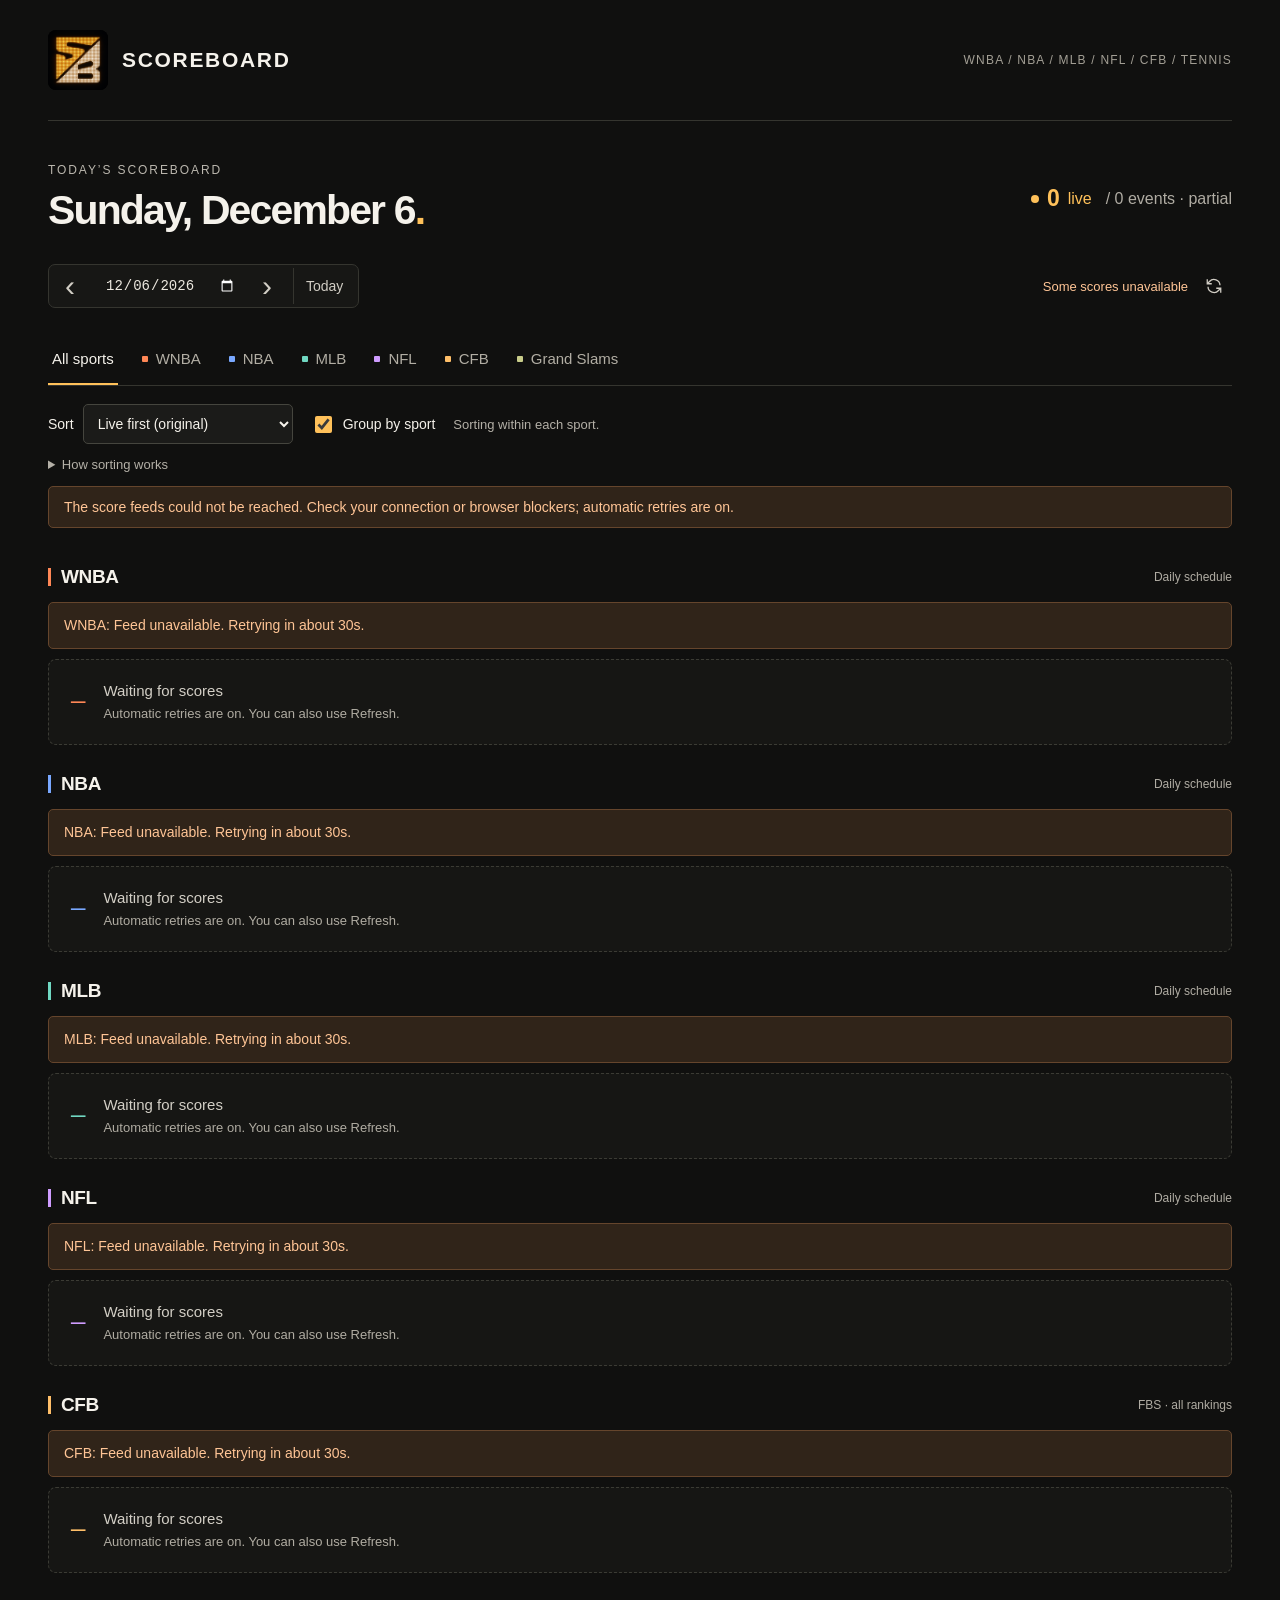
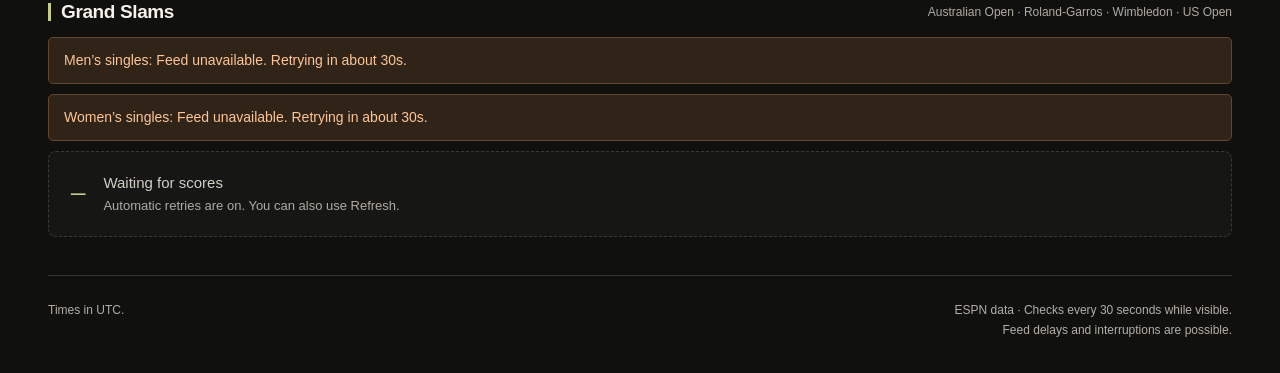
==== index.html @ 030ae585 "Add files via upload" ====
<!doctype html>
<html lang="en">
<head>
<meta charset="utf-8">
<meta name="viewport" content="width=device-width, initial-scale=1">
<meta name="description" content="Live WNBA, NBA, MLB, NFL, college football and Grand Slam tennis scores. A portable scoreboard powered by ESPN data.">
<meta name="application-name" content="Scoreboard">
<meta name="app-version" content="scoreboard0_2">
<meta name="theme-color" content="#10100f">
<title>Scoreboard | Live sports</title>
<link rel="icon" type="image/png" sizes="32x32" href="[data-uri]">
<link rel="icon" type="image/png" sizes="48x48" href="[data-uri]">
<link rel="apple-touch-icon" sizes="180x180" href="[data-uri]">
<style>
:root { --background:#10100f; --foreground:#f5f2eb; --card:#1b1b19; --card-foreground:#f5f2eb; --popover:#1b1b19; --popover-foreground:#f5f2eb; --primary:#ffc15a; --primary-foreground:#10100f; --secondary:#262622; --secondary-foreground:#f5f2eb; --muted:#1b1b19; --muted-foreground:#b4b0a7; --accent:#30302b; --accent-foreground:#f5f2eb; --destructive:#ff9888; --border:#35352f; --input:#35352f; --ring:#ffc15a; --radius:.5rem; color-scheme:dark; }

*{box-sizing:border-box}body{margin:0;background:var(--background);color:var(--foreground);font-family:Arial,Helvetica,sans-serif;font-size:16px}button,a,input{-webkit-tap-highlight-color:transparent}button,a,input{outline-offset:4px}button{cursor:pointer}button:disabled{cursor:wait;opacity:.55}a{color:inherit;text-decoration:none}main{max-width:1460px;margin:auto;padding:0 48px} .masthead{display:flex;align-items:center;justify-content:space-between;padding:30px 0;border-bottom:1px solid var(--border)}.brand{display:flex;gap:14px;align-items:center;font-size:21px;font-weight:850;letter-spacing:.08em}.brand-mark{display:block;width:60px;height:60px;flex:0 0 60px;object-fit:contain;border-radius:8px;background:#030303}.brand-sub{display:block;font-size:12px;letter-spacing:.16em;color:#aaa69c;margin-top:5px}.edition{font-size:12px;letter-spacing:.1em;color:#a39f95}.day-heading{display:flex;align-items:center;justify-content:space-between;gap:16px;padding:42px 0 30px}.eyebrow{font-size:12px;letter-spacing:.16em;color:#bbb7ae;margin:0 0 10px}h1{font-size:clamp(28px,3.2vw,46px);line-height:1.15;margin:0;letter-spacing:-.045em;font-weight:750}.heading-period{color:var(--primary)}.live-count{display:flex;align-items:center;gap:8px;color:var(--primary);font-size:16px;white-space:nowrap}.live-count b{font-size:23px}.total-count{color:#b0aca3;margin-left:6px}.toolbar{display:flex;justify-content:space-between;gap:12px;align-items:center;margin-bottom:20px}.date-controls,.refresh-controls{display:flex;align-items:center;gap:8px}.date-controls{border:1px solid var(--border);border-radius:7px;padding:3px;background:#171715}.toolbar button{min-width:36px;height:36px;display:flex;align-items:center;justify-content:center;border:0;background:transparent;color:#d2cec5;border-radius:4px}.toolbar button:hover{background:#30302b;color:#fff}.date-picker{display:flex;align-items:center;gap:9px;padding-left:8px;color:#b4b0a7}.date-picker input{background:transparent;border:0;color:#ece8df;font-size:14px;width:132px;min-width:0}.toolbar .today-button{padding:0 12px;border-left:1px solid var(--border);border-radius:0;font-size:14px}.refresh-controls{font-size:13px;color:#b4b0a7}.sport-tabs[data-slot]{width:100%;height:auto;min-height:54px;justify-content:flex-start;gap:20px;padding:0;border-bottom:1px solid var(--border);border-radius:0;flex-wrap:wrap}.sport-tabs [data-slot=tabs-trigger]{flex:0 0 auto;font-size:15px;height:53px;border-radius:0;padding:0 4px;gap:8px;color:#b2aea4}.sport-tabs [data-slot=tabs-trigger][data-state=active]{color:#f5f2eb}.sport-tabs [data-slot=tabs-trigger]:after{bottom:-1px;background:var(--primary)}.sport-color{width:6px;height:6px;border-radius:1px}.league-section{padding-top:28px}.league-heading{display:flex;justify-content:space-between;align-items:center;gap:16px;margin-bottom:14px}.league-heading h2{display:flex;gap:10px;align-items:center;font-size:19px;margin:0;letter-spacing:-.02em}.league-bar{display:block;width:3px;height:18px;background:var(--league-color)}.league-heading>span{font-size:12px;color:#b0aca3;text-align:right}.games-grid,.loading-grid{display:grid;grid-template-columns:repeat(3,minmax(0,1fr));gap:14px}.score-card{background:#1b1b19;border:1px solid #35352f;border-radius:8px;overflow:hidden}.live-card{border-top:2px solid var(--primary)}.card-top{display:flex;align-items:center;justify-content:space-between;gap:10px;padding:15px 17px 10px;font-size:12px;min-height:38px}.game-status{font-weight:650;color:#c5c1b7}.live-label{display:flex;align-items:center;gap:6px;color:var(--primary);font-size:14px;white-space:nowrap}.live-dot{width:6px;height:6px;background:var(--primary);border-radius:50%}.card-detail{color:#b1ada4;text-align:right}.match-title{color:var(--league-color);font-weight:600}.tennis-label{font-size:12px;color:#b1ada4;padding:0 17px 8px}.sides{padding:3px 17px 13px;display:grid;gap:13px}.side{display:flex;align-items:center;justify-content:space-between;gap:10px;min-height:37px}.team-name{display:flex;align-items:center;gap:10px;min-width:0;flex:1}.team-name img{width:32px;height:32px;object-fit:contain;flex-shrink:0}.name{font-size:15px;line-height:1.3;display:block;color:#e3dfd5}.winner .name{color:#fff;font-weight:650}.record{display:block;color:#aaa69c;font-size:12px;margin-top:3px}.score{font-family:ui-monospace,monospace;font-variant-numeric:tabular-nums;font-size:30px;line-height:1;letter-spacing:-.05em;color:#ddd8ce}.winner .score{color:#fff;font-weight:700}.initials{display:grid;place-items:center;flex-shrink:0;background:#2d2d28;border:1px solid #41413a;border-radius:50%;font-size:12px;font-weight:700;width:30px;height:30px;color:#dcd7cd}.sets{display:flex;gap:9px;align-items:center;font-family:ui-monospace,monospace;font-size:19px;font-variant-numeric:tabular-nums;color:#aaa69c}.sets>span{min-width:10px;position:relative}.won-set{color:#f5f2eb}.sets sup{font-size:12px;position:absolute;top:-5px;right:-5px}.point{color:var(--primary);border-left:1px solid #45453e;padding-left:6px}.serve{color:var(--primary);font-size:8px;margin-left:6px}.card-bottom{border-top:1px solid #31312b;background:#171715;padding:10px 17px;color:#b2aea4;font-size:12px;display:flex;align-items:center;justify-content:space-between;gap:10px}.card-bottom>span{overflow:hidden;text-overflow:ellipsis;white-space:nowrap}.card-bottom a{display:flex;align-items:center;gap:5px;white-space:nowrap}.card-bottom a:hover{color:#fff}.empty-state{display:flex;align-items:center;gap:18px;border:1px dashed #3b3b34;border-radius:8px;padding:22px;background:#161614}.empty-dash{font-family:monospace;color:var(--league-color);font-size:24px}.empty-state p{margin:0 0 5px;font-size:15px;color:#d3cfc6}.empty-state div>span{font-size:13px;color:#b0aca2}.feed-warning,.error-banner{color:#ffc596;background:#302419;border:1px solid #65452c;border-radius:5px;padding:12px 15px;display:flex;align-items:center;gap:10px;margin:10px 0;font-size:14px}.feed-warning svg,.error-banner svg{flex-shrink:0}.warning-text{color:#ffc596}.loading-grid{padding-top:28px}.loading-card{height:180px;background:#24241f}footer{display:flex;justify-content:space-between;gap:20px;border-top:1px solid var(--border);padding:24px 0 32px;margin-top:38px;font-size:12px;line-height:1.7;color:#b3afa5}footer span:last-child{text-align:right}.spin{animation:spin 1.5s linear infinite}@keyframes spin{to{transform:rotate(360deg)}}
@media(min-width:1600px){main{max-width:1550px}.games-grid{grid-template-columns:repeat(4,minmax(0,1fr))}}@media(max-width:1100px){.games-grid,.loading-grid{grid-template-columns:repeat(2,minmax(0,1fr))}.edition{display:none}main{padding:0 28px}.sport-tabs[data-slot]{gap:13px}}@media(max-width:650px){main{padding:0 18px}.masthead{padding:22px 0}.brand{font-size:18px}.day-heading{padding:28px 0 22px;display:block}.live-count{margin-top:17px}.toolbar{align-items:flex-start;flex-wrap:wrap}.refresh-controls{width:100%;justify-content:space-between;padding-left:4px}.sport-tabs[data-slot]{gap:2px 15px}.sport-tabs [data-slot=tabs-trigger]{height:43px;font-size:14px}.games-grid,.loading-grid{grid-template-columns:1fr}.league-heading{align-items:flex-start}.league-heading>span{max-width:165px;line-height:1.5}.league-heading h2{font-size:18px}.league-section{padding-top:24px}.score-card .name{font-size:16px}.score{font-size:31px}.sets{font-size:20px}footer{flex-direction:column;gap:5px}footer span:last-child{text-align:left}.date-controls{gap:0}.date-picker{gap:5px}.toolbar .today-button{padding:0 9px}}
@media(prefers-reduced-motion:reduce){*{animation:none!important;transition:none!important}}

/* Plain HTML layout: no framework or stylesheets required. */
[hidden]{display:none!important}.sport-tabs{display:flex;align-items:center;flex-wrap:wrap}.sport-tabs button{position:relative;display:inline-flex;align-items:center;background:transparent;border:0;cursor:pointer;font-family:inherit;white-space:nowrap}.sport-tabs button[data-state=active]{box-shadow:inset 0 -2px var(--primary)}.team-badge{position:relative;display:block;flex:0 0 32px;width:32px;height:32px}.team-badge img{position:absolute;inset:0;background:#1b1b19}.team-badge .initials{width:32px;height:32px}.toolbar #previous,.toolbar #next{font-size:30px;line-height:1}.sr-only{position:absolute;width:1px;height:1px;padding:0;margin:-1px;overflow:hidden;clip:rect(0,0,0,0);white-space:nowrap;border:0}button:focus-visible,a:focus-visible,input:focus-visible,[role=tabpanel]:focus-visible{outline:2px solid var(--primary);outline-offset:4px}.name{overflow-wrap:anywhere}.sets{flex-shrink:0}.card-top{flex-wrap:wrap}.date-picker{padding-right:5px}.loading-state{min-height:120px}.sport-tabs[data-slot]{padding-top:4px}.sport-tabs button[data-state=active]{color:#fff}.live-count>.live-dot{width:8px;height:8px}.feed-warning{line-height:1.5}.score{min-width:2ch;text-align:right}.game-status{line-height:1.4}@media(max-width:360px){main{padding:0 12px}.sets{gap:6px;font-size:18px}.team-name{gap:6px}.score-card .name{font-size:14px}.sides{padding-left:12px;padding-right:12px}.date-picker input{width:124px}}


.sort-toolbar{display:flex;gap:18px;flex-wrap:wrap;align-items:center;padding:18px 0 8px}.sort-choice{display:flex;align-items:center;gap:9px;font-size:14px}.sort-choice select{font:inherit;color:var(--foreground);background:#1b1b19;border:1px solid #45453e;border-radius:5px;min-height:40px;padding:8px 30px 8px 10px;max-width:100%}.group-choice{display:flex;align-items:center;gap:8px;font-size:14px;cursor:pointer}.group-choice input{accent-color:#ffc15a;width:17px;height:17px}#sort-scope{color:#b4b0a7;font-size:13px}.sort-help{font-size:13px;line-height:1.6;color:#b4b0a7;margin:3px 0 0;max-width:850px}.sort-help summary{cursor:pointer;width:fit-content}.sort-help p{margin:8px 0}.game-meta{padding:12px 17px 0;display:flex;align-items:center;justify-content:space-between;gap:10px;font-size:12px;color:#b3afa5}.league-tag{color:var(--league-color);font-weight:700;letter-spacing:.04em}.game-metrics{padding:0 17px 12px;color:#c3beb3;font-size:12px;line-height:1.5;font-variant-numeric:tabular-nums}.loading-summary{color:#b4b0a7;font-size:14px}.sort-choice select:focus-visible{outline:2px solid var(--primary);outline-offset:3px}@media(max-width:650px){.sort-toolbar{gap:12px}.sort-choice{max-width:100%}#sort-scope{flex-basis:100%}.sort-help{margin-top:4px}.sport-tabs[data-slot]{gap:2px 12px}}
@media(max-width:650px){.brand-mark{width:52px;height:52px;flex-basis:52px}}
</style>
</head>
<body>
<main>
<header class="masthead"><a class="brand" href="./index.html" aria-label="Scoreboard home"><img class="brand-mark" src="[data-uri]" width="60" height="60" alt="" aria-hidden="true" decoding="async"><span>SCOREBOARD</span></a><span class="edition">WNBA / NBA / MLB / NFL / CFB / TENNIS</span></header>
<section class="day-heading"><div><p class="eyebrow" id="eyebrow">TODAY’S SCOREBOARD</p><h1><span id="day-heading">Today</span><span class="heading-period">.</span></h1></div><div class="live-count"><span class="live-dot" aria-hidden="true"></span><b id="live-count">0</b> live <span class="total-count" id="event-count">/ loading</span></div></section>
<div class="toolbar"><div class="date-controls"><button id="previous" type="button" aria-label="Previous day">‹</button><label class="date-picker"><input id="date" type="date" min="1900-01-02" max="2100-12-30" aria-label="Scoreboard date"></label><button id="next" type="button" aria-label="Next day">›</button><button id="today" class="today-button" type="button">Today</button></div><div class="refresh-controls"><span id="refresh-status">Connecting…</span><button id="refresh" type="button" aria-label="Refresh scores"><svg id="refresh-icon" width="18" height="18" viewBox="0 0 24 24" fill="none" stroke="currentColor" stroke-width="1.7" aria-hidden="true"><path d="M20 11a8 8 0 0 0-14-5L3 9m0-6v6h6M4 13a8 8 0 0 0 14 5l3-3m0 6v-6h-6"/></svg></button></div></div>
<nav class="sport-tabs" data-slot="tabs-list" role="tablist" aria-label="Sports" id="sport-tabs"></nav>
<div class="sort-toolbar"><label class="sort-choice" for="sort">Sort <select id="sort" aria-describedby="sort-scope sort-description"></select></label><label class="group-choice"><input type="checkbox" id="group-sports" checked> Group by sport</label><span id="sort-scope"></span></div>
<details class="sort-help"><summary>How sorting works</summary><p id="sort-description"></p><p>Score and clock sorts prioritize live games. Clock-based sorts place MLB, tennis, untimed CFB overtime, and missing clocks after games with usable clocks. Future overtime is unknown; ratios use a one-second minimum. For metric sorts, stale scores sort last. Start-time sorting uses ESPN’s listed start time.</p></details>
<div id="connection-warning" class="error-banner" role="status" hidden></div>
<div id="scores-panel" role="tabpanel" aria-labelledby="tab-all" tabindex="0"></div>
<div class="sr-only" id="announcer" role="status" aria-live="polite"></div>
<noscript><div class="error-banner">Enable JavaScript to load live scores.</div></noscript>
<footer><span id="timezone"></span><span>ESPN data · Checks every 30 seconds while visible.<br>Feed delays and interruptions are possible.</span></footer>
</main>
<script>
'use strict';
const SPORTS = [
    { id: 'wnba', name: 'WNBA', path: 'basketball/wnba', color: '#ff8756' },
    { id: 'nba', name: 'NBA', path: 'basketball/nba', color: '#79a8ff' },
    { id: 'mlb', name: 'MLB', path: 'baseball/mlb', color: '#70d8c2' },
    { id: 'nfl', name: 'NFL', path: 'football/nfl', color: '#cf9cff' },
    { id: 'cfb', name: 'CFB', path: 'football/college-football', color: '#ffbf69' },
    { id: 'tennis', name: 'Grand Slams', path: 'tennis/atp', color: '#c8cc8a' },
];
function dateInZone(date, zone) { const parts = new Intl.DateTimeFormat('en-CA', { timeZone: zone, year: 'numeric', month: '2-digit', day: '2-digit' }).formatToParts(new Date(date)); return ['year', 'month', 'day'].map(k => parts.find(p => p.type === k)?.value).join('-'); }
function val(s) { return s == null ? '—' : typeof s === 'object' ? String(s.displayValue ?? s.value ?? '—') : String(s); }
function safeLink(url) { try {
    const u = new URL(url);
    return u.protocol === 'https:' && (u.hostname === 'www.espn.com' || u.hostname === 'espn.com') ? u.href : undefined;
}
catch {
    return undefined;
} }
function normalize(data, league, day, zone, tour) {
    if (!Array.isArray(data.events))
        throw new Error('Invalid scoreboard response');
    const games = [];
    for (const e of data.events) {
        const tennis = league === 'tennis';
        if (tennis && !/australian open|french open|roland.garros|wimbledon|\bu\.?s\.? open\b/i.test(e.name ?? ''))
            continue;
        const groups = tennis ? (e.groupings ?? []) : [{ grouping: {}, competitions: e.competitions ?? [] }];
        for (const g of groups) {
            if (tennis && g.grouping?.slug !== (tour === 'wta' ? 'womens-singles' : 'mens-singles'))
                continue;
            for (const c of g.competitions ?? []) {
                const date = c.date ?? e.date;
                if (!date || dateInZone(date, zone) !== day)
                    continue;
                const status = c.status ?? e.status ?? {};
                const type = status.type ?? {};
                const state = type.state ?? 'pre';
                const sides = (c.competitors ?? []).slice().sort((a, b) => tennis ? (a.order ?? 0) - (b.order ?? 0) : (a.homeAway === 'away' ? -1 : 1)).map((p) => ({
                    name: p.team?.displayName ?? p.athlete?.displayName ?? 'To be determined',
                    short: p.team?.abbreviation ?? p.athlete?.shortName ?? 'TBD',
                    score: state === 'pre' ? '—' : val(p.score), winner: !!p.winner,
                    logo: p.team?.logo, record: p.records?.find((r) => r.type === 'total')?.summary,
                    sets: (p.linescores ?? []).map((s) => ({ value: val(s.value), tiebreak: s.tiebreak == null ? undefined : val(s.tiebreak), winner: !!s.winner })),
                    serving: !!p.serving, point: p.point == null ? undefined : val(p.point),
                }));
                const sit = c.situation;
                const detail = tennis ? [g.grouping?.displayName, c.round?.displayName].filter(Boolean).join(' · ') : league === 'mlb' && state === 'in' && sit ? `${sit.outs ?? 0} out${sit.outs === 1 ? '' : 's'}${sit.balls != null ? ' · ' + sit.balls + '–' + (sit.strikes ?? 0) + ' count' : ''}` : (league === 'nfl' || league === 'cfb') && state === 'in' ? (sit?.downDistanceText ?? '') : (e.season?.slug === 'post-season' ? 'Postseason' : (c.broadcasts ?? []).flatMap((b) => b.names ?? []).join(' · '));
                games.push({ id: tennis ? `${tour}-${c.id}` : `${league}-${c.id}`, league, date, state, ...remainingTime(league,status), status: type.shortDetail ?? type.description ?? 'Scheduled', title: tennis ? e.name : e.name ?? '', detail, venue: c.venue?.court ?? c.venue?.fullName ?? '', url: safeLink((e.links ?? []).find((l) => l.rel?.includes('summary'))?.href ?? e.links?.[0]?.href), sides, tennis });
            }
        }
    }
    return games;
}

// Clock values are reported game-clock seconds, never elapsed wall time.
function parseClock(status) {
  const text=String(status.displayClock??'').trim();
  const match=/^(\d{1,2}):(\d{2}(?:\.\d+)?)$/.exec(text);
  if(match&&Number(match[2])<60)return Number(match[1])*60+Number(match[2]);
  if(/^\d+(?:\.\d+)?$/.test(text))return Number(text);
  return typeof status.clock==='number'&&Number.isFinite(status.clock)&&status.clock>=0?status.clock:null;
}
function remainingTime(league,status) {
  const quarter={wnba:600,nba:720,nfl:900,cfb:900}[league];
  const period=Number(status.period),clock=parseClock(status);
  if(!quarter||status.type?.state!=='in'||!Number.isInteger(period)||period<1)return {remainingSeconds:null,timeBasis:''};
  if(/HALFTIME/i.test(status.type?.name??''))return {remainingSeconds:quarter*2,timeBasis:'regulation'};
  if(period>4&&league==='cfb')return {remainingSeconds:null,timeBasis:'untimed OT'};
  if(clock===null||clock<0||clock>(period<=4?quarter:league==='nba'||league==='wnba'?300:900))return {remainingSeconds:null,timeBasis:''};
  return {remainingSeconds:period<=4?(4-period)*quarter+clock:clock,timeBasis:period<=4?'regulation':'current OT'};
}
function gapOf(game) {
  if(game.state==='pre'||game.sides.length!==2)return null;
  if(game.tennis) {
    const [a,b]=game.sides;
    if(!a.sets.length||!b.sets.length)return null;
    const av=a.sets.filter(s=>s.winner).length,bv=b.sets.filter(s=>s.winner).length;
    const last=Math.min(a.sets.length,b.sets.length)-1;
    const ga=Number(a.sets[last].value),gb=Number(b.sets[last].value);
    return {primary:Math.abs(av-bv),secondary:Number.isFinite(ga)&&Number.isFinite(gb)?Math.abs(ga-gb):0,unit:'sets'};
  }
  const values=game.sides.map(s=>/^\d+(?:\.\d+)?$/.test(s.score)?Number(s.score):NaN);
  return values.every(Number.isFinite)?{primary:Math.abs(values[0]-values[1]),secondary:0,unit:game.league==='mlb'?'runs':'pts'}:null;
}
function gamePhase(item) {
  const g=item.game;
  if(item.stale)return 4;
  if(/postpon|cancel|delay|suspend/i.test(g.status))return 4;
  return {in:0,pre:2,post:3}[g.state]??4;
}
function compareGames(a,b,mode) {
  const start=()=>Date.parse(a.game.date)-Date.parse(b.game.date)||a.game.id.localeCompare(b.game.id);
  if(mode==='start')return start();
  if(mode==='original')return ({in:0,pre:1,post:2}[a.game.state]??3)-({in:0,pre:1,post:2}[b.game.state]??3)||start();
  const gapA=gapOf(a.game),gapB=gapOf(b.game);
  const clockA=a.game.remainingSeconds,clockB=b.game.remainingSeconds;
  const timed=['more','less','close-late','gap-time'].includes(mode);
  const eligible=(item,gap,clock)=>gamePhase(item)===0&&(timed?Number.isFinite(clock)&&(mode==='more'||mode==='less'||!!gap):!!gap);
  const ea=eligible(a,gapA,clockA),eb=eligible(b,gapB,clockB);
  const bucket=(item,yes)=>yes?0:gamePhase(item)===0?1:gamePhase(item);
  const bucketDelta=bucket(a,ea)-bucket(b,eb);
  if(bucketDelta)return bucketDelta;
  if(!ea||!eb)return start();
  if(mode==='closest')return gapA.primary-gapB.primary||gapA.secondary-gapB.secondary||start();
  if(mode==='more')return clockB-clockA||start();
  if(mode==='less')return clockA-clockB||start();
  const minutesA=Math.max(clockA/60,1/60),minutesB=Math.max(clockB/60,1/60);
  if(mode==='gap-time')return gapA.primary/minutesA-gapB.primary/minutesB||clockA-clockB||start();
  if(mode==='close-late')return 1/((gapB.primary+1)*minutesB)-1/((gapA.primary+1)*minutesA)||gapA.primary-gapB.primary||clockA-clockB||start();
  return start();
}
function clockLabel(seconds) {
  const n=Math.ceil(seconds);return Math.floor(n/60)+':'+String(n%60).padStart(2,'0');
}
const SORT_MODES={
  original:{label:'Live first (original)',help:'Live games, then upcoming games, then finished games; listed start time breaks ties.'},
  start:{label:'Start time · earliest first',help:'ESPN’s listed start time, earliest first, regardless of game status. This is not a separately measured actual kickoff or tipoff.'},
  closest:{label:'Closest score',help:'Live games first, smallest raw score margin first. Points and runs are compared directly; tennis uses set margin, then the latest-set game margin. These units are not equivalent across sports.'},
  more:{label:'More time left',help:'Live games with clocks first, most game-clock time remaining first. Includes all remaining regulation quarters; in overtime, uses only the current OT clock.'},
  less:{label:'Less time left',help:'Live games with clocks first, least game-clock time remaining first. This is playing time, not an estimate of real-world minutes until the game ends.'},
  'close-late':{label:'Close + late',help:'Highest 1 / ((score margin + 1) × minutes left) first. Smaller margins and less time both raise priority; +1 keeps ties finite. This is a viewing-priority score, not a win probability.'},
  'gap-time':{label:'Score margin ÷ time left',help:'Lowest score margin / minutes left first. This literal ratio can favor an early close game over a late close game; Close + late is the option that rewards both closeness and lateness.'},
};

// Everything runs in the browser. No server, framework, secret, or build is needed.
(() => {
  const REFRESH_MS = 30000;
  const TIMEOUT_MS = 15000;
  const STALE_MS = 90000;
  const MIN_DAY = '1900-01-02', MAX_DAY = '2100-12-30';
  const zone = Intl.DateTimeFormat().resolvedOptions().timeZone || 'America/Denver';
  const defs = [
    ...SPORTS.filter(s=>s.id!=='tennis').map(s=>({...s,key:s.id,label:s.name})),
    {id:'tennis',key:'atp',path:'tennis/atp',tour:'atp',label:'Men’s singles'},
    {id:'tennis',key:'wta',path:'tennis/wta',tour:'wta',label:'Women’s singles'},
  ];
  const $ = id=>document.getElementById(id);
  const escapeHTML = value=>String(value??'').replace(/[&<>"']/g,c=>({'&':'&amp;','<':'&lt;','>':'&gt;','"':'&quot;',"'":'&#39;'}[c]));
  const esc=escapeHTML;
  const time = value=>new Date(value).toLocaleTimeString([],{hour:'numeric',minute:'2-digit',second:'2-digit'});
  function imageURL(value) { try {const u=new URL(value);return u.protocol==='https:'&&u.hostname==='a.espncdn.com'?u.href:'';}catch{return '';}}
  function dayShift(day,n) {return new Date(Date.parse(day+'T12:00:00Z')+n*86400000).toISOString().slice(0,10);}
  function validDay(day) {return /^\d{4}-\d{2}-\d{2}$/.test(day)&&day>=MIN_DAY&&day<=MAX_DAY&&Number.isFinite(Date.parse(day))&&new Date(day).toISOString().slice(0,10)===day;}
  let day=dateInZone(new Date(),zone),selected='all',followToday=true,revision=0,busy=false,lastCheck=0;
  let sortMode='original',grouped=true;
  try {const pref=JSON.parse(localStorage.getItem('scoreboard-sort-v1')||'{}');if(SORT_MODES[pref.sort])sortMode=pref.sort;if(typeof pref.grouped==='boolean')grouped=pref.grouped;}catch{}
  function saveView(){try{localStorage.setItem('scoreboard-sort-v1',JSON.stringify({sort:sortMode,grouped}));}catch{}}
  let controller=new AbortController();
  let feeds=new Map();
  const cache=new Map();
  let queue=[],activeRequests=0;
  // Limit simultaneous connections. Queued jobs are cancelled when the date changes.
  function limited(task,signal) {
    return new Promise((resolve,reject)=>{queue.push({task,signal,resolve,reject});drain();});
  }
  function drain() {
    while(activeRequests<6&&queue.length){
      const job=queue.shift();
      if(job.signal.aborted){job.reject(new DOMException('Cancelled','AbortError'));continue;}
      activeRequests++;
      Promise.resolve().then(job.task).then(job.resolve,job.reject).finally(()=>{activeRequests--;drain();});
    }
  }
  async function request(path,date,signal) {
    const url=`https://site.api.espn.com/apis/site/v2/sports/${path}/scoreboard?dates=${date.replaceAll('-','')}&limit=1000${path==='football/college-football'?'&groups=80':''}`;
    const saved=cache.get(url);
    if(saved&&Date.now()-saved.receivedAt<20000)return saved;
    return limited(async()=>{
      if(signal.aborted)throw new DOMException('Cancelled','AbortError');
      const timeoutController=new AbortController();
      const abort=()=>timeoutController.abort();
      signal.addEventListener('abort',abort,{once:true});
      const timer=setTimeout(abort,TIMEOUT_MS);
      try {
        const response=await fetch(url,{
          mode:'cors',credentials:'omit',headers:{Accept:'application/json'},signal:timeoutController.signal,
        });
        if(!response.ok)throw new Error(`ESPN returned HTTP ${response.status}`);
        const data=await response.json();
        if(!Array.isArray(data.events))throw new Error('Unexpected scoreboard format');
        const value={data,receivedAt:Date.now()};
        if(cache.size>=72)cache.delete(cache.keys().next().value);
        cache.set(url,value);return value;
      } finally {clearTimeout(timer);signal.removeEventListener('abort',abort);}
    },signal);
  }
  function emptyFeed() {return {games:[],receivedAt:0,error:'',failures:0,nextTry:0,loading:false};}
  function isStale(f) {return !!f.error||!!f.receivedAt&&Date.now()-f.receivedAt>STALE_MS;}
  function busyState(value) {
    busy=value;$('refresh').disabled=value;$('refresh-icon').classList.toggle('spin',value);
    $('scores-panel').setAttribute('aria-busy',String(value));updateStatus();
  }
  async function refresh(force=false) {
    if(busy||document.hidden)return;
    if(!navigator.onLine){updateStatus();return;}
    const token=revision,signal=controller.signal,snapshotDay=day;
    const needed=defs.filter(d=>selected==='all'||d.id===selected).filter(d=>force||Date.now()>=(feeds.get(d.key)?.nextTry??0));
    if(!needed.length){updateStatus();return;}
    busyState(true);
    for(const def of needed){const f=feeds.get(def.key)||emptyFeed();f.loading=true;feeds.set(def.key,f);}
    render();
    await Promise.all(needed.map(async def=>{
      const old=feeds.get(def.key)||emptyFeed();
      try {
        // Adjacent calendar days catch games that cross a local midnight.
        const results=await Promise.all([-1,0,1].map(n=>request(def.path,dayShift(snapshotDay,n),signal)));
        const games=results.flatMap(r=>normalize(r.data,def.id,snapshotDay,zone,def.tour));
        if(token!==revision)return;
        feeds.set(def.key,{games:[...new Map(games.map(g=>[g.id,g])).values()],receivedAt:Math.min(...results.map(r=>r.receivedAt)),error:'',failures:0,nextTry:0,loading:false});
      } catch(error) {
        if(token!==revision||signal.aborted)return;
        const failures=old.failures+1;
        feeds.set(def.key,{...old,loading:false,error:'Could not reach the score feed.',failures,nextTry:Date.now()+Math.min(300000,REFRESH_MS*2**(failures-1))});
      }
      if(token===revision)render();
    }));
    if(token!==revision)return;
    lastCheck=Date.now();busyState(false);render();
    const failed=needed.filter(d=>feeds.get(d.key)?.error).length;
    $('announcer').textContent=failed?'Refresh completed. Some scores are unavailable.':'Scores checked at '+time(lastCheck)+'.';
  }
  function changeDay(next) {
    if(!validDay(next)){$('date').value=day;return;}
    followToday=next===dateInZone(new Date(),zone);
    if(next===day){refresh(true);return;}
    controller.abort();revision++;controller=new AbortController();
    day=next;feeds=new Map();lastCheck=0;busyState(false);updateDate();render();refresh();
  }
  function updateDate() {
    $('date').value=day;
    $('eyebrow').textContent=followToday?'TODAY’S SCOREBOARD':'SCOREBOARD';
    $('day-heading').textContent=new Date(day+'T12:00:00').toLocaleDateString([],{weekday:'long',month:'long',day:'numeric',...(day.slice(0,4)!==String(new Date().getFullYear())?{year:'numeric'}:{})});
    $('previous').disabled=day===MIN_DAY;$('next').disabled=day===MAX_DAY;
  }
  function selectTab(id) {
    if(!['all',...SPORTS.map(s=>s.id)].includes(id))return;
    selected=id;
    for(const button of $('sport-tabs').querySelectorAll('[role="tab"]')) {
      const active=button.dataset.sport===id;
      button.setAttribute('aria-selected',String(active));button.dataset.state=active?'active':'inactive';button.tabIndex=active?0:-1;
    }
    $('scores-panel').setAttribute('aria-labelledby','tab-'+id);render();
    // The active refresh finishes its current requests. Start any newly needed feeds next.
    if(!busy)refresh();
  }
  function card(g,stale) {
    const live=g.state==='in'&&!stale;
    const starts=new Date(g.date).toLocaleTimeString([],{hour:'numeric',minute:'2-digit'});
    const status=g.state==='pre'&&!/postpon|cancel|delay|suspend/i.test(g.status)?starts:g.status;
    const rows=g.sides.map(s=>{
      const img=imageURL(s.logo);
      const initials=g.tennis?s.name.split(' ').map(n=>n[0]).slice(0,2).join(''):s.short;
      const badge=`<span class="team-badge"><span class="initials">${esc(initials)}</span>${img?`<img src="${esc(img)}" width="32" height="32" alt="" loading="lazy" referrerpolicy="no-referrer">`:''}</span>`;
      const sets=g.tennis?`<div class="sets" aria-label="Set scores">${g.state==='pre'||!s.sets.length?'<span>—</span>':s.sets.map((v,i)=>`<span class="${v.winner?'won-set':''}" title="Set ${i+1}">${esc(v.value)}${v.tiebreak!==undefined?`<sup>${esc(v.tiebreak)}</sup>`:''}</span>`).join('')}${g.state==='in'&&s.point!=null?`<b class="point" title="Current game points">${esc(s.point)}</b>`:''}</div>`:`<span class="score">${esc(s.score)}</span>`;
      return `<div class="side ${s.winner?'winner':''}"><div class="team-name">${badge}<span><span class="name">${esc(s.name)}${s.serving?'<span class="serve" aria-label="Serving">●</span>':''}</span>${s.record?`<span class="record">${esc(s.record)}</span>`:''}</span></div>${sets}</div>`;
    }).join('');
    const sport=SPORTS.find(s=>s.id===g.league);
    const gap=gapOf(g);
    const gapText=gap?(g.tennis?`Set gap ${gap.primary} · latest-set gap ${gap.secondary}`:`Gap ${gap.primary} ${gap.unit}`):'';
    const timeText=Number.isFinite(g.remainingSeconds)?`${clockLabel(g.remainingSeconds)} ${g.timeBasis==='current OT'?'in this OT':'reg. left'}`:g.timeBasis==='untimed OT'?'Untimed OT':'';
    const metricText=[gapText,timeText].filter(Boolean).join(' · ');
    return `<article style="--league-color:${sport?.color??'#a2afbd'}" class="score-card ${live?'live-card':''}"><div class="game-meta"><span class="league-tag">${esc(sport?.name??g.league)}${g.league==='cfb'?' · FBS':''}</span><span>Start ${esc(starts)}</span></div><div class="card-top"><span class="${live?'live-label':'game-status'}">${live?'<span class="live-dot" aria-hidden="true"></span>':''}${stale?'Last known · ':''}${esc(status)}</span>${g.tennis?`<span class="match-title">${esc(g.title)}</span>`:`<span class="card-detail">${esc(g.detail)}</span>`}</div>${g.tennis?`<div class="tennis-label">${esc(g.detail)}</div>`:''}<div class="sides">${rows}</div>${metricText?`<div class="game-metrics">${stale?'Last known · ':''}${esc(metricText)}</div>`:''}<div class="card-bottom"><span>${esc(g.venue||'Venue not listed')}</span>${g.url?`<a href="${esc(g.url)}" target="_blank" rel="noopener noreferrer" aria-label="Details for ${esc(g.title)}">Details ↗</a>`:''}</div></article>`;
  }
  let staleSignature='';
  function render() {
    const visible=SPORTS.filter(s=>selected==='all'||s.id===selected);
    let live=0,count=0,unknown=false;
    const allItems=[],allNotices=[],waiting=[];
    const groupedHTML=visible.map(s=>{
      const sources=defs.filter(d=>d.id===s.id);
      const ff=sources.map(d=>({def:d,feed:feeds.get(d.key)}));
      const items=ff.flatMap(({feed:f})=>f?f.games.map(g=>({game:g,stale:isStale(f)})):[])
        .sort((a,b)=>compareGames(a,b,sortMode));
      allItems.push(...items);
      count+=items.length;live+=items.filter(i=>gamePhase(i)===0).length;
      const pending=ff.some(({feed:f})=>!f||f.loading&&!f.receivedAt);
      const errors=ff.filter(({feed:f})=>f&&isStale(f));
      const incomplete=pending||!!errors.length;unknown||=incomplete;
      if(pending)waiting.push(s.name);
      const notices=errors.map(({def:d,feed:f})=>`<div class="feed-warning"><span>${esc(d.label+': ')}${f.error?'Feed unavailable.':'Scores have not refreshed recently.'} ${f.receivedAt?'Last received '+esc(time(f.receivedAt))+'. ':''}${f.error?`<span data-retry="${f.nextTry}"></span>`:'Checking again automatically.'}</span></div>`).join('');
      allNotices.push(notices);
      const subtitle=items.length?`${items.length} ${s.id==='tennis'?'matches':'games'}${incomplete?' · incomplete':''}`:s.id==='tennis'?'Australian Open · Roland-Garros · Wimbledon · US Open':s.id==='cfb'?'FBS · all rankings':'Daily schedule';
      let content;
      if(items.length)content=`<div class="games-grid">${items.map(i=>card(i.game,i.stale)).join('')}</div>`;
      else if(pending)content=`<div class="empty-state loading-state"><span class="empty-dash">···</span><div><p>Loading ${esc(s.name)} scores…</p><span>Connecting to ESPN.</span></div></div>`;
      else content=`<div class="empty-state"><span class="empty-dash">—</span><div><p>${errors.length?'Waiting for scores':s.id==='tennis'?'No Grand Slam singles matches listed':'No games listed for this date'}</p><span>${errors.length?'Automatic retries are on. You can also use Refresh.':s.id==='tennis'?'Men’s and women’s singles across the four majors.':'Choose another date to see the schedule.'}</span></div></div>`;
      return `<section class="league-section" style="--league-color:${s.color}" aria-label="${esc(s.name)}"><div class="league-heading"><h2><span class="league-bar" aria-hidden="true"></span>${esc(s.name)}</h2><span>${subtitle}</span></div>${notices}${content}</section>`;
    }).join('');
    const across=!grouped&&selected==='all';
    allItems.sort((a,b)=>compareGames(a,b,sortMode));
    $('scores-panel').innerHTML=across?`<section class="league-section" aria-label="All games sorted together">${allNotices.join('')}${waiting.length?`<p class="loading-summary">Loading ${esc(waiting.join(', '))}…</p>`:''}${allItems.length?`<div class="games-grid">${allItems.map(i=>card(i.game,i.stale)).join('')}</div>`:waiting.length?'':`<div class="empty-state"><span class="empty-dash">—</span><div><p>${unknown?'Waiting for scores':'No games listed for this date'}</p><span>${unknown?'Automatic retries are on.':'Choose another date to see the schedule.'}</span></div></div>`}</section>`:groupedHTML;
    $('sort-scope').textContent=across?'Sorting across all sports.':selected==='all'?'Sorting within each sport.':'Sorting this sport.';
    $('sort-description').textContent=SORT_MODES[sortMode].help;
    $('group-sports').disabled=selected!=='all';
    $('live-count').textContent=String(live);
    $('event-count').textContent=`/ ${count} events${unknown?' · partial':''}`;
    staleSignature=Array.from(feeds.entries()).map(([k,f])=>k+isStale(f)).join('|');
    updateStatus();
  }
  function updateStatus() {
    const relevant=defs.filter(d=>selected==='all'||d.id===selected).map(d=>feeds.get(d.key));
    const errors=relevant.filter(f=>f&&isStale(f));
    const offline=!navigator.onLine;
    const allFailed=relevant.length>0&&relevant.every(f=>f?.error&&!f.receivedAt);
    const message=offline?'You’re offline. Reconnect to load new scores.':allFailed?'The score feeds could not be reached. Check your connection or browser blockers; automatic retries are on.':'';
    $('connection-warning').hidden=!message;$('connection-warning').textContent=message;
    const seconds=lastCheck?Math.max(0,Math.floor((Date.now()-lastCheck)/1000)):null;
    $('refresh-status').textContent=offline?'Offline':document.hidden?'Updates paused':busy?'Checking scores…':errors.length?'Some scores unavailable':seconds===null?'Connecting…':`Checked ${seconds<5?'just now':seconds<60?seconds+'s ago':Math.floor(seconds/60)+'m ago'}`;
    $('refresh-status').classList.toggle('warning-text',!!errors.length||offline);
    for(const el of document.querySelectorAll('[data-retry]')) {
      const seconds=Math.max(0,Math.ceil((Number(el.dataset.retry)-Date.now())/1000));
      el.textContent=seconds?'Retrying in about '+seconds+'s.':'Retrying shortly.';
    }
  }
  $('sort').innerHTML=Object.entries(SORT_MODES).map(([key,mode])=>`<option value="${key}">${esc(mode.label)}</option>`).join('');
  $('sort').value=sortMode;$('group-sports').checked=grouped;
  $('sort').addEventListener('change',()=>{const next=$('sort').value;if(SORT_MODES[next]){sortMode=next;saveView();render();}});
  $('group-sports').addEventListener('change',()=>{grouped=$('group-sports').checked;saveView();render();});
  $('sport-tabs').innerHTML=[{id:'all',name:'All sports'},...SPORTS].map(s=>`<button type="button" role="tab" id="tab-${s.id}" aria-controls="scores-panel" aria-selected="${s.id==='all'}" tabindex="${s.id==='all'?0:-1}" data-slot="tabs-trigger" data-sport="${s.id}" data-state="${s.id==='all'?'active':'inactive'}">${s.color?`<span class="sport-color" style="background:${s.color}" aria-hidden="true"></span>`:''}${esc(s.name)}</button>`).join('');
  $('sport-tabs').addEventListener('click',event=>{const button=event.target.closest('[role="tab"]');if(button)selectTab(button.dataset.sport);});
  $('sport-tabs').addEventListener('keydown',event=>{
    if(!['ArrowLeft','ArrowRight','Home','End'].includes(event.key))return;
    event.preventDefault();const buttons=Array.from($('sport-tabs').querySelectorAll('[role="tab"]'));const i=buttons.indexOf(document.activeElement);
    const next=event.key==='Home'?0:event.key==='End'?buttons.length-1:(i+(event.key==='ArrowRight'?1:-1)+buttons.length)%buttons.length;
    buttons[next].focus();selectTab(buttons[next].dataset.sport);
  });
  // If a logo fails, its text badge remains visible. No external asset is required for the UI.
  $('scores-panel').addEventListener('error',event=>{if(event.target.tagName==='IMG')event.target.remove();},true);
  $('previous').addEventListener('click',()=>changeDay(dayShift(day,-1)));
  $('next').addEventListener('click',()=>changeDay(dayShift(day,1)));
  $('today').addEventListener('click',()=>changeDay(dateInZone(new Date(),zone)));
  $('date').addEventListener('change',event=>changeDay(event.target.value));
  $('refresh').addEventListener('click',()=>refresh(true));
  $('timezone').textContent='Times in '+zone.replaceAll('_',' ')+'.';
  document.addEventListener('visibilitychange',()=>{if(!document.hidden){render();refresh();}});
  window.addEventListener('online',()=>refresh(true));
  window.addEventListener('offline',()=>{render();updateStatus();});
  setInterval(()=>{
    const today=dateInZone(new Date(),zone);
    if(followToday&&day!==today){changeDay(today);return;}
    const nextSignature=Array.from(feeds.entries()).map(([k,f])=>k+isStale(f)).join('|');
    if(staleSignature!==nextSignature)render();else updateStatus();
  },1000);
  setInterval(()=>refresh(),REFRESH_MS);
  updateDate();render();refresh();
})();

</script>
</body>
</html>
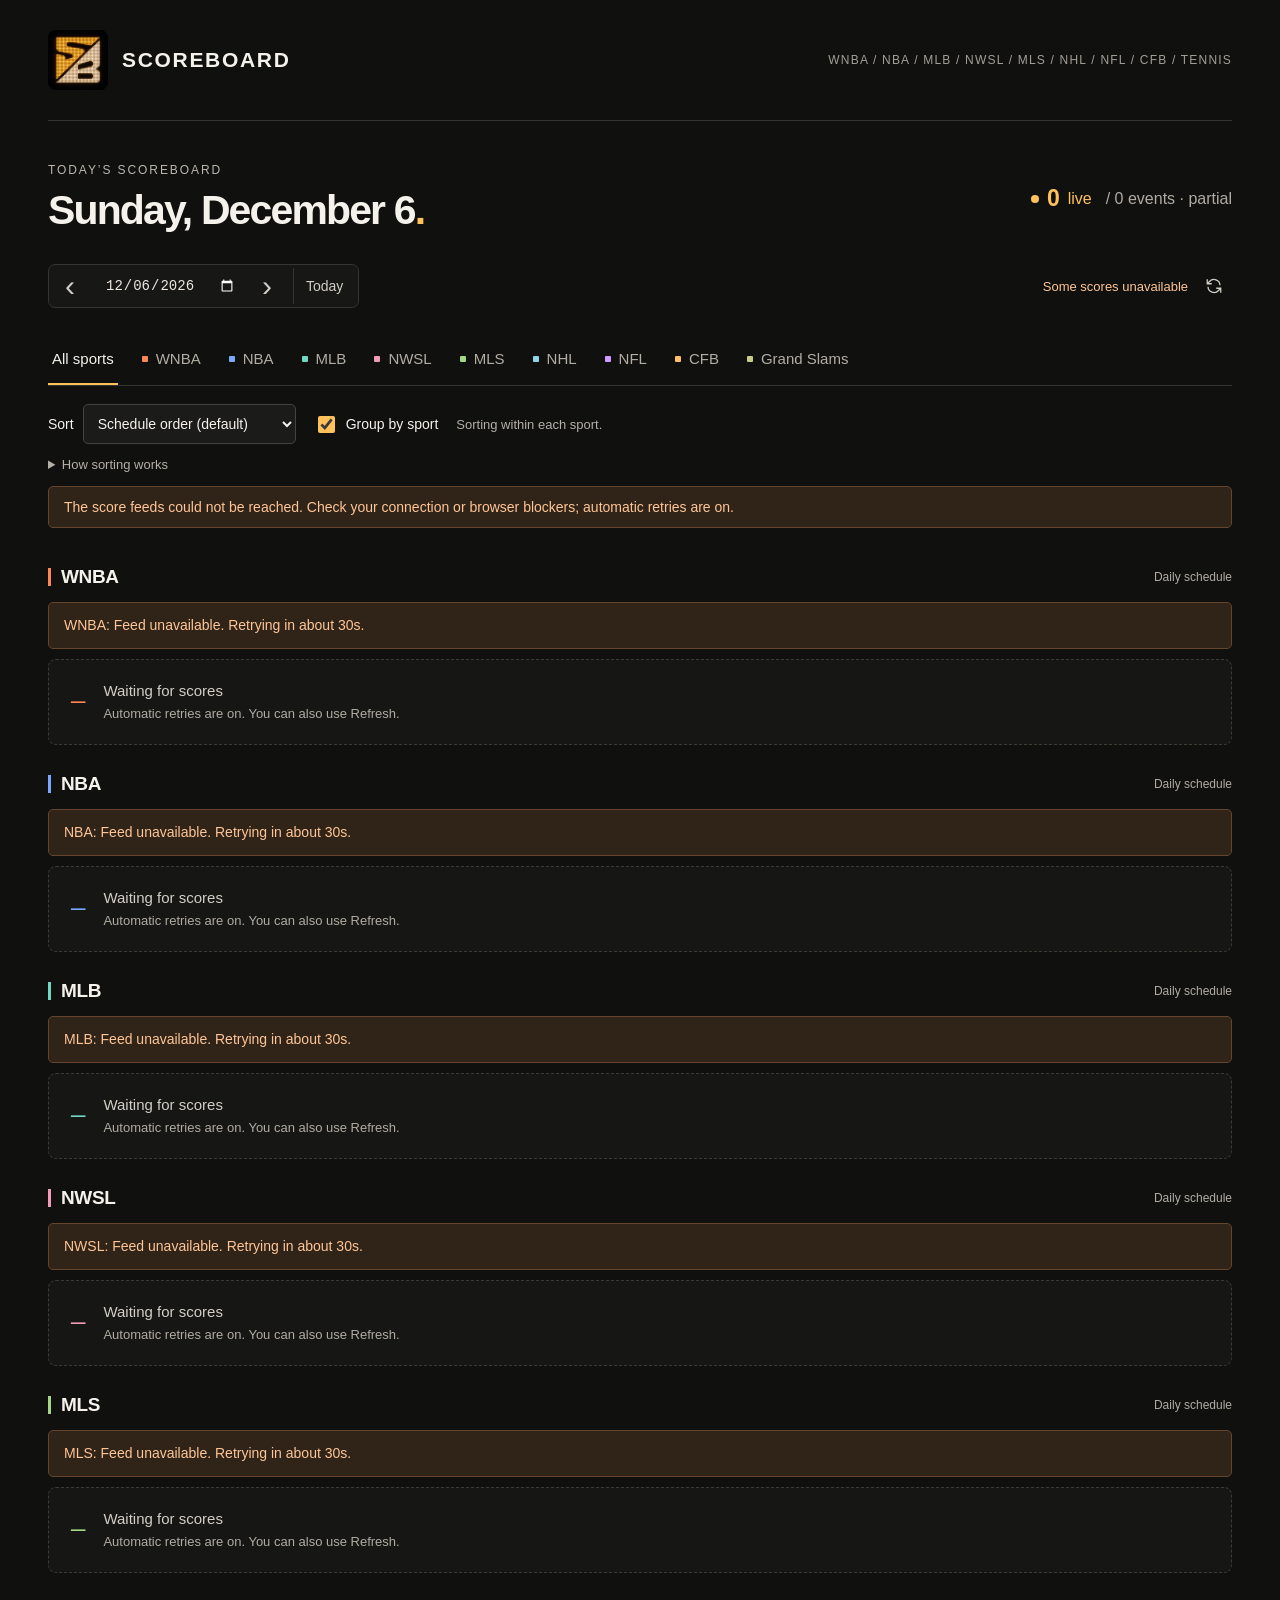
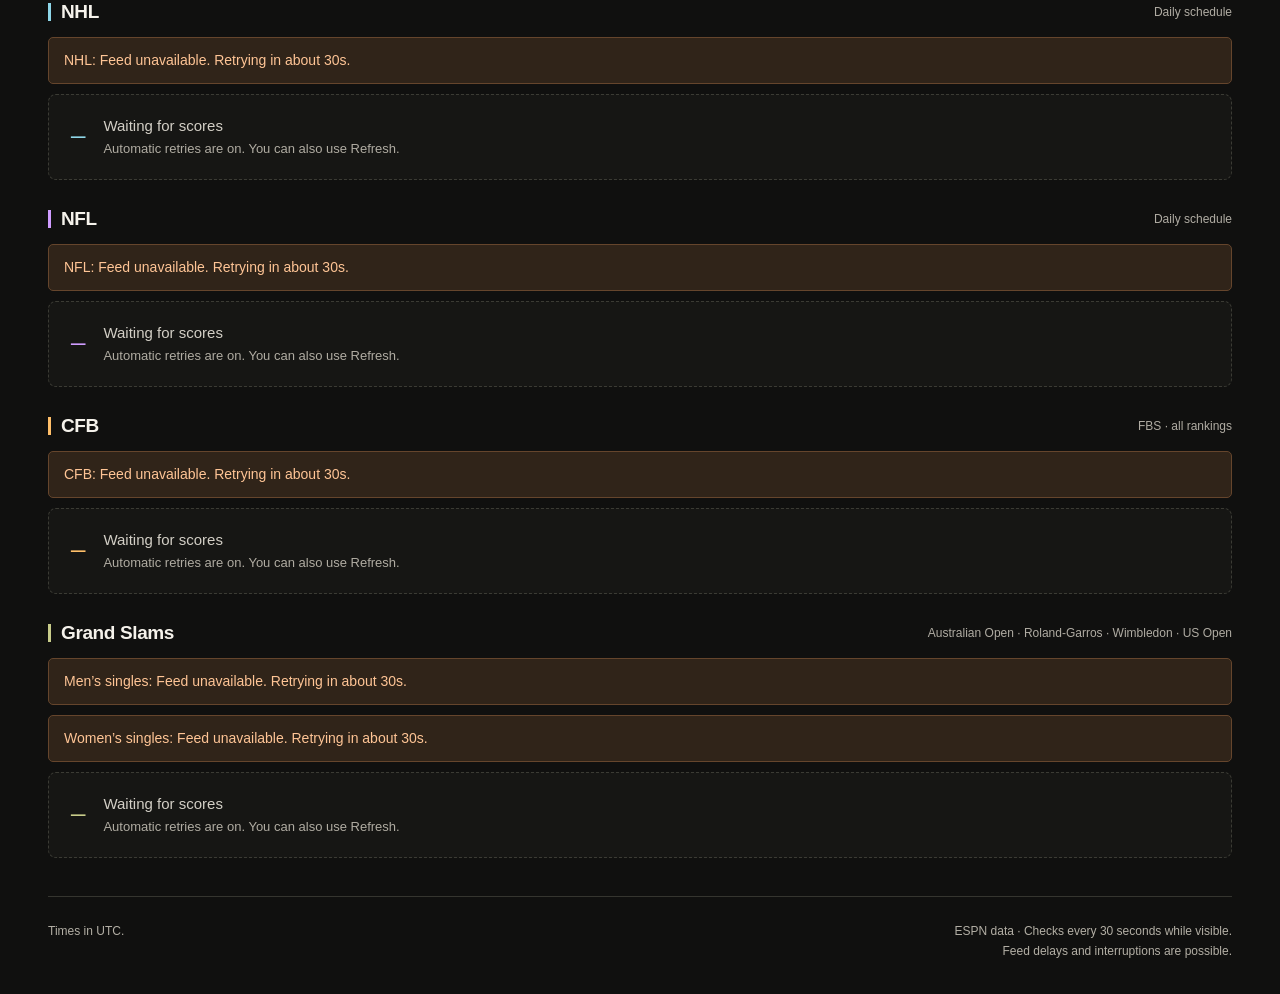
==== commit 33df7998: "Add files via upload" ====
--- a/index.html
+++ b/index.html
@@ -3,9 +3,9 @@
 <head>
 <meta charset="utf-8">
 <meta name="viewport" content="width=device-width, initial-scale=1">
-<meta name="description" content="Live WNBA, NBA, MLB, NFL, college football and Grand Slam tennis scores. A portable scoreboard powered by ESPN data.">
+<meta name="description" content="Live WNBA, NBA, MLB, NWSL, MLS, NHL, NFL, college football and Grand Slam tennis scores. A portable scoreboard powered by ESPN data.">
 <meta name="application-name" content="Scoreboard">
-<meta name="app-version" content="scoreboard0_2">
+<meta name="app-version" content="scoreboard0_3">
 <meta name="theme-color" content="#10100f">
 <title>Scoreboard | Live sports</title>
 <link rel="icon" type="image/png" sizes="32x32" href="[data-uri]">
@@ -24,16 +24,30 @@
 
 .sort-toolbar{display:flex;gap:18px;flex-wrap:wrap;align-items:center;padding:18px 0 8px}.sort-choice{display:flex;align-items:center;gap:9px;font-size:14px}.sort-choice select{font:inherit;color:var(--foreground);background:#1b1b19;border:1px solid #45453e;border-radius:5px;min-height:40px;padding:8px 30px 8px 10px;max-width:100%}.group-choice{display:flex;align-items:center;gap:8px;font-size:14px;cursor:pointer}.group-choice input{accent-color:#ffc15a;width:17px;height:17px}#sort-scope{color:#b4b0a7;font-size:13px}.sort-help{font-size:13px;line-height:1.6;color:#b4b0a7;margin:3px 0 0;max-width:850px}.sort-help summary{cursor:pointer;width:fit-content}.sort-help p{margin:8px 0}.game-meta{padding:12px 17px 0;display:flex;align-items:center;justify-content:space-between;gap:10px;font-size:12px;color:#b3afa5}.league-tag{color:var(--league-color);font-weight:700;letter-spacing:.04em}.game-metrics{padding:0 17px 12px;color:#c3beb3;font-size:12px;line-height:1.5;font-variant-numeric:tabular-nums}.loading-summary{color:#b4b0a7;font-size:14px}.sort-choice select:focus-visible{outline:2px solid var(--primary);outline-offset:3px}@media(max-width:650px){.sort-toolbar{gap:12px}.sort-choice{max-width:100%}#sort-scope{flex-basis:100%}.sort-help{margin-top:4px}.sport-tabs[data-slot]{gap:2px 12px}}
 @media(max-width:650px){.brand-mark{width:52px;height:52px;flex-basis:52px}}
+
+/* Live games carry a bright frame and badge, without relying on motion. */
+.score-card.completed-card{opacity:.55;transition:opacity .18s ease}
+.score-card.completed-card:hover,.score-card.completed-card:focus-within{opacity:1}
+@media(prefers-reduced-motion:reduce){.score-card.completed-card{transition:none}}
+.score-card.live-card{border:2px solid #b8863c;background:linear-gradient(125deg,#302617 0%,#201e18 70%);box-shadow:inset 3px 0 0 #ffc15a,0 0 18px #ffc15a12}
+.live-card .card-top{padding-top:12px;padding-bottom:14px}
+.live-label{flex-wrap:wrap;gap:8px;color:#ffe1a4;font-weight:700;white-space:normal}
+.live-badge{display:inline-flex;align-items:center;gap:6px;padding:5px 8px;border-radius:4px;background:#ffc15a;color:#211808;font-size:11px;font-weight:850;letter-spacing:.1em;line-height:1;white-space:nowrap}
+.live-badge .live-dot{background:currentColor;width:6px;height:6px;flex-shrink:0}
+.live-card .name,.live-card .score{color:#fff8e9;font-weight:700}
+.live-card .sets{color:#ccc3b0}.live-card .won-set{color:#fff8e9;font-weight:700}
+.live-card .card-bottom{background:#211d15;border-top-color:#594728}
+.live-card .team-badge img{background:#262116}
 </style>
 </head>
 <body>
 <main>
-<header class="masthead"><a class="brand" href="./index.html" aria-label="Scoreboard home"><img class="brand-mark" src="[data-uri]" width="60" height="60" alt="" aria-hidden="true" decoding="async"><span>SCOREBOARD</span></a><span class="edition">WNBA / NBA / MLB / NFL / CFB / TENNIS</span></header>
+<header class="masthead"><a class="brand" href="./index.html" aria-label="Scoreboard home"><img class="brand-mark" src="[data-uri]" width="60" height="60" alt="" aria-hidden="true" decoding="async"><span>SCOREBOARD</span></a><span class="edition">WNBA / NBA / MLB / NWSL / MLS / NHL / NFL / CFB / TENNIS</span></header>
 <section class="day-heading"><div><p class="eyebrow" id="eyebrow">TODAY’S SCOREBOARD</p><h1><span id="day-heading">Today</span><span class="heading-period">.</span></h1></div><div class="live-count"><span class="live-dot" aria-hidden="true"></span><b id="live-count">0</b> live <span class="total-count" id="event-count">/ loading</span></div></section>
 <div class="toolbar"><div class="date-controls"><button id="previous" type="button" aria-label="Previous day">‹</button><label class="date-picker"><input id="date" type="date" min="1900-01-02" max="2100-12-30" aria-label="Scoreboard date"></label><button id="next" type="button" aria-label="Next day">›</button><button id="today" class="today-button" type="button">Today</button></div><div class="refresh-controls"><span id="refresh-status">Connecting…</span><button id="refresh" type="button" aria-label="Refresh scores"><svg id="refresh-icon" width="18" height="18" viewBox="0 0 24 24" fill="none" stroke="currentColor" stroke-width="1.7" aria-hidden="true"><path d="M20 11a8 8 0 0 0-14-5L3 9m0-6v6h6M4 13a8 8 0 0 0 14 5l3-3m0 6v-6h-6"/></svg></button></div></div>
 <nav class="sport-tabs" data-slot="tabs-list" role="tablist" aria-label="Sports" id="sport-tabs"></nav>
 <div class="sort-toolbar"><label class="sort-choice" for="sort">Sort <select id="sort" aria-describedby="sort-scope sort-description"></select></label><label class="group-choice"><input type="checkbox" id="group-sports" checked> Group by sport</label><span id="sort-scope"></span></div>
-<details class="sort-help"><summary>How sorting works</summary><p id="sort-description"></p><p>Score and clock sorts prioritize live games. Clock-based sorts place MLB, tennis, untimed CFB overtime, and missing clocks after games with usable clocks. Future overtime is unknown; ratios use a one-second minimum. For metric sorts, stale scores sort last. Start-time sorting uses ESPN’s listed start time.</p></details>
+<details class="sort-help"><summary>How sorting works</summary><p 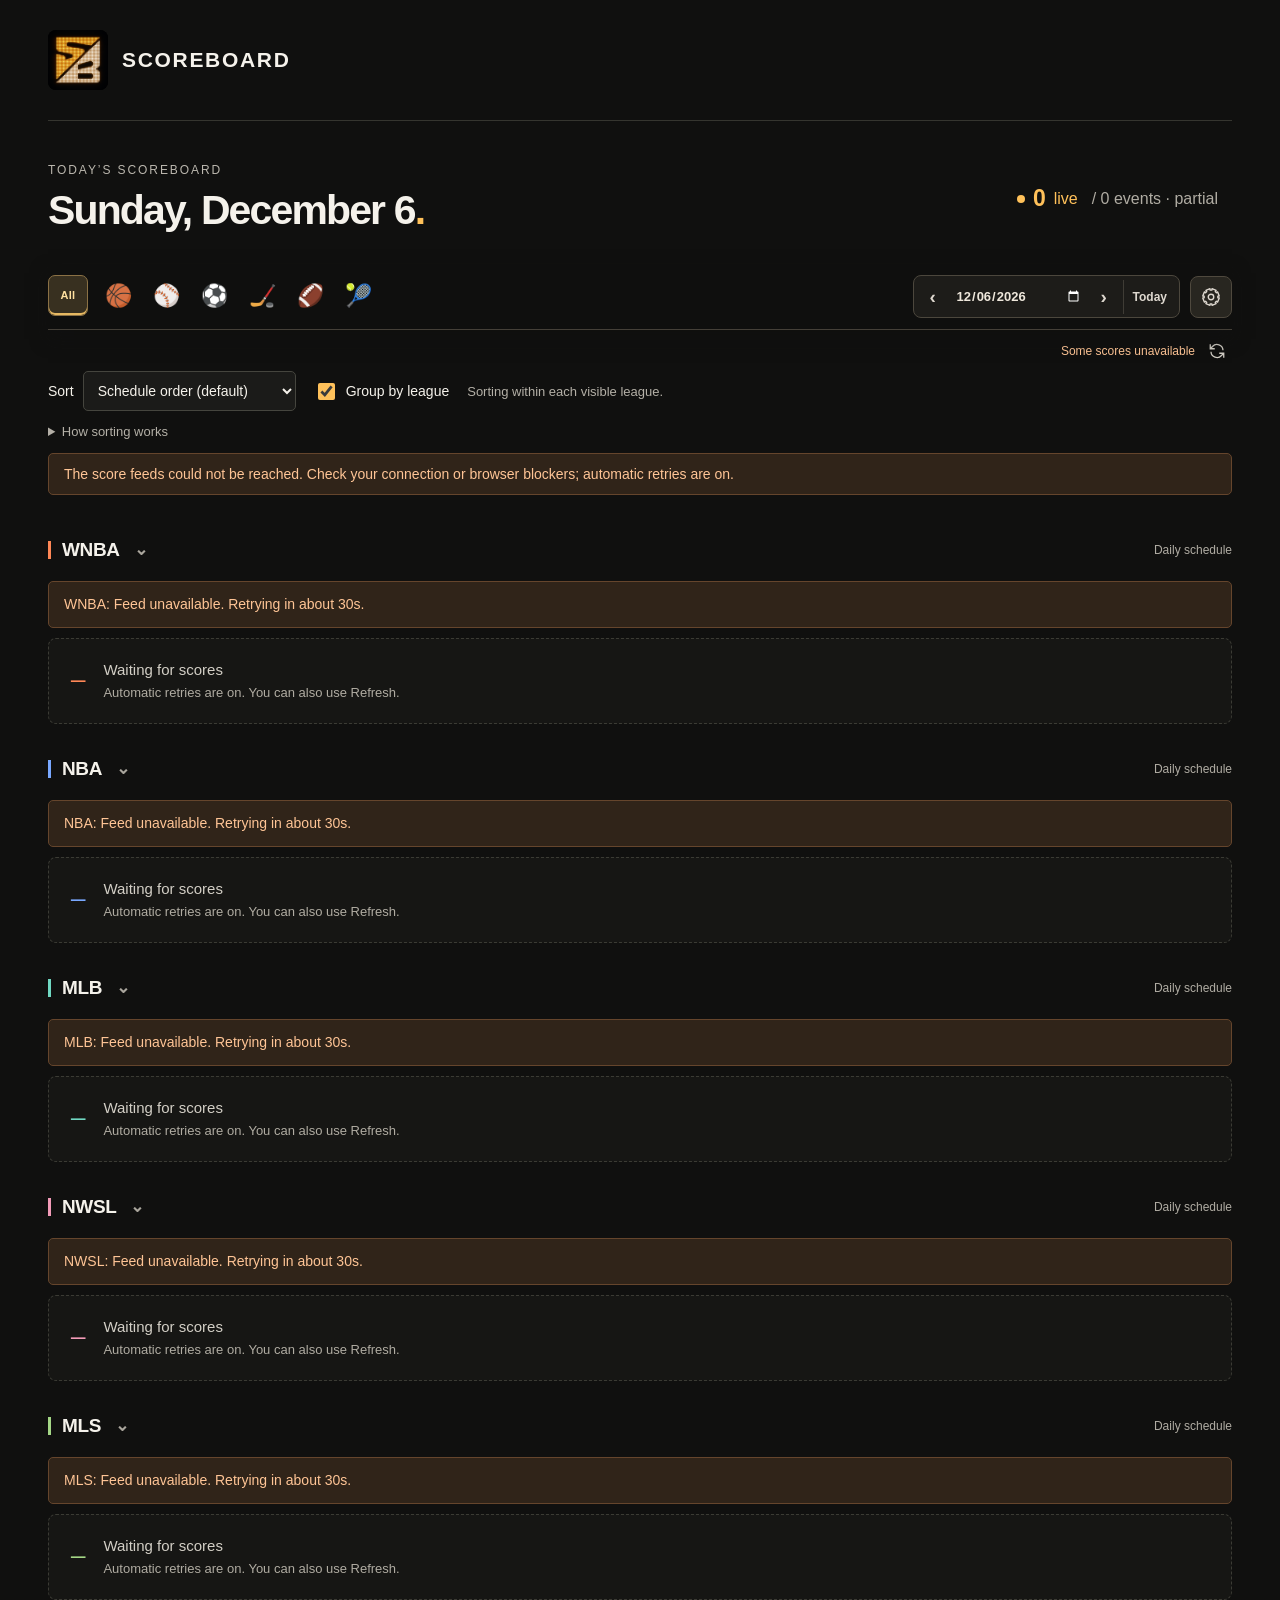
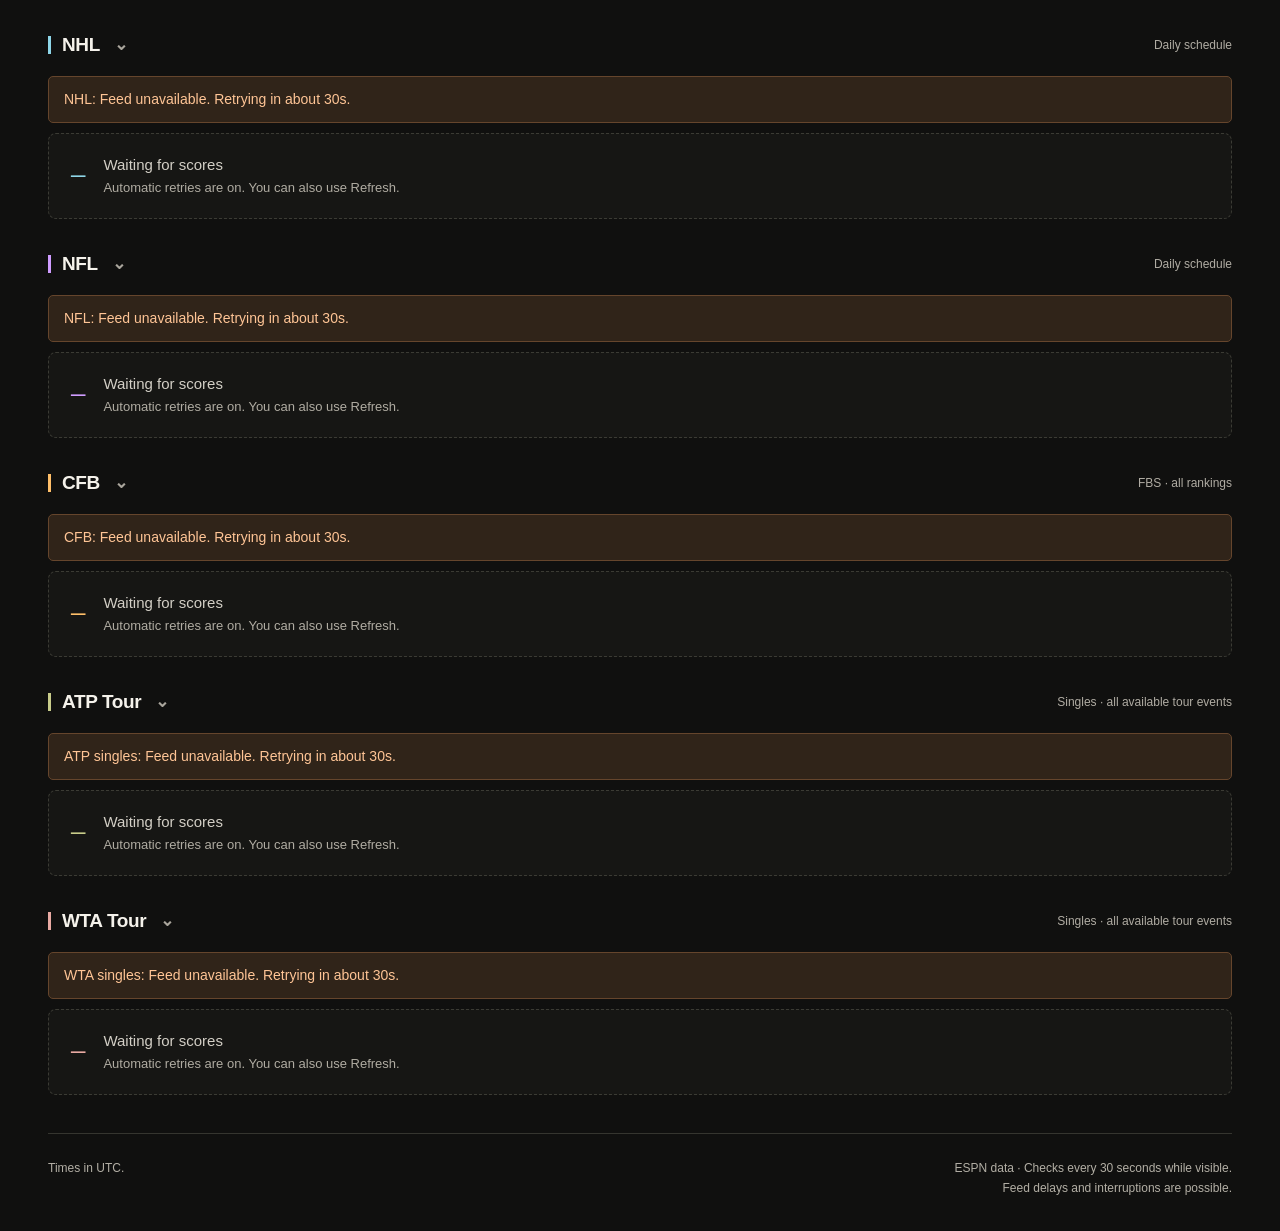
==== commit 14cf7884: "Add files via upload" ====
--- a/index.html
+++ b/index.html
@@ -3,9 +3,9 @@
 <head>
 <meta charset="utf-8">
 <meta name="viewport" content="width=device-width, initial-scale=1">
-<meta name="description" content="Live WNBA, NBA, MLB, NWSL, MLS, NHL, NFL, college football and Grand Slam tennis scores. A portable scoreboard powered by ESPN data.">
+<meta name="description" content="Live WNBA, NBA, MLB, NWSL, MLS, NHL, NFL, college football and ATP/WTA tennis tour scores. A portable scoreboard powered by ESPN data.">
 <meta name="application-name" content="Scoreboard">
-<meta name="app-version" content="scoreboard0_3">
+<meta name="app-version" content="scoreboard0_30">
 <meta name="theme-color" content="#10100f">
 <title>Scoreboard | Live sports</title>
 <link rel="icon" type="image/png" sizes="32x32" href="[data-uri]">
@@ -38,18 +38,769 @@
 .live-card .sets{color:#ccc3b0}.live-card .won-set{color:#fff8e9;font-weight:700}
 .live-card .card-bottom{background:#211d15;border-top-color:#594728}
 .live-card .team-badge img{background:#262116}
+/* Context stays muted; live-game highlighting remains the visual priority. */
+.game-meta{align-items:flex-start;flex-wrap:wrap;row-gap:4px}
+.game-meta-left{display:flex;align-items:baseline;gap:5px;flex-wrap:wrap;min-width:0}
+.game-context{color:#ada99f;font-size:12px;font-weight:400;line-height:1.45}
+.game-start{white-space:nowrap;margin-left:auto}
+
+/* Lazy in-place game expansion. Compact cards remain unchanged until opened. */
+.games-grid>.expanded-card{grid-column:1 / -1;opacity:1!important;box-shadow:0 8px 40px #0004}
+.expanded-card .sides{max-width:760px;grid-template-columns:repeat(2,minmax(0,1fr));gap:16px}
+.expanded-card .side{min-width:0}
+.card-actions{display:flex;align-items:center;gap:14px;white-space:nowrap}
+.card-actions button{border:0;background:transparent;color:#dfd9cd;font:inherit;padding:4px 0;white-space:nowrap}
+.card-actions button:hover,.card-actions a:hover{color:var(--primary)}
+.expand-chevron{display:inline-block;font-size:11px;margin-left:3px;transition:transform .16s ease}
+[aria-expanded=true] .expand-chevron{transform:rotate(180deg)}
+.expanded-inner{padding:18px;border-top:1px solid #454339;background:#171715}
+.expanded-layout{display:grid;grid-template-columns:minmax(0,1.55fr) minmax(290px,1fr);gap:16px}
+.detail-panel{background:#20201e;border:1px solid #3a3933;border-radius:9px;padding:18px;min-width:0}
+.detail-panel-head{display:flex;align-items:flex-start;justify-content:space-between;gap:14px;margin-bottom:12px}
+.detail-panel-head h3{margin:0;font-size:15px;letter-spacing:-.01em;color:#f5f1e7}
+.detail-panel-head p{margin:5px 0 0;font-size:12px;line-height:1.4;color:#aaa79f}
+.detail-view-select{display:flex;align-items:center;gap:3px;background:#151513;border:1px solid #3b3a34;padding:3px;border-radius:7px;flex-shrink:0}
+.detail-view-select button{padding:7px 10px;background:transparent;color:#ada99f;border:0;border-radius:4px;font:600 11px Arial,sans-serif;white-space:nowrap}
+.detail-view-select button.active{background:#3e3a31;color:#fff2dc}
+.detail-view-select button:hover:not(.active){color:#f4eee2}
+.chart-number{display:flex;align-items:baseline;gap:10px;padding:0 0 2px}
+.chart-number strong{font-size:30px;font-family:ui-monospace,monospace;font-weight:700;letter-spacing:-.07em;color:#fbf5e8}
+.chart-number span{font-size:11px;color:#aaa79c}
+.chart-wrap{width:100%;margin-top:4px}
+.margin-svg{display:block;width:100%;height:auto;overflow:visible}
+.chart-hotspot{cursor:crosshair;outline:none}
+.chart-hotspot:focus{stroke:var(--primary);stroke-width:2;stroke-dasharray:2 2}
+.chart-readout{font-size:12px;color:#e5d9be;padding:9px 11px;background:#292720;border:1px solid #424035;border-radius:5px;line-height:1.5;min-height:36px}
+.chart-source,.stat-footnote{font-size:11px;line-height:1.45;color:#9f9a90;margin:10px 0 0}
+.detail-empty,.detail-loading{min-height:170px;display:flex;justify-content:center;align-items:center;color:#aaa79f;text-align:center;font-size:13px;line-height:1.5;padding:20px}
+.detail-loading button{margin-left:12px;background:#3b3528;border:1px solid #6d5d3f;color:#f4ddb2;border-radius:4px;padding:6px 12px}
+.detail-field{display:flex;flex-direction:column;gap:5px;font-size:11px;color:#a9a69b;margin-bottom:12px}
+.detail-field select{width:100%;background:#151513;border:1px solid #4c4a40;border-radius:6px;color:#f6f0e3;font:13px Arial,sans-serif;padding:10px 9px;min-width:0}
+.compare-stat{display:grid;gap:16px;padding:7px 0 9px}
+.compare-row{display:grid;grid-template-columns:46px minmax(40px,1fr) 60px;align-items:center;gap:10px}
+.compare-row>span{font-size:12px;font-weight:700;color:#d5d0c5}
+.compare-row>strong{text-align:right;font-family:ui-monospace,monospace;font-size:17px;color:#f5eee0}
+.compare-track{height:9px;background:#33322c;border-radius:9px;overflow:hidden}
+.compare-track>div{height:100%;border-radius:9px;min-width:0}
+.player-spotlight{border-top:1px solid #393831;padding:15px 0;display:flex;align-items:flex-start;justify-content:space-between;gap:9px}
+.player-spotlight>span{color:#c8c1b5;font-size:13px;line-height:1.4}
+.player-spotlight strong{color:#f6f0e3;font-family:ui-monospace,monospace;font-size:25px;white-space:nowrap}
+.player-spotlight small{font-size:12px;color:#c3b9a7}
+.stat-pills{display:flex;gap:7px;flex-wrap:wrap}.stat-pills span{padding:6px 8px;background:#302f29;border:1px solid #46443a;border-radius:4px;font-size:11px;color:#afa99c}.stat-pills b{color:#eee4d5;margin-left:4px}
+.period-scroll{overflow-x:auto;max-width:100%;margin-top:17px}
+.period-table{border-collapse:collapse;min-width:280px;width:auto;font-size:12px;color:#c2beb5;font-variant-numeric:tabular-nums}.period-table caption{text-align:left;margin:0 0 8px;color:#aaa59b;font-size:12px}.period-table td,.period-table th{min-width:45px;padding:8px 14px;text-align:center;border-bottom:1px solid #39372f}.period-table th:first-child{text-align:left;position:sticky;left:0;background:#171715;color:#f3ede2}.period-table thead th{font-weight:500;color:#b5aea1}
+.detail-refresh{color:#bbb2a3;font-size:12px;margin-bottom:0}
+@media(max-width:920px){.expanded-layout{grid-template-columns:1fr}.stats-panel{min-height:210px}}
+@media(max-width:650px){.expanded-card .sides{display:grid;grid-template-columns:1fr;gap:12px}.expanded-inner{padding:10px}.detail-panel{padding:13px}.detail-panel-head{flex-wrap:wrap}.detail-panel-head h3{font-size:15px}.chart-number strong{font-size:26px}.card-actions{gap:10px}.card-actions button{font-size:12px}.game-meta{row-gap:5px}}
+
+.chart-legend{display:flex;gap:14px;align-items:center;font-size:11px;color:#bcb5a9;margin:4px 0 -6px}.chart-legend span{display:flex;align-items:center;gap:5px}.chart-legend i{width:9px;height:9px;border-radius:2px;display:inline-block}
+
+.details-retry{font:inherit;border:1px solid #65533a;border-radius:4px;background:#352b20;color:#f5daa9;padding:5px 9px;margin-left:7px;cursor:pointer}
+
+
+/* Scoreboard 0.8: two-team scoring progression plus concise matchup context */
+.expanded-layout{grid-template-columns:minmax(0,1.65fr) minmax(295px,1fr);align-items:start}
+.detail-rail{display:grid;gap:12px;min-width:0}
+.chart-panel .detail-panel-head{align-items:center}
+.chart-legend{display:flex;gap:13px;flex-wrap:wrap;align-items:center;font-size:12px;color:#ded8cf;margin:0}
+.chart-legend i,.performer-team-name i,.stat-team-head i{width:10px;height:10px;border-radius:50%;display:inline-block;flex:none}
+.chart-legend span,.performer-team-name,.stat-team-head span{display:inline-flex;gap:7px;align-items:center}
+.chart-wrap{margin:13px 0 8px}
+.chart-readout{background:#26251f;border-color:#3c3a32}
+.stat-team-head{display:flex;justify-content:space-between;color:#d5cfc4;font-size:11px;font-weight:700;padding:1px 2px 11px;border-bottom:1px solid #3d3b34}
+.team-stat-list{display:grid;gap:13px;padding:14px 0 3px}
+.stat-match-values{display:grid;grid-template-columns:minmax(45px,1fr) minmax(95px,1.9fr) minmax(45px,1fr);align-items:center;gap:3px;font-variant-numeric:tabular-nums}
+.stat-match-values strong{font-family:ui-monospace,monospace;font-size:14px;color:#f4efe4}
+.stat-match-values strong:last-child{text-align:right}
+.stat-match-values span{text-align:center;font-size:11px;color:#b9b3aa}
+.stat-match-bars{display:grid;grid-template-columns:1fr 1fr;gap:6px;padding-top:5px}
+.stat-match-bars>div{height:4px;border-radius:2px;background:#36352e;overflow:hidden;display:flex}
+.stat-match-bars>div:first-child{justify-content:flex-end}
+.stat-match-bars>div>span{display:block;height:100%;border-radius:2px}
+.performer-teams{display:grid;grid-template-columns:1fr 1fr;gap:14px}
+.performer-team{min-width:0}
+.performer-team+.performer-team{border-left:1px solid #3b3933;padding-left:14px}
+.performer-team-name{font-size:11px;color:#d6d0c6;font-weight:700;margin-bottom:9px}
+.performer-row{display:flex;justify-content:space-between;align-items:start;gap:8px;border-top:1px solid #36352e;padding:10px 0}
+.performer-person{min-width:0;display:grid;gap:5px}
+.performer-person strong{font-size:12px;font-weight:600;line-height:1.3;color:#eee7db}
+.performer-person>span{font-size:10px;color:#aaa49a;line-height:1.35}
+.performer-number{text-align:right;white-space:nowrap;font-family:ui-monospace,monospace;font-size:18px;color:#f4e9d4;font-weight:700}
+.performer-number small{display:block;text-transform:uppercase;font-family:Arial,sans-serif;color:#a9a295;font-size:10px;font-weight:500}
+.stat-unavailable{font-size:11px;color:#aba59a;line-height:1.4;margin:0}
+@media(max-width:920px){.expanded-layout{grid-template-columns:1fr}.detail-rail{grid-template-columns:repeat(2,minmax(0,1fr))}}
+@media(max-width:650px){.detail-rail{grid-template-columns:1fr}.performer-teams{gap:10px}.performer-team+.performer-team{padding-left:10px}.chart-panel .detail-panel-head{flex-wrap:wrap;gap:10px}.chart-legend{gap:10px}}
+
+
+/* Scoreboard 0.12: optional metric on the same progression graph. */
+.chart-heading{display:flex;align-items:center;gap:8px;flex-wrap:wrap;min-width:0}
+.chart-metric-select{max-width:210px;min-width:130px;padding:7px 24px 7px 9px;font:600 12px Arial,sans-serif;color:#f0e9da;background:#2e2c25;border:1px solid #514b3e;border-radius:6px;cursor:pointer;outline-offset:3px}
+.chart-metric-select:focus-visible{outline:2px solid #efc473}
+@media(max-width:650px){.chart-metric-select{max-width:100%;min-width:0}}
+
+/* Scoreboard 0.9: clearly selected flow toggle, without competing with live status. */
+.card-actions .game-flow-toggle{
+  display:inline-flex;align-items:center;justify-content:center;gap:7px;
+  padding:7px 10px;border:1px solid #454239;border-radius:6px;
+  background:#292822;color:#d8d1c3;font:600 11px Arial,sans-serif;
+  line-height:1.25;cursor:pointer;transition:background .15s ease,border-color .15s ease,color .15s ease;
+}
+.card-actions .game-flow-toggle:hover{background:#37352e;border-color:#6b6353;color:#fff1d7}
+.card-actions .game-flow-toggle[aria-expanded="true"]{
+  background:#453d30;border-color:#9c8353;color:#fff0ca;
+  box-shadow:inset 0 0 0 1px #6d5738;
+}
+.card-actions .game-flow-toggle:focus-visible{outline:2px solid #efc473;outline-offset:3px}
+.game-flow-icon{flex:none;opacity:.8}
+.game-flow-toggle[aria-expanded="true"] .game-flow-icon{opacity:1}
+.game-flow-toggle .expand-chevron{margin-left:1px;font-size:14px;line-height:1;transform-origin:center center}
+.games-grid>.expanded-card{border-color:#68604e}
+@media(max-width:650px){.card-actions .game-flow-toggle{padding:7px 9px;font-size:11px}}
+
+/* Scoreboard 0.13: ranked teams and seeds, quiet sparklines, signed area. */
+.standing-rank{display:inline-block;color:#e3b971;font-size:12px;font-weight:700;margin-right:7px;font-variant-numeric:tabular-nums}
+.game-metrics-flow{display:flex;align-items:center;justify-content:space-between;gap:7px;min-height:30px}
+.game-metrics-flow>span{flex:1;min-width:0}
+.mini-score-flow{flex:none;width:88px;height:27px;display:block;opacity:.82}
+.area-difference{display:flex;align-items:baseline;gap:9px;flex-wrap:wrap;border-bottom:1px solid #37362f;padding:8px 2px 11px;font-size:11px;color:#b3ab9d}
+.area-difference strong{font-size:14px;font-family:ui-monospace,monospace}
+@media(max-width:650px){.mini-score-flow{width:74px;height:23px}}
+
+
+/* Scoreboard 0.19: persistent league layout. Keep the existing cards untouched. */
+.league-heading-main{display:flex;align-items:center;gap:10px;min-width:0}
+.league-heading-main h2{margin:0;min-width:0}
+.league-heading .league-collapse{display:inline-flex;align-items:center;gap:11px;padding:6px 0;border:0;background:transparent;color:var(--foreground);font:inherit;font-size:19px;font-weight:750;letter-spacing:-.02em;text-align:left}
+.league-collapse:hover{color:var(--primary)}
+.league-collapse .league-bar{height:18px;flex:0 0 3px}
+.league-chevron{display:inline-block;color:#a9a59c;font-size:17px;transition:transform .15s ease;margin-left:3px}
+.league-is-collapsed .league-chevron{transform:rotate(-90deg)}
+.league-heading .league-subtitle{font-size:12px;color:#b0aca3;text-align:right;line-height:1.5}
+.league-order-tools{display:flex;align-items:center;gap:2px;flex-shrink:0}
+.league-drag-handle{display:flex;align-items:center;justify-content:center;width:22px;height:30px;cursor:grab;user-select:none;color:#89867e;font-size:23px;line-height:1;border-radius:4px}
+.league-drag-handle:active{cursor:grabbing}
+.league-drag-handle:hover{color:#f5f2eb;background:#292824}
+.league-move{width:26px;height:30px;border:1px solid transparent;border-radius:5px;background:transparent;color:#bcb7ad;font-size:16px;line-height:1}
+.league-move:hover:not(:disabled){background:#292824;color:#fff;border-color:#464137}
+.league-move:disabled{opacity:.22;cursor:default}
+.league-is-collapsed .league-heading{padding-bottom:12px;border-bottom:1px solid #33332d;margin-bottom:0}
+.league-section.league-drop-before{box-shadow:0 -3px 0 var(--primary)}
+.league-section.league-drop-after{box-shadow:0 3px 0 var(--primary)}
+.league-section.league-dragging{opacity:.52}
+.league-collapse:focus-visible,.league-move:focus-visible{outline:2px solid var(--primary);outline-offset:3px}
+@media(max-width:650px){
+  .league-heading{gap:10px;align-items:center}
+  .league-heading-main{gap:6px}
+  .league-heading .league-collapse{font-size:18px;gap:7px}
+  .league-heading .league-subtitle{max-width:140px;font-size:11px}
+  .league-order-tools{gap:0}
+  .league-drag-handle{display:none}
+  .league-move{width:28px;height:34px}
+}
+@media(max-width:400px){.league-heading .league-subtitle{max-width:108px}.league-heading-main{gap:3px}.league-move{width:24px}}
+@media(prefers-reduced-motion:reduce){.league-chevron{transition:none}}
+
+/* Scoreboard 0.20 · one persistent navigation and a separate league-settings surface. */
+.sticky-score-nav{
+  position:sticky;top:0;z-index:70;display:flex;align-items:center;gap:14px;
+  min-height:66px;padding:8px 0;background:rgba(16,16,15,.975);
+  border-bottom:1px solid #454038;box-shadow:0 9px 16px #10100f80;
+  backdrop-filter:blur(14px);
+}
+.sticky-score-nav .sport-tabs[data-slot],.sticky-score-nav .sport-tabs{
+  display:flex;flex:1 1 auto;min-width:0;width:auto;flex-wrap:nowrap;
+  align-items:center;gap:4px;overflow-x:auto;overscroll-behavior-x:contain;
+  min-height:46px;height:auto;border:0;padding:2px 3px 4px 0;
+  scrollbar-width:thin;scrollbar-color:#555044 transparent;
+}
+.sticky-score-nav .sport-tabs [data-sport]{
+  display:inline-flex;align-items:center;justify-content:center;flex:none;
+  height:41px;min-width:40px;padding:0 9px;border:1px solid transparent;
+  border-radius:7px;background:transparent;color:#b9b3a8;
+  white-space:nowrap;font:650 12px/1 Arial,Helvetica,sans-serif;
+  box-shadow:none;outline-offset:1px;
+}
+.sticky-score-nav .sport-tabs [data-sport]:hover{background:#282621;border-color:#484339;color:#fff}
+.sticky-score-nav .sport-tabs [data-state=active]{border-color:#8b7145;background:#383020;color:#ffe1a1;box-shadow:inset 0 -2px #e7b962}
+.sticky-score-nav .sport-tabs [data-state=active]:after{display:none}
+.sticky-score-nav .sport-tabs .sport-all{font-size:11px;letter-spacing:.025em;font-weight:750;margin-right:4px}
+.sport-family{display:inline-flex;align-items:center;flex:none;gap:2px;border:1px solid transparent;border-radius:9px}
+.sport-family.family-expanded{padding:2px;background:#24221d;border-color:#4c4333}
+.sport-tabs .sport-symbol{font-size:22px;line-height:1;display:inline-block;filter:saturate(.78)}
+.sport-tabs .sport-family-trigger{width:42px}
+.sport-tabs .family-all-label{font-size:10px;letter-spacing:.09em;font-weight:850}
+.sticky-score-nav .sport-tabs .family-expanded .sport-family-trigger{min-width:43px;color:#efcb87}
+.sticky-score-nav .sport-tabs .league-nav-choice{padding:0 10px;min-width:38px;font-weight:700;font-size:11px}
+.sticky-nav-actions{display:flex;align-items:center;gap:10px;flex:0 0 auto}
+.sticky-score-nav .date-controls{display:flex;align-items:center;gap:3px;flex:none;padding:3px;border:1px solid #4c473d;border-radius:8px;background:#1d1c19}
+.sticky-score-nav .date-controls button,.settings-trigger{display:inline-flex;align-items:center;justify-content:center;flex:none;height:35px;min-width:32px;border:0;border-radius:5px;background:transparent;color:#ded8cf;font:600 19px/1 Arial,Helvetica,sans-serif}
+.sticky-score-nav .date-controls button:hover,.settings-trigger:hover{background:#38342b;color:#fff1cf}
+.sticky-score-nav .date-controls button:disabled{opacity:.3;cursor:default}
+.sticky-score-nav .date-picker{padding:0 3px;display:flex;align-items:center;gap:0}
+.sticky-score-nav .date-picker input{width:127px;font:600 13px Arial,Helvetica,sans-serif;color:#eee7db;background:transparent;min-width:0}
+.sticky-score-nav .date-controls .today-button{height:34px;min-width:auto;padding:0 9px;border-left:1px solid #3f3c35;border-radius:0;font:600 12px Arial,Helvetica,sans-serif}
+.sticky-score-nav .settings-trigger{height:42px;min-width:42px;border:1px solid #4f493e;border-radius:8px;background:#282620}
+.sticky-score-nav button:focus-visible{outline:2px solid #efc473;outline-offset:2px}
+.status-toolbar{justify-content:flex-end;margin:7px 0 0;min-height:26px}
+.status-toolbar .refresh-controls{gap:7px;font-size:12px}
+.status-toolbar .refresh-controls button{height:28px;min-width:28px}
+.sort-toolbar{padding-top:6px}
+/* Management is intentionally not visible on the ordinary scoreboard. */
+.league-order-tools,.league-drop-before,.league-drop-after{display:none!important}
+.settings-dialog{width:min(510px,calc(100vw - 28px));max-height:min(740px,calc(100dvh - 32px));padding:0;
+ color:#efeae0;background:#1b1a18;border:1px solid #5b5242;border-radius:14px;
+ box-shadow:0 25px 80px #000a;overflow-y:auto}
+.settings-dialog::backdrop{background:#090908bd;backdrop-filter:blur(4px)}
+.settings-header{display:flex;justify-content:space-between;align-items:flex-start;gap:15px;padding:23px 23px 12px}
+.settings-header h2{margin:5px 0 8px;font-size:25px;letter-spacing:-.03em}
+.settings-kicker{margin:0;color:#e9b762;font-size:10px;letter-spacing:.15em;font-weight:750}
+.settings-header p:not(.settings-kicker){font-size:13px;line-height:1.5;color:#bcb6a9;margin:0;max-width:355px}
+.settings-close{border:1px solid #494237;background:#2c2924;color:#ded5c6;min-width:34px;height:34px;border-radius:7px}
+.settings-columns{display:flex;justify-content:space-between;padding:9px 23px 10px;color:#a49e91;font-weight:750;font-size:10px;letter-spacing:.1em;border-bottom:1px solid #39362e}
+.settings-list{padding:4px 12px 10px;max-height:50dvh;overflow:auto}
+.settings-item{display:flex;justify-content:space-between;align-items:center;gap:10px;min-height:50px;padding:5px 11px;border-bottom:1px solid #33312b;border-radius:5px}
+.settings-item:last-child{border-bottom-color:transparent}
+.settings-item-hidden .settings-item-label{opacity:.55}
+.settings-item-label{display:flex;align-items:center;gap:10px;font-weight:650;font-size:14px;cursor:pointer;min-width:0}
+.settings-item-label input{width:17px;height:17px;accent-color:#edbc68;flex:none}
+.settings-color{width:6px;height:17px;border-radius:3px;display:inline-block;flex:none}
+.settings-order{display:flex;align-items:center;gap:2px;flex:none}
+.settings-position{font:12px ui-monospace,monospace;color:#938d81;margin-right:5px}
+.settings-drag{display:flex;align-items:center;justify-content:center;width:22px;height:32px;font-size:20px;color:#9f998d;cursor:grab;user-select:none}
+.settings-drag:active{cursor:grabbing}
+.settings-order button{display:inline-flex;align-items:center;justify-content:center;width:32px;height:32px;border:1px solid #49443a;border-radius:5px;background:#292722;color:#ddd5c6;font-size:17px}
+.settings-order button:disabled{opacity:.26;cursor:default}
+.settings-order button:hover:not(:disabled),.settings-drag:hover{background:#403729;color:#fff0cf}
+.settings-item.settings-drop-before{box-shadow:inset 0 3px #efc473}
+.settings-item.settings-drop-after{box-shadow:inset 0 -3px #efc473}
+.settings-item.settings-dragging{opacity:.4}
+.settings-footer{display:flex;align-items:center;justify-content:space-between;gap:12px;padding:16px 23px 3px;border-top:1px solid #39362e}
+.settings-footer button{padding:10px 13px;border-radius:7px;font-weight:700;font-size:12px}
+.settings-reset{border:1px solid #494237;background:transparent;color:#d7cabe}
+.settings-done{border:1px solid #e8bc73;background:#e8bc73;color:#19150f}
+.settings-note{margin:0;padding:10px 23px 22px;font-size:11px;line-height:1.5;color:#9d978b}
+.settings-dialog button:focus-visible,.settings-dialog input:focus-visible,.settings-drag:focus-visible{outline:2px solid #efc473;outline-offset:2px}
+@media(max-width:760px){
+ .sticky-score-nav{gap:7px;flex-wrap:wrap;justify-content:space-between;padding:5px 0 7px;min-height:90px}
+ .sticky-score-nav .sport-tabs{flex-basis:100%;min-height:41px;height:44px;order:0}
+ .sticky-nav-actions{order:1;margin-left:auto;width:auto}
+ .sticky-score-nav .date-controls button{height:30px}
+ .sticky-score-nav .date-picker input{width:120px}
+ .sticky-score-nav .settings-trigger{width:36px;min-width:36px;height:36px}
+ .sticky-score-nav .date-controls .today-button{height:30px}
+}
+@media(max-width:420px){
+ .sticky-score-nav .date-controls{gap:1px}
+ .sticky-score-nav .date-controls button{min-width:29px}
+ .sticky-score-nav .date-picker input{width:116px;font-size:12px}
+ .settings-header{padding:18px 15px 12px}
+ .settings-columns{padding-left:16px;padding-right:16px}
+ .settings-footer{padding-left:15px;padding-right:15px}
+ .settings-note{padding-left:15px;padding-right:15px}
+}
+
+/* Scoreboard 0.21: a focused, live, full-window view of an expanded game. */
+.expanded-tools{display:flex;align-items:center;justify-content:space-between;gap:12px;padding:0 0 13px;margin-bottom:15px;border-bottom:1px solid #33332e}
+.expanded-tools>span{font-size:10px;letter-spacing:.12em;font-weight:800;color:#a7a093}
+.monitor-launch{display:inline-flex;align-items:center;gap:8px;padding:9px 12px;border:1px solid #7b6745;border-radius:6px;background:#383125;color:#f7e1b8;font:700 12px Arial,sans-serif}
+.monitor-launch:hover{background:#4a3d2a;border-color:#b48c4c}
+.monitor-launch:focus-visible,.game-monitor-close:focus-visible{outline:2px solid var(--primary);outline-offset:3px}
+body.monitor-open{overflow:hidden}
+.game-monitor{position:fixed;inset:0;margin:0;width:100%;height:100%;height:100dvh;max-width:none;max-height:none;padding:0;border:0;background:#121210;color:var(--foreground);overflow-y:auto;overscroll-behavior:contain}
+.game-monitor::backdrop{background:rgba(0,0,0,.85)}
+.game-monitor-topbar{position:sticky;top:0;z-index:10;display:flex;justify-content:space-between;align-items:center;gap:18px;padding:14px clamp(16px,3vw,44px);background:#171715;border-bottom:1px solid #3d382e;min-height:76px}
+.game-monitor-heading{display:flex;flex-direction:column;gap:5px;min-width:0}
+.game-monitor-kicker{display:flex;align-items:center;gap:8px;font-weight:750;font-size:10px;letter-spacing:.14em;color:#e5b875}
+.monitor-dot{width:7px;height:7px;background:#dbb272;border-radius:50%;box-shadow:0 0 10px #dbb27255}
+.game-monitor-heading h2{margin:0;color:#f5eee1;font-size:clamp(15px,1.65vw,22px);letter-spacing:-.02em;line-height:1.25;white-space:nowrap;text-overflow:ellipsis;overflow:hidden}
+.game-monitor-close{display:flex;align-items:center;justify-content:center;gap:9px;flex-shrink:0;border:1px solid #555047;border-radius:7px;padding:10px 14px;background:#2a2925;color:#e9e3da;font:700 12px Arial,sans-serif}
+.game-monitor-close:hover{border-color:#c8a264;color:#fff1d7}
+.game-monitor-body{max-width:1660px;margin:0 auto;padding:clamp(12px,2.4vw,38px)}
+.game-monitor-body>.score-card{opacity:1!important;box-shadow:none;margin:0;width:100%;max-width:none;border-color:#494438;background:#1c1b18}
+.game-monitor-body .score-card .sides{max-width:980px;margin:auto}
+.game-monitor-body .score-card .side{min-width:0}
+.game-monitor-body .score-card .game-meta,.game-monitor-body .score-card .card-top,.game-monitor-body .score-card .sides,.game-monitor-body .score-card .game-metrics,.game-monitor-body .score-card .card-bottom{padding-left:clamp(14px,2vw,30px);padding-right:clamp(14px,2vw,30px)}
+.game-monitor-body .expanded-inner{padding:clamp(14px,2.5vw,36px);background:#191916}
+.game-monitor-body .expanded-layout{grid-template-columns:minmax(0,1.8fr) minmax(310px,1fr);gap:clamp(14px,2vw,28px)}
+.game-monitor-body .game-flow-toggle{display:none!important}
+.game-monitor-body .detail-panel{background:#23221e}
+.game-monitor-body .chart-wrap{margin-top:18px}
+.game-monitor-body .margin-svg{max-height:560px}
+.game-monitor-body .chart-number strong{font-size:clamp(30px,3vw,43px)}
+.monitor-unavailable{padding:50px 20px;text-align:center;color:#ded2be}
+@media(max-width:920px){.game-monitor-body .expanded-layout{grid-template-columns:minmax(0,1fr)}.game-monitor-body .detail-rail{grid-template-columns:repeat(2,minmax(0,1fr))}}
+@media(max-width:650px){
+ .game-monitor-topbar{padding:10px 13px;min-height:68px;gap:10px}
+ .game-monitor-heading h2{font-size:14px}
+ .game-monitor-close{padding:10px;border-radius:6px;min-width:40px;min-height:40px}
+ .game-monitor-close span{display:none}
+ .game-monitor-body{padding:8px}
+ .game-monitor-body .score-card .sides{display:grid;grid-template-columns:1fr;gap:12px}
+ .game-monitor-body .expanded-inner{padding:11px}
+ .game-monitor-body .detail-rail{grid-template-columns:minmax(0,1fr)}
+}
+
+/* Scoreboard 0.22: monitoring is a composed workspace rather than a large card. */
+.game-monitor{overflow-y:auto}
+.game-monitor-topbar{min-height:62px;padding:10px clamp(14px,2.2vw,34px)}
+.game-monitor-body{max-width:1850px;padding:0 clamp(12px,2vw,30px) 18px;min-width:0}
+.monitor-view-tabs{display:flex;gap:5px;align-items:center;border-bottom:1px solid #403c33;position:sticky;top:62px;z-index:9;background:#121210;min-height:46px}
+.monitor-view-tabs button{font:700 13px Arial,sans-serif;border:0;border-bottom:2px solid transparent;background:transparent;color:#b9b4a8;padding:13px 19px;letter-spacing:.01em}
+.monitor-view-tabs button[aria-selected=true]{border-bottom-color:var(--primary);color:#fff1d6}
+.monitor-view-tabs button:focus-visible,.box-player-table button:focus-visible{outline:2px solid var(--primary);outline-offset:-2px}
+.monitor-overview{display:grid;grid-template-rows:auto minmax(0,1fr) auto;gap:12px;min-height:0}
+.monitor-matchup{display:flex;align-items:center;justify-content:space-between;gap:14px;padding:16px 20px;background:#1a1916;border:1px solid #39352d;border-top:0;border-radius:0 0 9px 9px;min-width:0}
+.monitor-matchup-main{display:grid;grid-template-columns:1fr 1fr;gap:12px;flex:1;min-width:0}
+.monitor-team-line{display:flex;align-items:center;justify-content:space-between;gap:18px;min-width:0}
+.monitor-team-line+.monitor-team-line{border-left:1px solid #454037;padding-left:20px}
+.monitor-team-ident{display:flex;align-items:center;gap:8px;min-width:0}
+.monitor-team-name{font:750 clamp(15px,1.55vw,22px) Arial,sans-serif;min-width:0;overflow:hidden;text-overflow:ellipsis;white-space:nowrap}
+.monitor-team-ident small{font-size:10px;color:#a59d90}
+.monitor-team-mark,.box-team-dot{width:8px;height:24px;border-radius:2px;background:var(--monitor-team-color);flex:0 0 auto}
+.monitor-score{font:750 clamp(25px,3vw,41px) ui-monospace,monospace;letter-spacing:-.055em;font-variant-numeric:tabular-nums}
+.monitor-set-scores{font:700 16px ui-monospace,monospace}
+.monitor-matchup-status{display:grid;gap:6px;border-left:1px solid #454037;padding-left:18px;text-align:right;max-width:200px;font-size:12px;color:#afa89c}
+.monitor-matchup-status strong{color:#e8c286;font-size:13px}
+.monitor-overview-grid{display:grid;grid-template-columns:minmax(0,1.56fr) minmax(285px,.88fr);gap:12px;min-height:0}
+.monitor-chart-area,.monitor-stats-area{min-width:0;min-height:0}
+.monitor-chart-area>.detail-panel{height:100%;display:flex;flex-direction:column}
+.monitor-chart-area .chart-panel .chart-wrap{flex:1;min-height:0;display:flex;align-items:center;justify-content:center;margin:6px 0}
+.monitor-chart-area .chart-panel svg{max-height:min(43vh,350px);width:100%;height:auto}
+.monitor-chart-area .chart-panel .chart-source{margin-top:7px}
+.monitor-chart-area .chart-panel .area-difference{margin-top:6px}
+.monitor-stats-area .detail-rail{display:grid;grid-template-columns:1fr;gap:10px;height:100%;grid-template-rows:minmax(0,1fr) minmax(0,1fr)}
+.monitor-stats-area .detail-rail>.detail-panel{min-height:0;overflow-y:auto}
+.monitor-stats-area .detail-panel{padding:13px 16px}
+.monitor-stats-area .team-stat-list{gap:8px;padding:8px 0}
+.monitor-stats-area .performer-row{padding:7px 0}
+.monitor-stats-area .stat-match-bars{padding-top:3px}
+.monitor-stats-area .detail-panel-head{margin-bottom:8px}
+.monitor-overview-footer{display:flex;align-items:center;justify-content:space-between;gap:12px;min-height:46px;padding:7px 16px;background:#1a1916;border:1px solid #39352d;border-radius:8px;color:#aba598;font-size:11px;min-width:0}
+.monitor-overview-footer .period-scroll{margin:0;max-width:calc(100% - 130px)}
+.monitor-overview-footer .period-table caption{font-size:10px;margin:0 0 3px}
+.monitor-overview-footer .period-table td,.monitor-overview-footer .period-table th{padding:3px 10px}
+.monitor-overview-footer .period-table th:first-child{background:#1a1916}
+.monitor-overview-footer>span{max-width:28%;overflow:hidden;text-overflow:ellipsis;white-space:nowrap;text-align:right}
+.monitor-data-notice{font-size:11px;color:#e0be8b;margin:0}
+.monitor-box{padding:19px 0 45px;display:grid;gap:20px}
+.monitor-box-note{margin:0;color:#aba598;font-size:12px}
+.monitor-team-box{background:#1b1a17;border:1px solid #39352d;border-radius:9px;padding:18px;min-width:0}
+.monitor-team-box>h3{display:flex;align-items:center;gap:10px;font-size:18px;margin:0 0 12px;color:#f3eae0}
+.box-team-dot{height:17px;width:5px}
+.box-team-short{font:600 11px Arial,sans-serif;color:#aba598}
+.box-category{margin-top:14px;min-width:0}
+.box-category h4{font-size:12px;text-transform:uppercase;letter-spacing:.065em;color:#b8b0a0;margin:10px 0 6px}
+.box-table-scroll{max-width:100%;overflow-x:auto;overscroll-behavior-x:contain}
+.box-player-table{width:100%;border-collapse:collapse;white-space:nowrap;font-size:12px;font-variant-numeric:tabular-nums}
+.box-player-table th,.box-player-table td{padding:10px 9px;text-align:right;border-bottom:1px solid #343229;min-width:46px}
+.box-player-table thead{background:#292720;color:#c5baaa}
+.box-player-table th:first-child{position:sticky;left:0;text-align:left;min-width:155px;z-index:1;background:#1b1a17}
+.box-player-table thead th:first-child{background:#292720;z-index:2}
+.box-player-table tbody tr:nth-child(2n){background:#211f1b}
+.box-player-table tbody tr:nth-child(2n) th:first-child{background:#211f1b}
+.box-player-table tbody th{font-weight:600;color:#f1e8db}
+.box-player-table thead button{background:none;color:inherit;border:0;font:inherit;font-weight:700;padding:3px;white-space:nowrap}
+.box-player-table thead button:hover{color:#ffd18a}
+.box-starter{font:500 9px Arial,sans-serif;text-transform:uppercase;color:#9f987f;margin-left:9px}
+.box-dnp{color:#918c83}
+.monitor-box-empty{font-size:12px;color:#aca598}
+@media(min-width:1050px) and (min-height:700px){.game-monitor:not(:has(.monitor-box)){overflow:hidden}.monitor-overview{height:calc(100dvh - 62px - 46px - 26px)}.monitor-overview-grid{overflow:hidden}.monitor-overview .chart-panel{overflow-y:auto}}
+@media(max-width:1050px){.monitor-overview-grid{grid-template-columns:1fr}.monitor-stats-area .detail-rail{grid-template-columns:repeat(2,minmax(0,1fr));grid-template-rows:auto}.monitor-stats-area .detail-rail>.detail-panel{overflow:visible}.monitor-chart-area .chart-panel svg{max-height:none}.monitor-overview-footer{flex-wrap:wrap}.monitor-overview-footer .period-scroll{max-width:100%}}
+@media(max-width:650px){.monitor-view-tabs{top:60px}.monitor-view-tabs button{padding:12px 14px}.monitor-overview{gap:10px}.monitor-matchup{padding:12px;display:block}.monitor-matchup-main{grid-template-columns:1fr;gap:9px}.monitor-team-line+.monitor-team-line{padding-left:0;border-left:0;border-top:1px solid #343129;padding-top:9px}.monitor-team-name{font-size:15px}.monitor-matchup-status{border-left:0;padding-left:0;text-align:left;max-width:none;margin-top:10px;display:flex;gap:8px;flex-wrap:wrap}.monitor-stats-area .detail-rail{grid-template-columns:1fr}.monitor-overview-footer{padding:8px}.monitor-overview-footer>span{max-width:100%}.monitor-team-box{padding:12px}.monitor-box{padding-top:12px}.box-player-table th:first-child{min-width:125px}}
+
+/* Scoreboard 0.23: real play-attributed scoring events on the team graph. */
+.monitor-player-picker{display:flex;align-items:center;gap:9px;flex-wrap:wrap;font-size:11px;font-weight:700;color:#d0c6b6;line-height:1.4;margin:4px 0 7px}
+.monitor-player-picker select{font:600 12px Arial,sans-serif;max-width:100%;min-height:32px;min-width:180px;color:#f4eade;background:#302c25;border:1px solid #5c513c;border-radius:6px;padding:5px 7px}
+.player-score-point{filter:drop-shadow(0 0 3px #1a1815)}
+.monitor-player-summary{display:flex;align-items:center;gap:8px;flex-wrap:wrap;background:#28261e;border:1px solid #625139;border-radius:6px;padding:8px 11px;font-size:11px;color:#b7ad9f}
+.monitor-player-summary strong{color:#fff0d3;font-size:12px}
+.monitor-player-periods{display:flex;gap:7px;margin-left:auto}
+.monitor-player-periods>span{padding:4px 6px;background:#373228;border-radius:4px;color:#d3c8b5}
+.monitor-player-periods b{color:#fff1d6}
+.monitor-player-hint{font-size:11px;color:#dfc087;margin:5px 0}
+@media(max-width:650px){.monitor-player-periods{margin-left:0}.monitor-player-picker select{min-width:0;width:100%}}
+
+/* 0.24 — chart-first game monitor. No scroll-jacking or cramped side rail. */
+.game-monitor-body{max-width:1780px;padding:0 clamp(12px,2.2vw,36px) 14px}
+.monitor-overview{gap:9px;min-height:0;grid-template-rows:auto minmax(0,1fr) auto}
+.monitor-matchup{min-height:76px;padding:10px clamp(14px,2vw,28px);background:linear-gradient(90deg,#1a1b1c,#171719);border-radius:0 0 9px 9px}
+.monitor-overview-grid{display:grid;grid-template-columns:minmax(0,1fr);grid-template-rows:minmax(0,1fr) auto;gap:9px;min-height:0;overflow:visible}
+.monitor-chart-area>.detail-panel{height:100%;padding:13px clamp(13px,2.4vw,30px) 10px;background:#191a1b;border:1px solid #373839;overflow:visible}
+.monitor-chart-area .detail-panel-head{margin:0 0 6px;gap:15px;align-items:center}
+.monitor-chart-area .detail-panel-head p{font-size:11px;margin-top:2px}
+.monitor-chart-area .chart-panel .chart-wrap{flex:1;position:relative;margin:6px 0 0;min-height:0;display:flex;align-items:center;justify-content:center;isolation:isolate}
+.monitor-chart-area .chart-panel svg{display:block;width:100%;height:auto;max-height:none;min-height:0;cursor:crosshair;touch-action:pan-y}
+.monitor-chart-area .chart-panel .chart-readout{display:none}
+.monitor-chart-area .chart-panel .area-difference{margin:5px 0 0;padding:5px 2px 4px;border-top:1px solid #343532;border-bottom:0;gap:10px}
+.monitor-chart-area .chart-panel .area-difference strong{font-size:15px}
+.monitor-chart-area .chart-panel .chart-source{margin:3px 0 0;font-size:10px;line-height:1.3}
+.monitor-stats-area .detail-rail{display:grid;grid-template-columns:1fr 1fr;grid-template-rows:minmax(0,1fr);gap:9px;height:auto}
+.monitor-stats-area .detail-rail>.detail-panel{min-height:0;overflow:visible}
+.monitor-stats-area .detail-panel{padding:10px 15px;background:#222220;border:1px solid #383832}
+.monitor-stats-area .detail-panel-head{margin-bottom:5px}
+.monitor-stats-area .detail-panel-head h3{font-size:12px}
+.monitor-stats-area .detail-panel-head p{display:none}
+.monitor-stats-area .team-stat-list{display:grid;grid-template-columns:repeat(2,minmax(0,1fr));column-gap:13px;row-gap:3px;padding:0}
+.monitor-stats-area .stat-match{margin:0}
+.monitor-stats-area .stat-match-values{font-size:10px;gap:4px}
+.monitor-stats-area .stat-match-bars{display:none}
+.monitor-stats-area .performer-teams{display:flex;gap:16px}
+.monitor-stats-area .performer-team{flex:1;min-width:0}
+.monitor-stats-area .performer-row{padding:3px 0;font-size:11px}
+.monitor-stats-area .performer-row:nth-of-type(n+3){display:none}
+.monitor-overview-footer{padding:5px 14px;min-height:29px;background:transparent;border:0;font-size:10px}
+.monitor-overview-footer>span{max-width:none;overflow:visible;white-space:normal;text-align:left}
+.monitor-overview-footer>span:last-child{text-align:right}
+.monitor-player-picker{margin:3px 0 7px;display:flex;gap:12px;align-items:center;flex-wrap:nowrap;font-size:12px;line-height:1.4}
+.monitor-player-picker>span{display:flex;align-items:baseline;gap:9px;flex-shrink:0}
+.monitor-player-picker small{font-size:10px;font-weight:500;color:#a7a397}
+.monitor-player-picker select{min-width:min(300px,70%);max-width:min(570px,80%);height:35px;flex:1;font-size:12px;background:#252622;border:1px solid #9b7742;color:#f9ebd7}
+.monitor-player-unavailable{margin:6px 0 10px;color:#a7a397;font-size:11px}
+.chart-hover-surface{cursor:crosshair}
+.chart-hover-tooltip{position:absolute;top:11%;z-index:2;min-width:190px;max-width:min(275px,75%);padding:9px 11px;background:rgba(23,23,24,.97);border:1px solid #d6ac65;color:#eee9df;border-radius:7px;box-shadow:0 7px 25px #0009;pointer-events:none;transform:translateX(4%);font:11px/1.4 Arial,Helvetica,sans-serif}
+.chart-hover-tooltip.chart-hover-right{transform:translateX(-105%)}
+.chart-hover-tooltip[hidden]{display:none!important}
+.chart-hover-time{font-weight:750;color:#dacaa9;font-size:11px}
+.chart-hover-score{display:flex;align-items:center;gap:12px;justify-content:space-between;margin:6px 0;font-size:12px;border-bottom:1px solid #404038;padding-bottom:5px}
+.chart-hover-score b{font:750 19px ui-monospace,monospace;color:#f2d4a5}
+.chart-hover-event{font-weight:600;color:#f0e8d8;overflow-wrap:anywhere}
+.monitor-interactive-chart:focus-visible{outline:1px solid #d9b36a;outline-offset:2px}
+@media(min-width:1050px) and (min-height:760px){
+ .game-monitor:not(:has(.monitor-box)){overflow:hidden}
+ .monitor-overview{height:calc(100dvh - 62px - 46px - 22px)}
+ .monitor-overview-grid{overflow:visible}
+ .monitor-overview .chart-panel{overflow:visible}
+ .monitor-chart-area .chart-panel .chart-wrap{max-height:min(51vh,470px)}
+ .monitor-chart-area .chart-panel svg{max-height:min(51vh,470px)}
+ .monitor-stats-area{max-height:136px;overflow:hidden}
+ .monitor-stats-area .detail-panel{overflow:hidden}
+}
+@media(max-height:760px) and (min-width:1050px){.monitor-chart-area .chart-panel svg{max-height:54vh}.monitor-stats-area .detail-panel{max-height:145px}.game-monitor{overflow-y:auto}}
+@media(max-width:1049px){
+ .monitor-overview-grid{grid-template-columns:1fr;overflow:visible}
+ .monitor-chart-area .chart-panel svg{max-height:none}
+ .monitor-stats-area .detail-rail{grid-template-columns:repeat(2,minmax(0,1fr));grid-template-rows:auto;height:auto}
+ .monitor-stats-area .detail-panel{overflow:visible}
+}
+@media(max-width:650px){
+ .monitor-matchup{min-height:0}
+ .monitor-overview{height:auto}
+ .monitor-chart-area>.detail-panel{padding:12px 9px 10px}
+ .monitor-chart-area .detail-panel-head{display:flex;flex-wrap:wrap;align-items:flex-start;gap:9px}
+ .monitor-chart-area .chart-panel svg{min-width:0;max-height:none}
+ .monitor-player-picker{align-items:stretch;gap:6px;flex-wrap:wrap}
+ .monitor-player-picker>span{width:100%}
+ .monitor-player-picker select{width:100%;max-width:100%;min-width:0}
+ .monitor-stats-area .detail-rail{grid-template-columns:1fr}
+ .monitor-stats-area .team-stat-list{grid-template-columns:repeat(2,minmax(0,1fr))}
+ .monitor-stats-area .performer-teams{display:flex}
+ .monitor-chart-area .chart-panel .area-difference{font-size:10px}
+ .monitor-chart-area .chart-panel .area-difference strong{font-size:12px}
+ .chart-hover-tooltip{min-width:135px;max-width:170px;top:20%;padding:7px 9px;font-size:10px}
+ .chart-hover-score b{font-size:14px}
+}
+/* Keep the entire chart, including its axes, inside its assigned space. */
+.monitor-chart-area .chart-panel .chart-wrap{overflow:visible}
+.monitor-chart-area .chart-panel .monitor-interactive-chart{display:block;width:100%;height:100%;max-height:100%;aspect-ratio:auto;min-height:0;flex:1}
+@media(max-width:1049px){.monitor-chart-area .chart-panel .chart-wrap{height:clamp(195px,40vw,375px);flex:initial}}
+@media(max-width:650px){.monitor-chart-area .chart-panel .chart-wrap{height:230px}}
+@media(max-width:650px){.monitor-stats-area .team-stat-list{grid-template-columns:1fr;gap:5px}.monitor-stats-area .stat-match-values{min-width:0}.monitor-stats-area .stat-match-values>span{min-width:0}}
+
+/* 0.25: restrained full-screen controls; graph geometry restored. */
+.monitor-chart-area .detail-panel-head{display:flex;align-items:center;justify-content:space-between;gap:12px;flex-wrap:wrap}
+.monitor-chart-area .chart-heading-group{min-width:0;flex:1}
+.monitor-chart-controls{display:flex;align-items:center;gap:8px;flex-wrap:wrap;min-height:34px}
+.monitor-chart-controls .chart-heading{margin:0;min-width:0}
+.monitor-chart-controls .chart-metric-select,
+.monitor-chart-controls .monitor-player-picker select{font:600 12px Arial,sans-serif;height:33px;min-height:33px;min-width:0;max-width:min(40vw,230px);padding:5px 26px 5px 9px;border-radius:6px;background:#282722;border:1px solid #4f4a40;color:#eae4d9}
+.monitor-chart-controls .monitor-player-picker{margin:0;padding:0;display:block;flex:initial;line-height:1}
+.monitor-chart-controls .monitor-player-picker select{width:clamp(145px,19vw,220px);max-width:100%;flex:none}
+.monitor-player-avatar{width:26px;height:26px;object-fit:cover;border-radius:50%;border:1px solid #756a55;background:#292924;flex:0 0 auto}
+/* Native viewBox proportions (680×264). Never use preserveAspectRatio=none
+   or force both svg width and height: those stretch the plotted data. */
+.monitor-chart-area .chart-panel .chart-wrap{flex:initial;height:auto!important;max-height:none!important;margin:12px 0 3px;display:flex;justify-content:center;align-items:center;position:relative;min-height:0}
+.monitor-chart-area .chart-panel .monitor-interactive-chart{width:100%;height:auto!important;max-height:none!important;max-width:1160px;aspect-ratio:680 / 264;min-height:0;flex:none;align-self:center}
+.monitor-overview-grid{grid-template-rows:auto auto;align-content:start}
+.monitor-chart-area>.detail-panel{height:auto}
+.monitor-stats-area{max-height:none!important;overflow:visible!important}
+.monitor-stats-area .detail-panel{max-height:none!important;overflow:visible!important}
+.monitor-stats-area .detail-rail{grid-template-rows:auto;height:auto}
+.monitor-stats-area .performer-row:nth-of-type(n+3){display:flex}
+.monitor-stats-area .performer-row{padding:5px 0;min-height:24px}
+.monitor-stats-area .performer-person{min-width:0}
+.performer-avatar{width:21px;height:21px;object-fit:cover;border-radius:50%;float:left;margin:0 7px 0 0;background:#302e2b}
+@media(min-width:1050px){
+  .game-monitor:not(:has(.monitor-box)){overflow-y:auto}
+  .monitor-overview{height:auto;min-height:0}
+  .monitor-overview-grid{overflow:visible}
+  .monitor-chart-area .chart-panel{overflow:visible}
+}
+@media(max-width:650px){
+  .monitor-chart-controls{flex-wrap:nowrap;gap:7px}
+  .monitor-chart-controls .chart-metric-select{max-width:42vw;width:42vw}
+  .monitor-chart-controls .monitor-player-picker select{width:42vw;max-width:42vw;min-width:0}
+  .monitor-player-avatar{width:22px;height:22px}
+  .monitor-chart-area .chart-panel .chart-wrap{height:auto!important}
+}
+
+@media(max-width:650px){
+ .monitor-chart-area .detail-panel-head{display:grid;grid-template-columns:minmax(0,1fr)}
+ .monitor-chart-area .chart-heading-group{width:100%}
+ .monitor-chart-area .chart-legend{justify-content:flex-start}
+ .monitor-chart-controls{width:100%;gap:8px}
+ .monitor-chart-controls .chart-heading{flex:0 0 calc(50% - 4px);max-width:calc(50% - 4px)}
+ .monitor-chart-controls .chart-metric-select{width:100%;max-width:100%}
+ .monitor-chart-controls .monitor-player-picker{flex:0 0 calc(50% - 4px);max-width:calc(50% - 4px)}
+ .monitor-chart-controls .monitor-player-picker select{width:100%;max-width:100%}
+}
+
+/* 0.26 — identical team-stat visualization in expanded/fullscreen, with more
+   available metrics in the monitor. Let panels grow instead of clipping. */
+.monitor-stats-area .stat-match-bars{display:grid;padding-top:5px}
+.monitor-stats-area .stat-match-values{font-size:12px;gap:6px}
+.monitor-stats-area .stat-match-values strong{font-size:13px}
+.monitor-stats-area .team-stat-list{row-gap:12px;column-gap:20px;padding:12px 0 6px}
+.monitor-stats-area .detail-panel-head p{display:block}
+.monitor-stats-area .detail-panel-head h3{font-size:14px}
+.monitor-stats-area .detail-panel{padding:15px 18px;overflow:visible}
+.monitor-stats-area .detail-rail{align-items:start;grid-template-columns:minmax(0,1.24fr) minmax(0,1fr)}
+/* The selected player is visibly connected to the chart's selector. */
+.performer-button{display:flex;width:100%;appearance:none;border:0;border-top:1px solid #36352e;border-radius:4px;background:transparent;color:inherit;text-align:left;font:inherit;cursor:pointer;padding:9px 6px;transition:background .12s,border-color .12s}
+.performer-button:hover,.performer-button:focus-visible{background:#353328;outline:1px solid #8e7651;outline-offset:-1px}
+.performer-button.is-selected{background:#393322;box-shadow:inset 3px 0 #e2bd78;border-top-color:#a48b5c}
+.performer-static{opacity:.91}
+.performer-person{display:flex;align-items:center;gap:11px;min-width:0}
+.performer-person-copy{min-width:0;display:flex;flex-direction:column;gap:5px}
+.performer-person-copy>span{font-size:11px;color:#b9b1a2;line-height:1.35}
+.performer-person-copy>strong{font-size:13px}
+.performer-promoted{font-size:10px;color:#e1ba71}
+/* Larger athlete imagery throughout both views and box-score tables. */
+.performer-avatar{width:42px;height:42px;flex:0 0 42px;float:none;margin:0;object-fit:cover;border-radius:50%;border:1px solid #655c4b;background:#302e2b}
+.monitor-player-avatar{width:42px;height:42px;flex:0 0 42px}
+.box-player-name{display:inline-flex;align-items:center;gap:9px;white-space:nowrap}
+.box-player-avatar{width:36px;height:36px;object-fit:cover;flex:0 0 36px;border-radius:50%;background:#302e2b}
+.monitor-stats-area .performer-row{padding:8px 3px;min-height:58px}
+@media(max-width:1050px){.monitor-stats-area .detail-rail{grid-template-columns:repeat(2,minmax(0,1fr))}}
+@media(max-width:700px){
+ .monitor-stats-area .detail-rail{grid-template-columns:1fr}
+ .monitor-stats-area .team-stat-list{grid-template-columns:1fr;row-gap:14px}
+ .performer-avatar{width:38px;height:38px;flex-basis:38px}
+ .monitor-player-avatar{width:38px;height:38px;flex-basis:38px}
+ .monitor-stats-area .performer-teams{display:grid;grid-template-columns:1fr 1fr}
+}
+/* 0.27: one canonical scoreboard, with a separate team-season projection. */
+.team-view[hidden]{display:none!important}
+.team-active .day-heading,.team-active .sticky-score-nav,.team-active .status-toolbar,.team-active .sort-toolbar,.team-active .sort-help,.team-active #scores-panel,.team-active #connection-warning{display:none!important}
+.team-view{max-width:1160px;margin:20px auto 60px;min-height:60vh}
+.team-backbar{display:flex;justify-content:space-between;align-items:center;gap:16px;color:#a8a397;font:600 12px Arial,sans-serif;margin-bottom:22px}
+.team-backbar button{color:#e4c58d;background:transparent;border:1px solid #4f4735;border-radius:7px;padding:10px 13px;cursor:pointer}
+.team-hero{display:flex;justify-content:space-between;align-items:center;gap:16px;padding:28px 26px;background:#1c1b18;border:1px solid #3b382f;border-radius:13px}
+.team-hero-identity{display:flex;align-items:center;gap:20px;min-width:0}
+.team-hero-logo{width:84px;height:84px;object-fit:contain;flex:0 0 auto}
+.team-eyebrow{font:700 11px Arial,sans-serif;letter-spacing:.12em;text-transform:uppercase;color:#c2ab82;margin:0 0 5px}
+.team-hero h1{font:750 clamp(23px,3.1vw,39px) Arial,sans-serif;margin:0;color:#f7f1e6}
+.team-summary{color:#a9a398;font:13px Arial,sans-serif;margin:8px 0 0}
+.team-year-label{display:flex;align-items:center;gap:9px;color:#bfb8ab;font:12px Arial,sans-serif;white-space:nowrap}
+.team-year-label select{background:#28251e;color:#f2eadc;border:1px solid #565044;border-radius:8px;padding:9px;font-size:14px}
+.team-overview-strip{display:grid;grid-template-columns:repeat(3,minmax(0,1fr));gap:12px;margin:15px 0 24px}
+.team-overview-strip>div{background:#1c1b18;border:1px solid #38352e;border-radius:9px;padding:16px 18px;display:flex;flex-direction:column;gap:7px}
+.team-overview-strip span{font:12px Arial,sans-serif;color:#aaa69b}
+.team-overview-strip strong{font:700 24px Arial,sans-serif;color:#efe6d8}
+.team-tabs{display:flex;border-bottom:1px solid #464037;gap:6px}
+.team-tabs button{background:none;color:#ada69a;border:0;border-bottom:2px solid transparent;padding:14px 22px;font:700 14px Arial,sans-serif;cursor:pointer}
+.team-tabs button[aria-selected="true"]{color:#f1d39b;border-bottom-color:#f1bd65}
+.team-tab-body{padding-top:20px}
+.team-section-heading{display:flex;justify-content:space-between;align-items:baseline;gap:12px;margin:0 0 14px}
+.team-section-heading h2{font:700 21px Arial,sans-serif;margin:0;color:#eee8df}
+.team-section-heading span{font:12px Arial,sans-serif;color:#a49d92}
+.team-schedule-list{display:flex;flex-direction:column;gap:5px}
+.team-schedule-game{display:grid;grid-template-columns:105px minmax(0,1fr) 145px 16px;align-items:center;gap:14px;text-align:left;width:100%;background:#201e1a;color:#e7e0d5;border:1px solid #3e3a31;border-radius:8px;padding:13px 15px;cursor:pointer;font:14px Arial,sans-serif}
+.team-schedule-game:hover,.team-schedule-game:focus-visible{background:#2a271f;border-color:#b89053;outline:none}
+.team-schedule-date{color:#bcb4a6;font-size:12px}
+.team-schedule-opponent{display:flex;align-items:center;gap:12px;min-width:0;font-weight:650}
+.team-schedule-opponent img{width:31px;height:31px;object-fit:contain}
+.team-schedule-opponent span{overflow:hidden;text-overflow:ellipsis;white-space:nowrap}
+.team-schedule-opponent small{color:#a9a296;font-size:11px;padding-right:4px}
+.team-schedule-result{text-align:right;font-size:13px;color:#d5cbbf}
+.team-schedule-win{color:#9bd8ad}
+.team-schedule-arrow{font-size:20px;color:#c0a377;text-align:right}
+.team-state{padding:20px;background:#1e1d19;border:1px solid #353127;border-radius:8px;color:#bdb6ab}
+.team-state button{cursor:pointer;margin-left:10px;color:#f5d08c;border:1px solid #61523b;background:none;border-radius:6px;padding:7px}
+.team-link{border:0;padding:0;margin:0;background:none;color:inherit;font:inherit;cursor:pointer;text-align:left;display:inline;line-height:inherit}
+.team-link:hover,.team-link:focus-visible{text-decoration:underline;text-decoration-color:#e4bc70;text-underline-offset:3px;color:#f4cf8c;outline:none}
+@media(max-width:650px){.team-view{margin:16px 0 35px}.team-backbar{margin-bottom:12px}.team-hero{padding:17px 13px;align-items:flex-start;flex-wrap:wrap}.team-hero-identity{gap:12px}.team-hero-logo{width:57px;height:57px}.team-year-label{margin-left:auto}.team-overview-strip{gap:6px;margin-bottom:17px}.team-overview-strip>div{padding:12px 10px}.team-overview-strip strong{font-size:19px}.team-overview-strip span{font-size:10px}.team-schedule-game{grid-template-columns:62px minmax(0,1fr) 71px;gap:7px;padding:12px 9px}.team-schedule-date{font-size:11px}.team-schedule-opponent{gap:6px;font-size:12px}.team-schedule-opponent img{width:24px;height:24px}.team-schedule-opponent span{white-space:normal;line-height:1.3}.team-schedule-result{font-size:11px}.team-schedule-arrow{display:none}}
+/* 0.28 — team season stat detail with deliberately distinct data provenance */
+.team-stats-intro{font:13px/1.55 Arial,sans-serif;color:#b9b1a5;margin-bottom:16px}
+.team-derived-grid{display:grid;grid-template-columns:repeat(4,minmax(0,1fr));gap:10px;margin-bottom:19px}
+.team-derived-grid>div,.team-derived-grid>button,.team-stat-tile{min-width:0;background:#23211d;border:1px solid #403b32;border-radius:8px;padding:13px 15px;display:flex;flex-direction:column;gap:8px}
+.team-derived-grid span,.team-stat-tile>span{color:#aaa398;font:12px/1.35 Arial,sans-serif}
+.team-derived-grid strong,.team-stat-tile strong{color:#f1e6d4;font:700 clamp(19px,2.2vw,27px) Arial,sans-serif}
+.team-stat-tile small{font:11px Arial,sans-serif;color:#b69b72}
+.team-season-chart{border:1px solid #3b362d;background:#1d1c19;padding:18px 18px 10px;border-radius:11px;margin:0 0 31px}
+.team-chart-heading{display:flex;align-items:center;justify-content:space-between;gap:12px;flex-wrap:wrap}
+.team-chart-heading h3{font:700 16px Arial,sans-serif;color:#eee7dd;margin:0}
+.team-chart-heading>div{display:flex;gap:15px}
+.team-series{font:12px Arial,sans-serif;color:#bbb2a6;display:flex;align-items:center;gap:6px}
+.team-series:before{content:"";display:block;width:12px;height:10px;border-radius:2px;background:#8faefa}
+.team-series.orange:before{background:#f2a56c}
+.team-season-chart svg{width:100%;height:auto;display:block;max-height:270px;margin-top:10px}
+.team-season-chart p{font:11px/1.5 Arial,sans-serif;color:#a9a196;margin:8px 0 0}
+.team-official-heading{border-top:1px solid #403a32;padding-top:21px}
+.team-official-heading span{text-align:right;line-height:1.4}
+.team-official-sections{display:grid;gap:10px}
+.team-stat-group{border:1px solid #3d392f;background:#1e1d19;border-radius:8px;overflow:hidden}
+.team-stat-group summary{padding:15px 16px;cursor:pointer;font:700 15px Arial,sans-serif;color:#ece3d8;display:flex;justify-content:space-between;gap:10px}
+.team-stat-group summary span{font:12px Arial,sans-serif;color:#b3a899}
+.team-stat-grid{border-top:1px solid #3e3a31;display:grid;grid-template-columns:repeat(4,minmax(0,1fr));gap:9px;padding:13px}
+@media(max-width:760px){.team-derived-grid,.team-stat-grid{grid-template-columns:repeat(2,minmax(0,1fr))}}
+@media(max-width:420px){.team-derived-grid>div,.team-derived-grid>button,.team-stat-tile{padding:11px 9px}.team-derived-grid strong,.team-stat-tile strong{font-size:21px}.team-season-chart{padding:12px 8px}.team-season-chart svg{margin-left:-3px;width:calc(100% + 6px)}}
+
+/* Navigate back to the originating team after inspecting a scheduled game. */
+#team-return-shortcut{margin-right:auto;background:#2b271e;border:1px solid #635137;border-radius:6px;color:#e9c58c;font:600 12px Arial,sans-serif;padding:7px 12px;cursor:pointer}
+#team-return-shortcut[hidden]{display:none!important}
+.monitor-team-name.team-link{overflow:hidden;text-overflow:ellipsis;white-space:nowrap;min-width:0;font-weight:750}
+
+/* 0.29 – discoverable, semantically linked statistics */
+button.stat-match{appearance:none;display:block;width:100%;border:1px solid transparent;background:transparent;color:inherit;text-align:inherit;font:inherit;padding:2px 4px;border-radius:5px;cursor:pointer}
+button.stat-match:hover,button.stat-match:focus-visible{background:#302e28;border-color:#857151;outline-offset:2px}
+button.stat-match.is-active{background:#302b20;border-color:#a9844d}
+button.stat-match .stat-match-values>span>span{color:#e1be82;font-size:11px}
+.team-derived-grid>button{appearance:none;text-align:left;font:inherit;color:inherit;cursor:pointer}
+.team-derived-grid>button:hover,.team-derived-grid>button:focus-visible{border-color:#d6ad70;background:#2c291f;outline-offset:3px}
+.team-schedule-date small{display:block;color:#d9b474;font:10px/1.45 Arial,sans-serif;padding-top:3px}
+.team-chart-select{display:flex;gap:7px;align-items:center;color:#bab2a7;font:12px Arial,sans-serif}
+.team-chart-select select{border:1px solid #605343;background:#2d2a23;color:#f1e6d4;border-radius:6px;padding:6px 8px;max-width:175px}
+.team-season-chart-interactive{position:relative}
+.team-season-bar:focus-visible{outline:none;filter:brightness(1.5)}
+.team-season-bar:hover rect:not([fill="transparent"]),.team-season-bar.is-inspected rect:not([fill="transparent"]){stroke:#f4ce8d;stroke-width:1.6}
+.team-chart-tooltip{position:relative;z-index:1;margin:8px 0 0;background:#302b22;border:1px solid #7d6643;border-radius:7px;padding:9px 12px;display:flex;gap:5px 15px;align-items:center;flex-wrap:wrap;color:#e9e2d3;font:12px/1.4 Arial,sans-serif}
+.team-chart-tooltip[hidden]{display:none}
+.team-chart-tooltip strong{color:#f3d1a2}.team-chart-tooltip b{color:#f0e8dc}
+.team-chart-tooltip small{color:#b9af9e}
+.team-chart-tooltip button{background:#3b3325;color:#f6d18c;border:1px solid #826943;border-radius:5px;cursor:pointer;padding:5px 9px;margin-left:auto}
+@media(max-width:650px){.team-chart-tooltip{gap:5px 9px}.team-chart-tooltip small{display:none}}
+
+/* 0.29 Box-score totals link back to the plotted event metric, where verified. */
+.box-stat-link{appearance:none;border:0;background:transparent;color:#dcbf87;text-align:left;font:inherit;cursor:pointer;padding:2px 0}
+.box-stat-link:hover,.box-stat-link:focus-visible{text-decoration:underline;text-underline-offset:3px;color:#fff0ce}
+/* SVG group focus should emphasize the bars, not draw a distorted rectangular outline. */
+.team-season-bar:focus{outline:none}
+.team-season-bar:focus-visible rect:not([fill="transparent"]){stroke:#f4ce8d;stroke-width:1.8}
+
+/* 0.31 — compact sticky score counter, clear card destinations, team season accents. */
+.sticky-live-summary{display:none;align-items:center;justify-content:center;gap:6px;position:absolute;left:50%;top:50%;transform:translate(-50%,-50%);z-index:2;background:#211f1a;padding:8px 12px;border:1px solid #575045;border-radius:8px;color:#e9c178;white-space:nowrap;font:650 12px Arial,sans-serif;box-shadow:0 3px 9px #0006;pointer-events:none}
+.sticky-live-summary strong{font-size:18px}.sticky-live-summary #sticky-event-count{color:#beb6a9}
+.sticky-score-nav.has-sticky-count .sticky-live-summary{display:flex}
+.sticky-score-nav.has-sticky-count .sport-tabs{padding-right:8px}
+.card-bottom{display:flex;flex-direction:column;align-items:stretch;gap:9px;padding:11px 13px}
+.card-bottom-meta{display:flex;justify-content:space-between;align-items:center;gap:12px;min-width:0;color:#999388;font-size:11px}
+.card-bottom-meta>span{overflow:hidden;text-overflow:ellipsis;white-space:nowrap}
+.card-bottom-meta>a{color:#aaa395;font-size:11px}
+.card-actions{display:flex;justify-content:center;align-items:stretch;gap:8px;flex-wrap:wrap}
+.card-actions .game-flow-toggle,.card-actions .monitor-launch{font:650 11px Arial,sans-serif;display:inline-flex;align-items:center;justify-content:center;gap:6px;border-radius:6px;padding:9px 11px;min-height:35px;flex:0 1 auto;margin:0}
+.card-actions .monitor-launch{border:1px solid #67573d;background:#302a20;color:#eacb96}
+.card-actions .monitor-launch:hover{background:#453626;color:#f8e2b4;border-color:#b59459}
+.card-actions .game-flow-toggle span,.card-actions .monitor-launch span{display:inline-block}
+.team-view{--team-accent:#e4bb76;--team-secondary:#f2d6a0}
+.team-hero{border-top:3px solid var(--team-accent);background:linear-gradient(120deg,color-mix(in srgb,var(--team-accent) 12%,#1c1b18),#1c1b18 67%)}
+.team-eyebrow{color:var(--team-secondary)}
+.team-overview-strip>div{border-top:2px solid var(--team-accent)}
+.team-overview-strip strong{color:var(--team-secondary)}
+.team-tabs button[aria-selected=true]{color:var(--team-secondary);border-bottom-color:var(--team-accent)}
+.team-derived-grid button{cursor:pointer}
+.team-derived-grid button:hover{border-color:var(--team-accent)}
+.team-derived-grid strong{color:var(--team-secondary)}
+.team-season-chart{border-top:2px solid var(--team-accent)}
+.team-chart-key{display:flex;align-items:center;flex-wrap:wrap;gap:8px 19px;margin-top:12px;color:#c8beb2;font:11px Arial,sans-serif}
+.team-chart-key-item{display:inline-flex;gap:6px;align-items:center}
+.team-chart-key-item i{display:inline-block;width:9px;height:9px;border-radius:2px}
+.team-chart-key-note{color:#968f85;margin-left:auto}
+.team-stat-group[open]>summary{color:var(--team-secondary)}
+.team-schedule-game.schedule-today{border-left:3px solid var(--team-accent);background:color-mix(in srgb,var(--team-accent) 7%,#201e1a)}
+.team-schedule-game.schedule-live{border-left:4px solid #e6ae54;border-color:#ac8041;background:#30271b;box-shadow:inset 0 0 0 1px #5d4930}
+.team-schedule-game.schedule-live .team-schedule-result{color:#f1c177;font-weight:750}
+.schedule-day-label{color:var(--team-accent)!important;font-weight:750!important;letter-spacing:.07em}
+.schedule-live-label{display:flex!important;align-items:center;gap:6px;color:#ffc56b!important;font-weight:750!important;letter-spacing:.05em}
+.schedule-live-label .live-dot{width:6px;height:6px}
+@media(max-width:760px){
+ .sticky-score-nav.has-sticky-count .sport-tabs{flex-basis:calc(100% - 110px);max-width:calc(100% - 110px)}
+ .sticky-score-nav .sticky-live-summary{left:auto;right:2px;top:25px;transform:translateY(-50%);font-size:10px;padding:7px;gap:4px}
+ .sticky-score-nav .sticky-live-summary strong{font-size:16px}
+ .sticky-score-nav.has-sticky-count .sticky-nav-actions{margin-left:auto}
+ .team-chart-key-note{width:100%}
+}
+@media(max-width:390px){.card-actions .game-flow-toggle,.card-actions .monitor-launch{padding:8px 9px;font-size:10px}}
+
+.team-chart-tooltip-opponent{display:flex;align-items:center;gap:6px;font-weight:650}
+.team-chart-tooltip-opponent img{height:20px;width:20px;object-fit:contain}
+.team-chart-tooltip-status{color:var(--team-secondary);font-size:11px}
+
+/* 0_32 — live-only control, day pins, favorite teams. All three retain the
+   original league cards; featured rows are extra views of the same games. */
+.live-filter-button{appearance:none;cursor:pointer;font-family:inherit;text-align:inherit;transition:background .15s,border-color .15s}
+.live-filter-button:hover,.live-filter-button:focus-visible{color:#ffe4a8;background:#31291b;border-color:#a9884a}
+.live-filter-button.is-active{background:#3a2c1b;border-color:#d3a151!important;box-shadow:inset 0 0 0 1px #d3a15150}
+.live-count.live-filter-button{border:1px solid transparent;border-radius:8px;background:transparent;padding:10px 13px;white-space:nowrap}
+.live-count.live-filter-button:hover,.live-count.live-filter-button.is-active{background:#31291b}
+.sticky-live-summary.live-filter-button{pointer-events:auto}
+.featured-games{padding:20px 0 10px;margin:7px 0 10px;border-bottom:1px solid #464033}
+.featured-heading{display:flex;justify-content:space-between;align-items:baseline;gap:12px;margin-bottom:15px}
+.featured-heading h2{font-size:20px;margin:0;display:flex;align-items:center;gap:9px;letter-spacing:-.02em}
+.featured-heading>span{font-size:12px;color:#999386}
+.featured-symbol{color:#e7bb73;font-size:22px}
+.featured-pinned .score-card{border-top:2px solid #dfb569}
+.featured-favorites .score-card{border-top:2px solid #c6a4e7}
+.score-card.favorite-card:not(.live-card){border-left:2px solid #9e79c0}
+.score-card.pinned-card:not(.live-card){border-right:2px solid #b88b4c}
+.game-meta{gap:7px}
+.game-meta-left{min-width:0;flex:1}
+.pin-game-button{display:inline-flex;flex:0 0 auto;gap:4px;align-items:center;justify-content:center;border:1px solid #544737;border-radius:5px;background:#29251d;color:#a99c86;font:650 11px Arial,sans-serif;padding:5px 7px;min-height:29px}
+.pin-game-button:hover,.pin-game-button:focus-visible{color:#f6dbaa;border-color:#b9935c;background:#393021}
+.pin-game-button.is-pinned{color:#f0c985;border-color:#b99154;background:#3d3020}
+.favorite-team-button{display:inline-flex;align-items:center;justify-content:center;vertical-align:middle;margin-left:6px;border:0;background:transparent;color:#827b72;font-size:21px;line-height:1;padding:3px 5px;border-radius:5px;min-width:25px;min-height:26px}
+.favorite-team-button:hover,.favorite-team-button:focus-visible{background:#343027;color:#e7c991}
+.favorite-team-button.is-favorite{color:#eec17b}
+.team-title-with-favorite{display:flex;align-items:center;gap:13px;flex-wrap:wrap}
+.team-page-favorite{font:400 27px Arial,sans-serif;display:inline-flex;justify-content:center;align-items:center;border-radius:7px;border:1px solid #555041;padding:3px 9px;background:#28251f;color:#a9a098}
+.team-page-favorite.is-favorite,.team-page-favorite:hover{color:#f6c97e;border-color:var(--team-accent)}
+@media(max-width:760px){
+ .sticky-score-nav .sticky-live-summary.live-filter-button{pointer-events:auto}
+ .featured-heading{flex-wrap:wrap;gap:5px}
+ .featured-heading>span{width:100%}
+ .live-count.live-filter-button{margin-top:10px;padding:9px 11px}
+ .pin-game-button{padding:4px 6px}
+}
 </style>
 </head>
 <body>
 <main>
-<header class="masthead"><a class="brand" href="./index.html" aria-label="Scoreboard home"><img class="brand-mark" src="[data-uri]" width="60" height="60" alt="" aria-hidden="true" decoding="async"><span>SCOREBOARD</span></a><span class="edition">WNBA / NBA / MLB / NWSL / MLS / NHL / NFL / CFB / TENNIS</span></header>
-<section class="day-heading"><div><p class="eyebrow" id="eyebrow">TODAY’S SCOREBOARD</p><h1><span id="day-heading">Today</span><span class="heading-period">.</span></h1></div><div class="live-count"><span class="live-dot" aria-hidden="true"></span><b id="live-count">0</b> live <span class="total-count" id="event-count">/ loading</span></div></section>
-<div class="toolbar"><div class="date-controls"><button id="previous" type="button" aria-label="Previous day">‹</button><label class="date-picker"><input id="date" type="date" min="1900-01-02" max="2100-12-30" aria-label="Scoreboard date"></label><button id="next" type="button" aria-label="Next day">›</button><button id="today" class="today-button" type="button">Today</button></div><div class="refresh-controls"><span id="refresh-status">Connecting…</span><button id="refresh" type="button" aria-label="Refresh scores"><svg id="refresh-icon" width="18" height="18" viewBox="0 0 24 24" fill="none" stroke="currentColor" stroke-width="1.7" aria-hidden="true"><path d="M20 11a8 8 0 0 0-14-5L3 9m0-6v6h6M4 13a8 8 0 0 0 14 5l3-3m0 6v-6h-6"/></svg></button></div></div>
-<nav class="sport-tabs" data-slot="tabs-list" role="tablist" aria-label="Sports" id="sport-tabs"></nav>
-<div class="sort-toolbar"><label class="sort-choice" for="sort">Sort <select id="sort" aria-describedby="sort-scope sort-description"></select></label><label class="group-choice"><input type="checkbox" id="group-sports" checked> Group by sport</label><span id="sort-scope"></span></div>
-<details class="sort-help"><summary>How sorting works</summary><p id="sort-description"></p><p>Score and clock sorts prioritize live games. Clock-based sorts place MLB, tennis, soccer, shootouts, untimed CFB overtime, and missing clocks after games with usable clocks. Soccer match clocks are shown on cards, but added time makes a precise countdown unavailable. Future overtime is unknown; ratios use a one-second minimum. For metric sorts, stale scores sort last. Start-time sorting uses ESPN’s listed start time.</p></details>
+<header class="masthead"><a class="brand" href="./index.html" aria-label="Scoreboard home"><img class="brand-mark" src="[data-uri]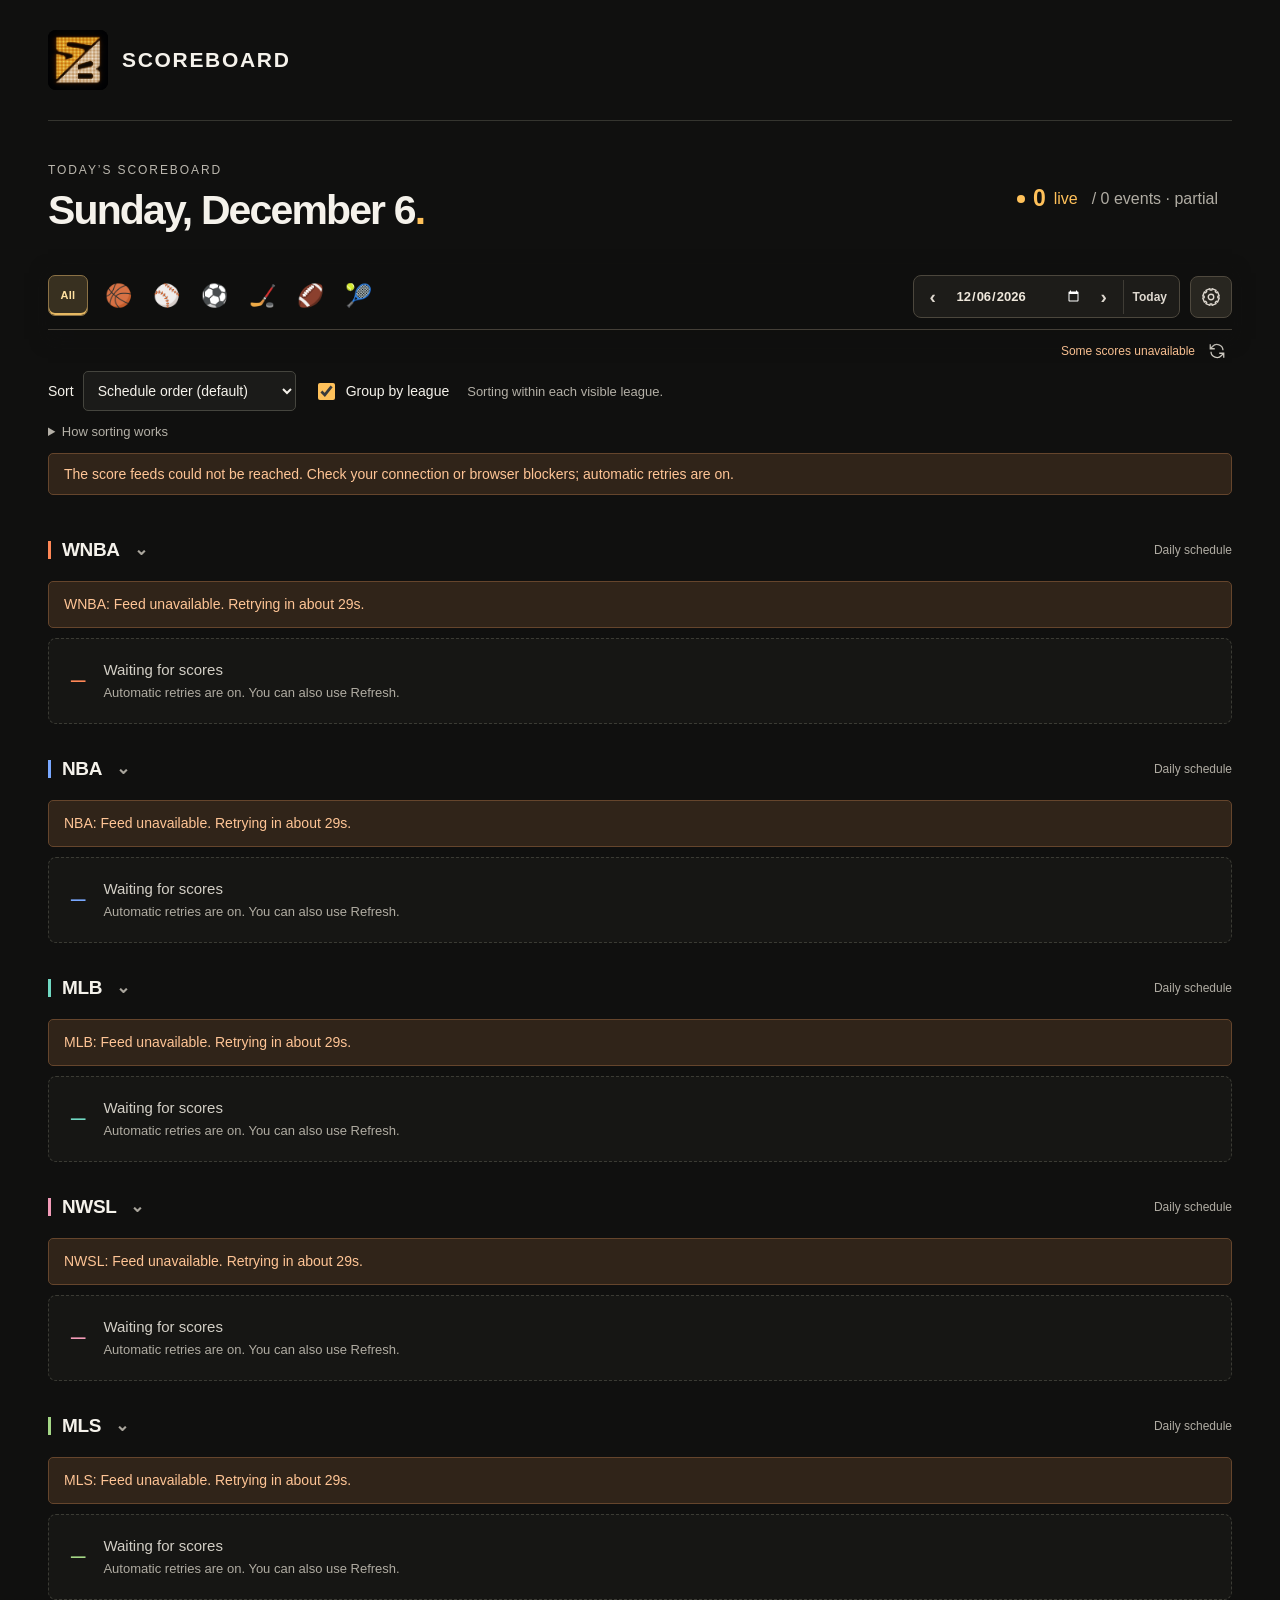
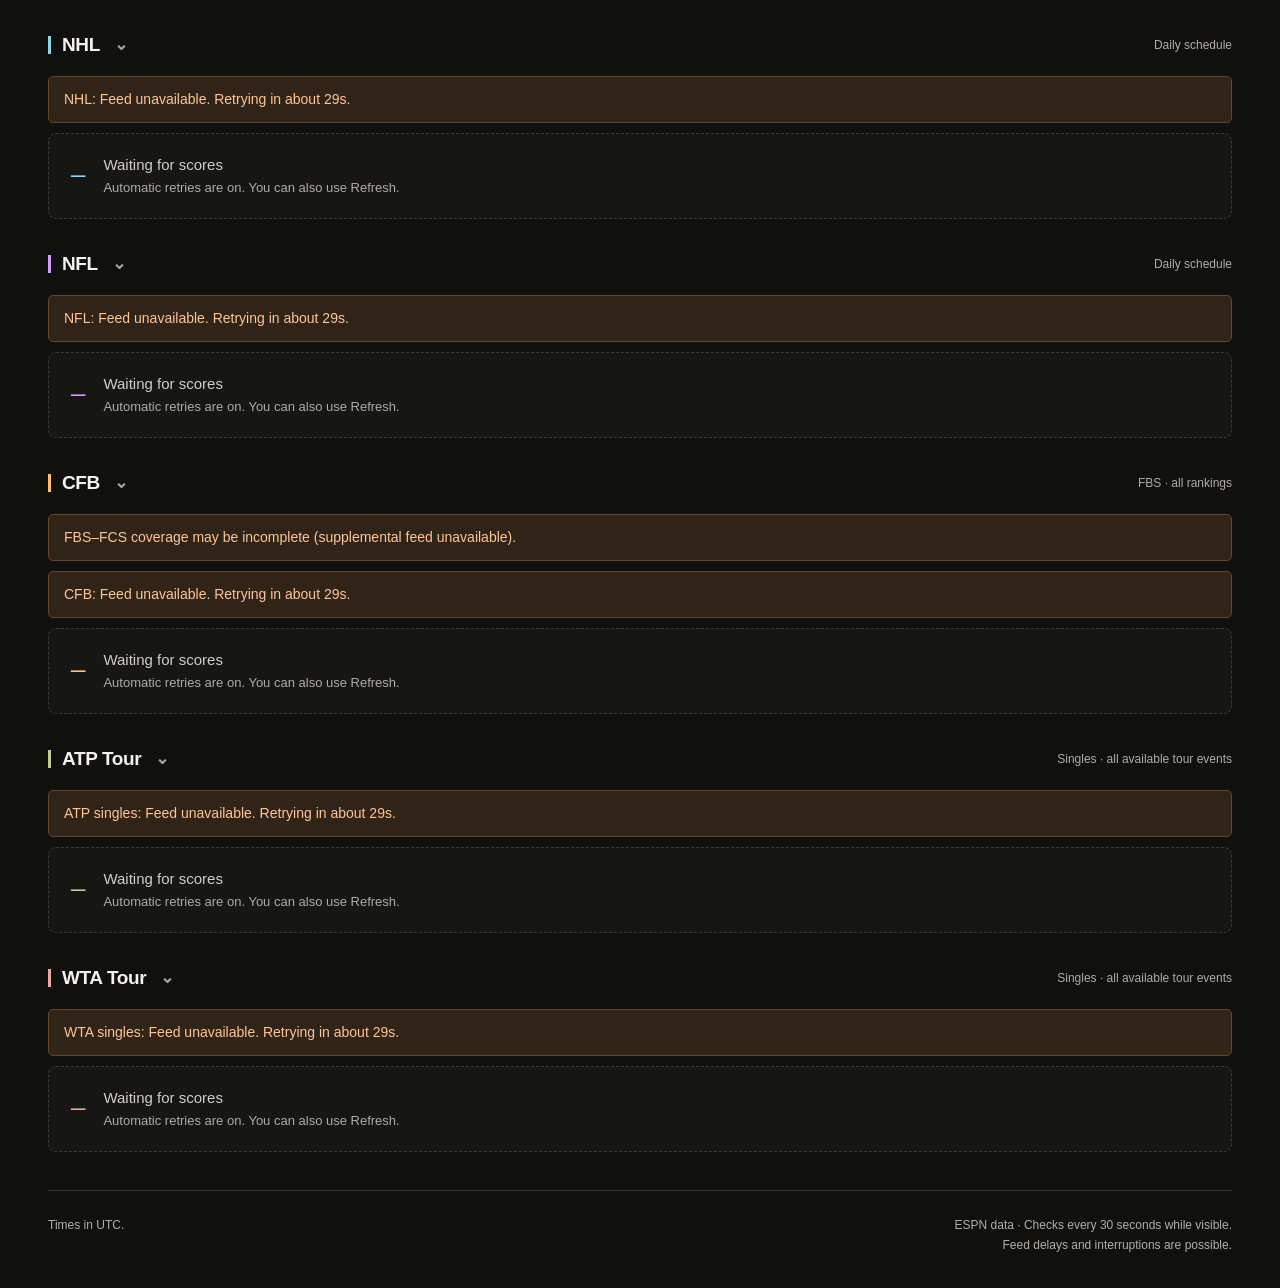
==== commit 34bdee92: "Add files via upload" ====
--- a/index.html
+++ b/index.html
@@ -5,7 +5,7 @@
 <meta name="viewport" content="width=device-width, initial-scale=1">
 <meta name="description" content="Live WNBA, NBA, MLB, NWSL, MLS, NHL, NFL, college football and ATP/WTA tennis tour scores. A portable scoreboard powered by ESPN data.">
 <meta name="application-name" content="Scoreboard">
-<meta name="app-version" content="scoreboard0_30">
+<meta name="app-version" content="scoreboard0_35">
 <meta name="theme-color" content="#10100f">
 <title>Scoreboard | Live sports</title>
 <link rel="icon" type="image/png" sizes="32x32" href="[data-uri]">
@@ -231,6 +231,8 @@
 .sport-tabs .family-all-label{font-size:10px;letter-spacing:.09em;font-weight:850}
 .sticky-score-nav .sport-tabs .family-expanded .sport-family-trigger{min-width:43px;color:#efcb87}
 .sticky-score-nav .sport-tabs .league-nav-choice{padding:0 10px;min-width:38px;font-weight:700;font-size:11px}
+.sticky-score-nav .sport-tabs .family-all-choice{min-width:39px;font-size:10px;font-weight:800;letter-spacing:.045em;padding:0 7px}
+.sticky-score-nav .sport-tabs .family-expanded .sport-family-trigger{background:transparent;border-color:transparent;box-shadow:none;min-width:36px}
 .sticky-nav-actions{display:flex;align-items:center;gap:10px;flex:0 0 auto}
 .sticky-score-nav .date-controls{display:flex;align-items:center;gap:3px;flex:none;padding:3px;border:1px solid #4c473d;border-radius:8px;background:#1d1c19}
 .sticky-score-nav .date-controls button,.settings-trigger{display:inline-flex;align-items:center;justify-content:center;flex:none;height:35px;min-width:32px;border:0;border-radius:5px;background:transparent;color:#ded8cf;font:600 19px/1 Arial,Helvetica,sans-serif}
@@ -770,6 +772,28 @@
  .live-count.live-filter-button{margin-top:10px;padding:9px 11px}
  .pin-game-button{padding:4px 6px}
 }
+
+/* 0_35 — on narrow screens, navigation gets a full row. The sticky
+   live counter uses the open space opposite the date controls below. */
+@media(max-width:760px){
+ .sticky-score-nav{display:grid;grid-template-columns:minmax(0,1fr) auto;column-gap:6px;row-gap:5px;align-items:center;min-height:89px}
+ .sticky-score-nav .sport-tabs,.sticky-score-nav.has-sticky-count .sport-tabs{grid-column:1/-1;grid-row:1;order:initial;width:100%;max-width:100%;min-width:0;flex-basis:auto;min-height:43px;height:45px;padding-right:2px}
+ .sticky-score-nav .sticky-live-summary,.sticky-score-nav .sticky-live-summary.live-filter-button{grid-row:2;grid-column:1;justify-self:start;position:static;left:auto;right:auto;top:auto;transform:none;margin:0;padding:6px 8px;font-size:10px;gap:4px;max-width:100%}
+ .sticky-score-nav.has-sticky-count .sticky-live-summary{display:inline-flex}
+ .sticky-score-nav .sticky-nav-actions,.sticky-score-nav.has-sticky-count .sticky-nav-actions{grid-row:2;grid-column:2;justify-self:end;width:auto;order:initial;margin:0}
+ .sticky-score-nav .sticky-nav-actions{gap:5px}
+ .sticky-score-nav .sport-tabs .family-expanded .sport-family-trigger{min-width:32px}
+}
+@media(max-width:420px){
+ .sticky-score-nav .date-picker input{width:108px}
+ .sticky-score-nav .date-controls button{min-width:27px}
+ .sticky-score-nav .date-controls .today-button{padding:0 5px}
+ .sticky-score-nav .settings-trigger{width:33px;min-width:33px}
+}
+@media(max-width:355px){
+ .sticky-score-nav.has-sticky-count .sticky-live-summary{grid-row:3;grid-column:1/-1;justify-self:center}
+ .sticky-score-nav .sticky-nav-actions{grid-column:1/-1;justify-self:end}
+}
 </style>
 </head>
 <body>
@@ -1139,6 +1163,9 @@
   let feeds=new Map();
   const cache=new Map();
   let queue=[],activeRequests=0;
+  // Score feeds are refreshed independently; a slow league must not block
+  // another league, a new tab, or a user-requested refresh.
+  const refreshJobs=new Map(),rerunLeagues=new Set();
   // Limit simultaneous connections. Queued jobs are cancelled when the date changes.
   function limited(task,signal) {
     return new Promise((resolve,reject)=>{queue.push({task,signal,resolve,reject});drain();});
@@ -1167,14 +1194,17 @@
       }finally{clearTimeout(timer);signal.removeEventListener('abort',abort);}
     },signal);
   }
-  async function request(path,date,signal,group=null) {
-    const groupParam=path==='football/college-football'?`&groups=${group??80}`:'';
+  async function request(path,date,signal,group=null,force=false) {
+    const groupParam=path==='football/college-football'&&group!=='ranked'?`&groups=${group??80}`:'';
     const url=`https://site.api.espn.com/apis/site/v2/sports/${path}/scoreboard?dates=${date.replaceAll('-','')}&limit=1000${groupParam}`;
     const saved=cache.get(url);
     const today=dateInZone(new Date(),zone);
     const offset=Math.abs((Date.parse(date+'T00:00:00Z')-Date.parse(today+'T00:00:00Z'))/86400000);
-    const ttl=offset===0?20000:offset===1?120000:600000;
-    if(saved&&Date.now()-saved.receivedAt<ttl)return saved;
+    // Adjacent-date feeds also contain games crossing local midnight. Never
+    // give a live game the two-minute neighbor-cache lifetime.
+    const cachedLive=!!saved?.data?.events?.some(e=>e.status?.type?.state==='in'||e.competitions?.some(c=>c.status?.type?.state==='in'));
+    const ttl=cachedLive?20000:offset===0?20000:offset===1?60000:600000;
+    if(!force&&saved&&Date.now()-saved.receivedAt<ttl)return saved;
     const data=await fetchESPNJSON(url,signal);
     if(!Array.isArray(data?.events))throw new Error('Unexpected scoreboard format');
     const value={data,receivedAt:Date.now()};
@@ -1208,83 +1238,296 @@
     fbsRegistry={ids,season,receivedAt:Date.now()};
     return ids;
   }
-  function mergedCfbScoreboard(fbsFeeds,fcsFeeds,ids){
-    const events=new Map();
-    for(const result of fbsFeeds)for(const e of result.data.events??[])events.set(String(e.id),e);
-    for(const result of fcsFeeds){
-      for(const e of result.data.events??[]){
-        if(events.has(String(e.id)))continue;
-        const competitors=(e.competitions??[]).flatMap(c=>c.competitors??[]);
-        if(competitors.some(c=>ids.has(String(c.team?.id??c.id??''))))events.set(String(e.id),e);
+  // The FBS roll-up does not always include every announced FBS matchup.
+  // Supplement it with ESPN's ranked slate and conference scoreboards.
+  // These are independent reads: a missing standings/FCS endpoint must NEVER
+  // hold up the main college football scores. We cache successful alternate
+  // snapshots so a previously discovered game remains visible during retries.
+  const CFB_RAPID_GROUPS=['ranked',8]; // Top-25 slate and SEC; live checks.
+  const CFB_AUDIT_GROUPS=[1,4,5,9,12,15,17,18,37,151]; // Other FBS conferences.
+  const CFB_AUDIT_INTERVAL=180000;
+  let cfbAuditCursor=0;
+  const cfbPrimary=new Map(),cfbSnapshots=new Map(),cfbInFlight=new Set(),cfbChecked=new Map(),cfbActiveGroups=new Set();
+  const cfbStatusRank={pre:0,in:1,post:2};
+  function mergeCfbCandidates(items){
+    const chosen=new Map();
+    for(const candidate of items){
+      const k=candidate.game.id,current=chosen.get(k);
+      const a=cfbStatusRank[candidate.game.state]??-1,b=cfbStatusRank[current?.game.state]??-1;
+      if(!current||a>b||(a===b&&(candidate.at>current.at||candidate.at===current.at&&candidate.center&&!current.center)))chosen.set(k,candidate);
+    }
+    return [...chosen.values()].map(c=>c.game);
+  }
+  function cfbSupplementStore(snapshotDay){
+    if(!cfbSnapshots.has(snapshotDay))cfbSnapshots.set(snapshotDay,new Map());
+    return cfbSnapshots.get(snapshotDay);
+  }
+  function publishCfb(snapshotDay,token){
+    if(token!==revision||snapshotDay!==day)return;
+    const base=cfbPrimary.get(snapshotDay),old=feeds.get('cfb');
+    if(!base||!old)return;
+    const extras=[];
+    for(const source of cfbSupplementStore(snapshotDay).values()) {
+      try {extras.push(...normalize(source.data,'cfb',snapshotDay,zone).map(game=>({game,at:source.receivedAt,center:false})));}
+      catch(error){console.warn('Ignoring invalid CFB supplemental response',error);}
+    }
+    const games=mergeCfbCandidates([...base.candidates,...extras]);
+    const freshestSupplement=Math.max(0,...[...cfbSupplementStore(snapshotDay).values()].map(x=>x.receivedAt));
+    const recovered=base.receivedAt===0&&extras.length>0;
+    // When a verified backup feed succeeds, it is CURRENT data even if the
+    // roll-up failed. Do not hide a live matchup behind a stale-feed filter.
+    feeds.set('cfb',{...old,games,
+      receivedAt:Math.max(base.receivedAt,freshestSupplement,old.receivedAt||0),
+      error:recovered?'':old.error,
+      coverageWarning:recovered?'Primary FBS feed unavailable; showing games recovered from ranked and conference feeds.':old.coverageWarning,
+      loading:false});
+    render();
+    const opened=findGame(expandedGame);
+    if(opened?.league==='cfb')loadExpanded(opened);
+  }
+  function rememberCfbSource(snapshotDay,sourceKey,payload,receivedAt,token){
+    if(token!==revision||snapshotDay!==day)return;
+    cfbSupplementStore(snapshotDay).set(sourceKey,{data:payload,receivedAt});
+    // Promote a conference with a live matchup missing from the FBS roll-up
+    // to live-rate polling; do not leave a recovered game frozen for minutes.
+    if(sourceKey.startsWith('group:')){
+      const group=Number(sourceKey.slice(6));
+      if(Number.isInteger(group)&&!CFB_RAPID_GROUPS.includes(group)){
+        const primaryIds=new Set((cfbPrimary.get(snapshotDay)?.candidates??[]).map(c=>c.game.id));
+        const uncoveredLive=normalize(payload,'cfb',snapshotDay,zone).some(g=>g.state==='in'&&!primaryIds.has(g.id));
+        if(uncoveredLive)cfbActiveGroups.add(group);
+        else cfbActiveGroups.delete(group);
       }
     }
-    return {events:[...events.values()]};
+    publishCfb(snapshotDay,token);
+  }
+  function checkCfbGroup(snapshotDay,token,signal,group,force=false){
+    const key=token+':'+snapshotDay+':'+group;
+    const freshnessKey=snapshotDay+':'+group;
+    const last=cfbChecked.get(freshnessKey)??0;
+    const interval=CFB_RAPID_GROUPS.includes(group)?REFRESH_MS:CFB_AUDIT_INTERVAL;
+    if(cfbInFlight.has(key)||(!force&&Date.now()-last<interval))return;
+    cfbChecked.set(freshnessKey,Date.now());
+    cfbInFlight.add(key);
+    // Use only this scoreboard date. The main FBS roll-up already reads
+    // adjacent days for late-night games and timezone differences.
+    request('football/college-football',snapshotDay,signal,group,force)
+      .then(result=>rememberCfbSource(snapshotDay,'group:'+group,result.data,result.receivedAt,token))
+      .catch(error=>{if(!signal.aborted)console.warn('CFB conference/ranked coverage unavailable:',group,error);})
+      .finally(()=>cfbInFlight.delete(key));
+  }
+  function checkCfbFcs(snapshotDay,token,signal,force){
+    const key=token+':'+snapshotDay+':fcs',freshnessKey=snapshotDay+':fcs',last=cfbChecked.get(freshnessKey)??0;
+    if(cfbInFlight.has(key)||(!force&&Date.now()-last<CFB_AUDIT_INTERVAL))return;
+    cfbInFlight.add(key);cfbChecked.set(freshnessKey,Date.now());
+    const season=Number(snapshotDay.slice(0,4))-(Number(snapshotDay.slice(5,7))<=2?1:0);
+    // Run only AFTER the primary response has already been published.
+    (async()=>{
+      const ids=await fbsTeamIds(signal,season);
+      const dates=[-1,0,1].map(n=>dayShift(snapshotDay,n));
+      const settlements=await Promise.allSettled(dates.map(d=>request('football/college-football',d,signal,81,force)));
+      const results=settlements.filter(r=>r.status==='fulfilled').map(r=>r.value);
+      if(!results.length)throw Error('No FCS supplemental scoreboards available');
+      const events=new Map();
+      for(const r of results)for(const e of r.data.events??[]){
+        const teams=(e.competitions??[]).flatMap(c=>c.competitors??[]);
+        if(teams.some(c=>ids.has(String(c.team?.id??c.id??''))))events.set(String(e.id),e);
+      }
+      rememberCfbSource(snapshotDay,'fbs-fcs',{events:[...events.values()]},Math.max(...results.map(r=>r.receivedAt)),token);
+    })().catch(error=>{
+      if(signal.aborted||token!==revision||snapshotDay!==day)return;
+      console.warn('FBS-FCS supplement unavailable',error);
+      const old=feeds.get('cfb');if(old){feeds.set('cfb',{...old,coverageWarning:'FBS–FCS coverage may be incomplete (supplemental feed unavailable).'});render();}
+    }).finally(()=>cfbInFlight.delete(key));
+  }
+  function checkCfbCoverage(snapshotDay,token,signal,force){
+    // Ranked and SEC results publish as soon as each is received.
+    for(const group of [...CFB_RAPID_GROUPS,...cfbActiveGroups])checkCfbGroup(snapshotDay,token,signal,group,force);
+    // Periodic league-wide audit; conference requests share the normal
+    // bounded network queue, so main live score refreshes remain independent.
+    // Rotate a small audit batch each poll instead of saturating all six
+    // network connections with secondary conference requests at once.
+    for(let i=0;i<3;i++){
+      const group=CFB_AUDIT_GROUPS[(cfbAuditCursor+i)%CFB_AUDIT_GROUPS.length];
+      checkCfbGroup(snapshotDay,token,signal,group,force);
+    }
+    cfbAuditCursor=(cfbAuditCursor+3)%CFB_AUDIT_GROUPS.length;
+    checkCfbFcs(snapshotDay,token,signal,force);
+  }
+  // Secondary broad-month audit for the non-CFB leagues. Daily scoreboard
+  // endpoints can omit an event despite a larger monthly schedule listing it.
+  // This source is additive: it never deletes or overwrites a current daily
+  // reading of the same status. Audits are bounded to two concurrent reads,
+  // do not delay the primary score fetch, and never infer missing events.
+  const coverageSnapshots=new Map(),coverageAttempts=new Map(),coverageJobs=new Set();
+  let coverageActive=0;
+  const COVERAGE_INTERVAL_MS=4*60000, COVERAGE_MAX_CONCURRENT=2;
+  const coverageGrade={pre:0,in:1,post:2};
+  function applyCoverage(def,snapshotDay){
+    const feed=feeds.get(def.key);if(!feed||!feed.receivedAt)return;
+    const primary=feed.baseGames??feed.games;
+    const supplement=coverageSnapshots.get(def.id);
+    const matches=supplement?.day===snapshotDay?supplement.games:[];
+    const merged=new Map(primary.map(g=>[g.id,g]));let recovered=0;
+    for(const candidate of matches){
+      const current=merged.get(candidate.id);
+      if(!current){merged.set(candidate.id,candidate);recovered++;}
+      else if((coverageGrade[candidate.state]??-1)>(coverageGrade[current.state]??-1))merged.set(candidate.id,candidate);
+    }
+    const notice=recovered?`${recovered} ${recovered===1?'game':'games'} recovered from a broader schedule listing.`:'';
+    feeds.set(def.key,{...feed,games:[...merged.values()],coverageWarning:[feed.baseWarning,notice].filter(Boolean).join(' ')});
+  }
+  function scheduleCoverageAudit(snapshotDay,token,signal){
+    if(token!==revision||signal.aborted||!navigator.onLine)return;
+    const now=Date.now();
+    for(const def of defs){
+      if(coverageActive>=COVERAGE_MAX_CONCURRENT)break;
+      if(def.id==='cfb'||!neededLeagueIds().has(def.id))continue;
+      const feed=feeds.get(def.key);
+      if(!feed||(!feed.receivedAt&&!feed.error)||!Array.isArray(feed.games))continue;
+      const key=token+':'+def.id,previous=coverageAttempts.get(def.id)??0;
+      if(coverageJobs.has(key)||now-previous<COVERAGE_INTERVAL_MS)continue;
+      coverageAttempts.set(def.id,now);coverageJobs.add(key);coverageActive++;
+      const month=snapshotDay.slice(0,7).replace('-','');
+      const url=`https://site.api.espn.com/apis/site/v2/sports/${def.path}/scoreboard?dates=${month}&limit=1000`;
+      fetchESPNJSON(url,signal).then(data=>{
+        if(!Array.isArray(data?.events))throw Error('Unexpected monthly scoreboard format');
+        if(token!==revision||snapshotDay!==day)return;
+        const games=normalize(data,def.id,snapshotDay,zone,def.tour);
+        coverageSnapshots.set(def.id,{day:snapshotDay,games,receivedAt:Date.now()});
+        // A failed primary daily feed is not a reason to suppress verified
+        // month-feed matchups. Keep the warning and ordinary retry schedule.
+        const primary=feeds.get(def.key);
+        if(games.length&&primary?.error&&!primary.receivedAt){
+          feeds.set(def.key,{...primary,baseGames:[],games:[],receivedAt:Date.now(),error:'',baseWarning:'Daily scoreboard unavailable; showing a broader schedule as backup.',loading:false});
+        }
+        applyCoverage(def,snapshotDay);render();
+      }).catch(error=>{
+        // An unsupported month format or unavailable audit endpoint must not
+        // take down a working daily scoreboard. Keep existing known games.
+        if(!signal.aborted)console.warn('Supplemental schedule audit unavailable:',def.id,error);
+      }).finally(()=>{coverageJobs.delete(key);coverageActive=Math.max(0,coverageActive-1);});
+    }
   }
   function emptyFeed() {return {games:[],receivedAt:0,error:'',failures:0,nextTry:0,loading:false};}
   function isStale(f) {return !!f.error||!!f.receivedAt&&Date.now()-f.receivedAt>STALE_MS;}
   function busyState(value) {
-    busy=value;$('refresh').disabled=value;$('refresh-icon').classList.toggle('spin',value);
+    busy=value;$('refresh').disabled=false;$('refresh-icon').classList.toggle('spin',value);
     $('scores-panel').setAttribute('aria-busy',String(value));updateStatus();
   }
-  async function refresh(force=false) {
-    if(busy||document.hidden)return;
+  // One canonical scoreboard state per league. Only one network job is allowed
+  // per league/date, but jobs for different leagues can complete independently.
+  // A click on Refresh during an in-flight request schedules one real follow-up.
+  function launchFeedRefresh(def,force=false){
+    const token=revision,signal=controller.signal,snapshotDay=day;
+    if(refreshJobs.has(def.key)){
+      if(force)rerunLeagues.add(def.key);
+      return;
+    }
+    if(!force&&Date.now()<(feeds.get(def.key)?.nextTry??0))return;
+    const old=feeds.get(def.key)||emptyFeed();
+    feeds.set(def.key,{...old,loading:true});
+    const job=refreshLeague(def,old,signal,snapshotDay,token,force).finally(()=>{
+      if(token!==revision)return;
+      refreshJobs.delete(def.key);
+      busyState(refreshJobs.size>0);
+      // Follow up ONLY this league. Re-running all leagues here would make
+      // overlapping manual refreshes cascade indefinitely.
+      const mustRerun=rerunLeagues.delete(def.key);
+      if(mustRerun&&neededLeagueIds().has(def.id))queueMicrotask(()=>{
+        if(token===revision){launchFeedRefresh(def,true);busyState(refreshJobs.size>0);}
+      });
+    });
+    refreshJobs.set(def.key,job);
+  }
+  function refresh(force=false) {
+    if(document.hidden)return;
     if(!navigator.onLine){updateStatus();return;}
-    const token=revision,signal=controller.signal,snapshotDay=day;
     const neededIds=neededLeagueIds();
-    const needed=defs.filter(d=>neededIds.has(d.id)).filter(d=>force||Date.now()>=(feeds.get(d.key)?.nextTry??0));
-    if(!needed.length){updateStatus();return;}
-    busyState(true);
-    for(const def of needed){const f=feeds.get(def.key)||emptyFeed();f.loading=true;feeds.set(def.key,f);}
+    const needed=defs.filter(d=>neededIds.has(d.id))
+      // Active games go first when the network queue is congested.
+      .sort((a,b)=>Number(!(feeds.get(a.key)?.games??[]).some(g=>g.state==='in'))-Number(!(feeds.get(b.key)?.games??[]).some(g=>g.state==='in')));
+    for(const def of needed)launchFeedRefresh(def,force);
+    scheduleCoverageAudit(day,revision,controller.signal);
+    busyState(refreshJobs.size>0);
+  }
+  async function refreshLeague(def,old,signal,snapshotDay,token,force) {
+    try {
+      // Adjacent dates catch games that cross a local midnight. Ordinarily
+      // cached neighbor dates are reused; explicit Refresh bypasses the cache.
+      const dates=[-1,0,1].map(n=>dayShift(snapshotDay,n));
+      // A failed adjacent-day request must not erase today's games.
+      // Publish every successful date and mark gaps rather than failing the
+      // entire league on one rejected promise.
+      const settlements=await Promise.allSettled(dates.map(date=>request(def.path,date,signal,null,force)));
+      const results=settlements.flatMap((r,i)=>r.status==='fulfilled'?[{...r.value,dayIndex:i}]:[]);
+      if(!results.length)throw Error('All scoreboard date requests failed');
+      const partial=results.length<dates.length;
+      if(def.id==='cfb'){
+        const candidates=results.flatMap(result=>normalize(result.data,'cfb',snapshotDay,zone)
+          .map(game=>({game,at:result.receivedAt,center:result.dayIndex===1})));
+        if(token!==revision)return;
+        cfbPrimary.set(snapshotDay,{candidates,receivedAt:Math.min(...results.map(r=>r.receivedAt))});
+        // Do not defer the primary FBS feed until the ranked, conference,
+        // standings, or FCS endpoints respond.
+        feeds.set(def.key,{...old,games:mergeCfbCandidates(candidates),receivedAt:Math.min(...results.map(r=>r.receivedAt)),error:'',coverageWarning:partial?'One CFB date feed failed; alternate sources are being checked.':old.coverageWarning??'',failures:0,nextTry:0,loading:false});
+        publishCfb(snapshotDay,token);
+        checkCfbCoverage(snapshotDay,token,signal,force);
+      }else{
+        // Prefer a live/final status over a stale scheduled duplicate from
+        // an adjacent-date response, then prefer the newest snapshot.
+        const candidates=results.flatMap(r=>normalize(r.data,def.id,snapshotDay,zone,def.tour)
+          .map(game=>({game,at:r.receivedAt,center:r.dayIndex===1})));
+        const quality={pre:0,in:1,post:2},chosen=new Map();
+        for(const candidate of candidates){
+          const current=chosen.get(candidate.game.id);
+          const grade=x=>quality[x.game.state]??-1;
+          if(!current||grade(candidate)>grade(current)||
+            (grade(candidate)===grade(current)&&(candidate.at>current.at||candidate.at===current.at&&candidate.center&&!current.center)))
+            chosen.set(candidate.game.id,candidate);
+        }
+        if(token!==revision)return;
+        const baseGames=[...chosen.values()].map(x=>x.game);
+        const baseWarning=partial?'One adjacent-date feed failed; this schedule may be incomplete.':'';
+        feeds.set(def.key,{games:baseGames,baseGames,baseWarning,receivedAt:Math.min(...results.map(r=>r.receivedAt)),error:'',coverageWarning:baseWarning,failures:0,nextTry:0,loading:false});
+        applyCoverage(def,snapshotDay);
+      }
+    }catch(error){
+      if(token!==revision||signal.aborted)return;
+      // Even a completely unavailable FBS roll-up must not suppress games
+      // that ESPN's ranked or conference scoreboard can still provide.
+      if(def.id==='cfb'){
+        cfbPrimary.set(snapshotDay,{candidates:[],receivedAt:0});
+        checkCfbCoverage(snapshotDay,token,signal,force);
+      }
+      const failures=old.failures+1;
+      const fallback=def.id==='cfb'?null:coverageSnapshots.get(def.id);
+      if(fallback?.day===snapshotDay&&fallback.games.length){
+        // Month feed supplies known events when daily score requests all fail.
+        // This is incomplete coverage, never a verified empty schedule.
+        const baseGames=old.baseGames??[];
+        feeds.set(def.key,{...old,baseGames,games:baseGames,receivedAt:fallback.receivedAt,error:'',baseWarning:'Daily scoreboard unavailable; using broader schedule as backup.',failures,nextTry:Date.now()+Math.min(300000,REFRESH_MS*2**(failures-1)),loading:false});
+        applyCoverage(def,snapshotDay);
+      }else feeds.set(def.key,{...old,loading:false,error:'Could not reach the score feed.',failures,nextTry:Date.now()+Math.min(300000,REFRESH_MS*2**(failures-1))});
+    }
+    if(token!==revision)return;
+    lastCheck=Date.now();
     render();
-    await Promise.all(needed.map(async def=>{
-      const old=feeds.get(def.key)||emptyFeed();
-      try {
-        // Adjacent calendar days catch games that cross a local midnight.
-        const dates=[-1,0,1].map(n=>dayShift(snapshotDay,n));
-        const results=await Promise.all(dates.map(date=>request(def.path,date,signal)));
-        let payloads=results.map(r=>r.data),coverageWarning='';
-        // Best-effort CFB supplement: failure never removes the main FBS feed.
-        if(def.id==='cfb'){
-          try{
-            const season=Number(snapshotDay.slice(0,4))-(Number(snapshotDay.slice(5,7))<=2?1:0);
-            const [ids,...fcs]=await Promise.all([fbsTeamIds(signal,season),...dates.map(date=>request(def.path,date,signal,81))]);
-            payloads=[mergedCfbScoreboard(results,fcs,ids)];
-          }catch(error){
-            if(signal.aborted)throw error;
-            coverageWarning='FBS–FCS games may be missing (supplemental feed unavailable).';
-            console.warn('CFB supplement unavailable.',error);
-          }
-        }
-        // A game can appear in more than one adjacent-date response. Prefer
-        // the most recently received copy; otherwise a stale cached neighbor
-        // can overwrite a newly fetched score during live monitoring.
-        const games=payloads.map((data,i)=>({data,at:results[i]?.receivedAt??Date.now()}))
-          .sort((a,b)=>a.at-b.at)
-          .flatMap(({data})=>normalize(data,def.id,snapshotDay,zone,def.tour));
-        if(token!==revision)return;
-        feeds.set(def.key,{games:[...new Map(games.map(g=>[g.id,g])).values()],receivedAt:Math.min(...results.map(r=>r.receivedAt)),error:'',coverageWarning,failures:0,nextTry:0,loading:false});
-      } catch(error) {
-        if(token!==revision||signal.aborted)return;
-        const failures=old.failures+1;
-        feeds.set(def.key,{...old,loading:false,error:'Could not reach the score feed.',failures,nextTry:Date.now()+Math.min(300000,REFRESH_MS*2**(failures-1))});
-      }
-      if(token===revision)render();
-    }));
-    if(token!==revision)return;
-    lastCheck=Date.now();busyState(false);render();
-    const open=findGame(expandedGame);if(open)loadExpanded(open);
-    const failed=needed.filter(d=>feeds.get(d.key)?.error).length;
-    $('announcer').textContent=failed?'Refresh completed. Some scores are unavailable.':'Scores checked at '+time(lastCheck)+'.';
-    // A team may have been favorited during this refresh. Pick up its feed
-    // immediately instead of waiting for the next 30-second timer cycle.
-    if(defs.some(d=>neededLeagueIds().has(d.id)&&!feeds.has(d.key)))queueMicrotask(()=>{if(token===revision&&!busy)refresh();});
+    // As soon as a league has reported once, its independent coverage audit
+    // can start without blocking the scoreboard or a different league.
+    scheduleCoverageAudit(snapshotDay,token,signal);
+    const open=findGame(expandedGame);if(open&&open.league===def.id)loadExpanded(open);
+    // A sport/favorite may have been selected while this feed was in flight.
+    // Launch newly needed leagues without waiting for the next timer tick.
+    if(defs.some(d=>neededLeagueIds().has(d.id)&&!feeds.has(d.key)))
+      queueMicrotask(()=>{if(token===revision)refresh();});
   }
   function changeDay(next) {
     if(!validDay(next)){$('date').value=day;return;}
     followToday=next===dateInZone(new Date(),zone);
     if(next===day){refresh(true);return;}
     if(monitorDialog.open)closeMonitor();
-    controller.abort();revision++;controller=new AbortController();
+    controller.abort();revision++;controller=new AbortController();refreshJobs.clear();rerunLeagues.clear();coverageSnapshots.clear();coverageAttempts.clear();cfbPrimary.clear();cfbSnapshots.clear();cfbChecked.clear();cfbActiveGroups.clear();cfbAuditCursor=0;
     expandedGame='';expandedState.clear();summaryCache.clear();day=next;feeds=new Map();lastCheck=0;busyState(false);updateDate();render();refresh();
   }
   function updateDate() {
@@ -3128,10 +3371,13 @@
       const subtitle=items.length?`${items.length} ${['atp','wta'].includes(s.id)?'matches':'games'}${incomplete?' · incomplete':''}`:['atp','wta'].includes(s.id)?'Singles · all available tour events':s.id==='cfb'?'FBS · all rankings':'Daily schedule';
       let content;
       if(items.length)content=`<div class="games-grid">${items.map(i=>card(i.game,i.stale)).join('')}</div>`;
-      else if(liveOnly&&!pending)content=`<div class="empty-state"><span class="empty-dash">—</span><div><p>No live games in ${esc(s.name)}</p><span>Turn off the live-only filter to see scheduled and final games.</span></div></div>`;
+      else if(liveOnly&&!pending&&!errors.length)content=`<div class="empty-state"><span class="empty-dash">—</span><div><p>No live games in ${esc(s.name)}</p><span>Turn off the live-only filter to see scheduled and final games.</span></div></div>`;
       else if(pending)content=`<div class="empty-state loading-state"><span class="empty-dash">···</span><div><p>Loading ${esc(s.name)} scores…</p><span>Connecting to ESPN.</span></div></div>`;
       else content=`<div class="empty-state"><span class="empty-dash">—</span><div><p>${errors.length?'Waiting for scores':['atp','wta'].includes(s.id)?'No singles matches listed':'No games listed for this date'}</p><span>${errors.length?'Automatic retries are on. You can also use Refresh.':['atp','wta'].includes(s.id)?'Tour tournaments, including Grand Slams, Masters/1000s and other available events.':'Choose another date to see the schedule.'}</span></div></div>`;
-      const collapsed=collapsedLeagues.has(s.id);
+      // Live-only always exposes matching cards even if a league was collapsed
+      // in the normal scoreboard. The stored collapse preference is untouched.
+      const collapsed=collapsedLeagues.has(s.id)&&!(liveOnly&&items.length);
+      if(liveOnly&&!items.length&&!incomplete)return '';
       return `<section class="league-section ${collapsed?'league-is-collapsed':''}" data-league="${s.id}" style="--league-color:${s.color}" aria-label="${esc(s.name)}"><div class="league-heading"><div class="league-heading-main"><h2><button type="button" class="league-collapse" data-collapse-league="${s.id}" aria-expanded="${!collapsed}" aria-controls="league-content-${s.id}" aria-label="${collapsed?'Expand':'Collapse'} ${esc(s.name)}"><span class="league-bar" aria-hidden="true"></span>${esc(s.name)}<span class="league-chevron" aria-hidden="true">⌄</span></button></h2></div><span class="league-subtitle">${subtitle}</span></div><div class="league-content" id="league-content-${s.id}" ${collapsed?'hidden':''}>${collapsed?'':notices+content}</div></section>`;
     }).join('');
     const across=!grouped&&(selected==='all'||selected.startsWith('sport:'));
@@ -3158,7 +3404,8 @@
     const favoriteItems=eligible.filter(i=>!isPinned(i.game)&&isFavoriteGame(i.game)).sort((a,b)=>compareGames(a,b,sortMode));
     const featured=(label,items,slug,icon)=>items.length?`<section class="featured-games featured-${slug}" aria-label="${label}"><div class="featured-heading"><h2><span class="featured-symbol" aria-hidden="true">${icon}</span> ${label}</h2><span>${items.length} ${items.length===1?'game':'games'} · Also listed in their leagues</span></div><div class="games-grid">${items.map(i=>card(i.game,i.stale,false,slug)).join('')}</div></section>`:'';
     const featuredHTML=featured('Pinned games',pinnedItems,'pinned','⌖')+featured('Favorite teams',favoriteItems,'favorites','★');
-    $('scores-panel').innerHTML=featuredHTML+(across?`<section class="league-section" aria-label="All games sorted together">${allNotices.join('')}${waiting.length?`<p class="loading-summary">Loading ${esc(waiting.join(', '))}…</p>`:''}${allItems.length?`<div class="games-grid">${allItems.map(i=>card(i.game,i.stale)).join('')}</div>`:waiting.length?'':`<div class="empty-state"><span class="empty-dash">—</span><div><p>${liveOnly?'No live games in this selection':unknown?'Waiting for scores':'No games listed for this date'}</p><span>${liveOnly?'Turn off the live-only filter to see the full schedule.':unknown?'Automatic retries are on.':'Choose another date to see the schedule.'}</span></div></div>`}</section>`:groupedHTML);
+    const noLiveMessage=liveOnly&&!live&&!unknown?'<div class="empty-state" role="status"><span class="empty-dash">—</span><div><p>No live games in this selection</p><span>Turn off the live-only filter to see all games.</span></div></div>':'';
+    $('scores-panel').innerHTML=featuredHTML+(across?`<section class="league-section" aria-label="All games sorted together">${allNotices.join('')}${waiting.length?`<p class="loading-summary">Loading ${esc(waiting.join(', '))}…</p>`:''}${allItems.length?`<div class="games-grid">${allItems.map(i=>card(i.game,i.stale)).join('')}</div>`:waiting.length?'':`<div class="empty-state"><span class="empty-dash">—</span><div><p>${liveOnly&&!unknown?'No live games in this selection':unknown?'Live status temporarily unavailable':'No games listed for this date'}</p><span>${liveOnly&&!unknown?'Turn off the live-only filter to see the full schedule.':unknown?'A feed is missing or stale. Automatic retries are on.':'Choose another date to see the schedule.'}</span></div></div>`}</section>`:groupedHTML+noLiveMessage);
     $('sort-scope').textContent=across?'All visible leagues, sorted together. Enable grouping for collapsible league sections.':'Sorting within each visible league.';
     $('sort-description').textContent=SORT_MODES[sortMode].help;
     $('group-sports').disabled=selected!=='all'&&!selected.startsWith('sport:');
@@ -3170,7 +3417,7 @@
       const button=$(id);
       button.setAttribute('aria-pressed',String(liveOnly));
       button.setAttribute('aria-label',liveOnly?'Show all games':'Show live games only');
-      button.title=liveOnly?'Show scheduled, live and finished games':'Show live games only';
+      button.title=(liveOnly?'Show scheduled, live and finished games':'Show live games only')+(unknown?' (some feeds are incomplete)':'');
       button.classList.toggle('is-active',liveOnly);
     }
     queueStickyCounter();
@@ -3201,6 +3448,7 @@
   }
   for(const id of ['live-filter-main','live-filter-sticky'])$(id).addEventListener('click',()=>{
     liveOnly=!liveOnly;saveView();render();
+    if(liveOnly)refresh();
     $(id).focus({preventScroll:true});
     $('announcer').textContent=liveOnly?'Showing live games only.':'Showing all games.';
   });
@@ -3210,13 +3458,14 @@
   $('group-sports').addEventListener('change',()=>{grouped=$('group-sports').checked;saveView();render();});
   function paintSportTabs(){
     // Only one navigation: family icons reveal their leagues in-place.
+    // Keep the sport icon in place when expanded; ALL precedes it.
     const families=SPORT_FAMILIES.filter(f=>f.leagues.some(id=>!hiddenLeagues.has(id))).sort((a,b)=>Math.min(...a.leagues.filter(id=>!hiddenLeagues.has(id)).map(id=>leagueOrder.indexOf(id)))-Math.min(...b.leagues.filter(id=>!hiddenLeagues.has(id)).map(id=>leagueOrder.indexOf(id))));
     let tabs=`<button type="button" role="tab" id="tab-all" aria-selected="${selected==='all'}" data-sport="all" data-state="${selected==='all'?'active':'inactive'}" class="sport-all" aria-label="All sports" title="All sports">All</button>`;
     for(const family of families){
       const expanded=selected==='sport:'+family.id||family.leagues.includes(selected);
       const leagueItems=leagueOrder.filter(id=>family.leagues.includes(id)&&!hiddenLeagues.has(id));
       const isSelected=selected==='sport:'+family.id;
-      tabs+=`<div class="sport-family ${expanded?'family-expanded':''}" data-family="${family.id}"><button type="button" role="tab" id="tab-sport-${family.id}" aria-selected="${isSelected}" data-sport="sport:${family.id}" data-state="${isSelected?'active':expanded?'family':'inactive'}" title="${expanded?'All':'Show'} ${esc(family.name)} leagues" aria-label="${expanded?'All':'Show'} ${esc(family.name)} leagues" class="sport-family-trigger">${expanded?'<span class="family-all-label">ALL</span>':`<span class="sport-symbol" aria-hidden="true">${family.icon}</span>`}</button>${expanded?leagueItems.map(id=>{const sport=SPORTS.find(s=>s.id===id);return `<button type="button" role="tab" id="tab-${id}" data-sport="${id}" data-state="${selected===id?'active':'inactive'}" aria-selected="${selected===id}" title="${esc(sport.name)}" class="league-nav-choice">${esc(sport.name)}</button>`;}).join(''):''}</div>`;
+      tabs+=`<div class="sport-family ${expanded?'family-expanded':''}" data-family="${family.id}">${expanded?`<button type="button" role="tab" data-sport="sport:${family.id}" aria-selected="${isSelected}" data-state="${isSelected?'active':'inactive'}" class="family-all-choice" title="All ${esc(family.name)} leagues" aria-label="All ${esc(family.name)} leagues">ALL</button>`:''}<button type="button" id="tab-sport-${family.id}" data-sport="sport:${family.id}" data-state="${expanded?'family':'inactive'}" title="${esc(family.name)}" aria-label="${esc(family.name)}" class="sport-family-trigger"><span class="sport-symbol" aria-hidden="true">${family.icon}</span></button>${expanded?leagueItems.map(id=>{const sport=SPORTS.find(s=>s.id===id);return `<button type="button" role="tab" id="tab-${id}" data-sport="${id}" data-state="${selected===id?'active':'inactive'}" aria-selected="${selected===id}" title="${esc(sport.name)}" class="league-nav-choice">${esc(sport.name)}</button>`;}).join(''):''}</div>`;
     }
     $('sport-tabs').innerHTML=tabs;
   }
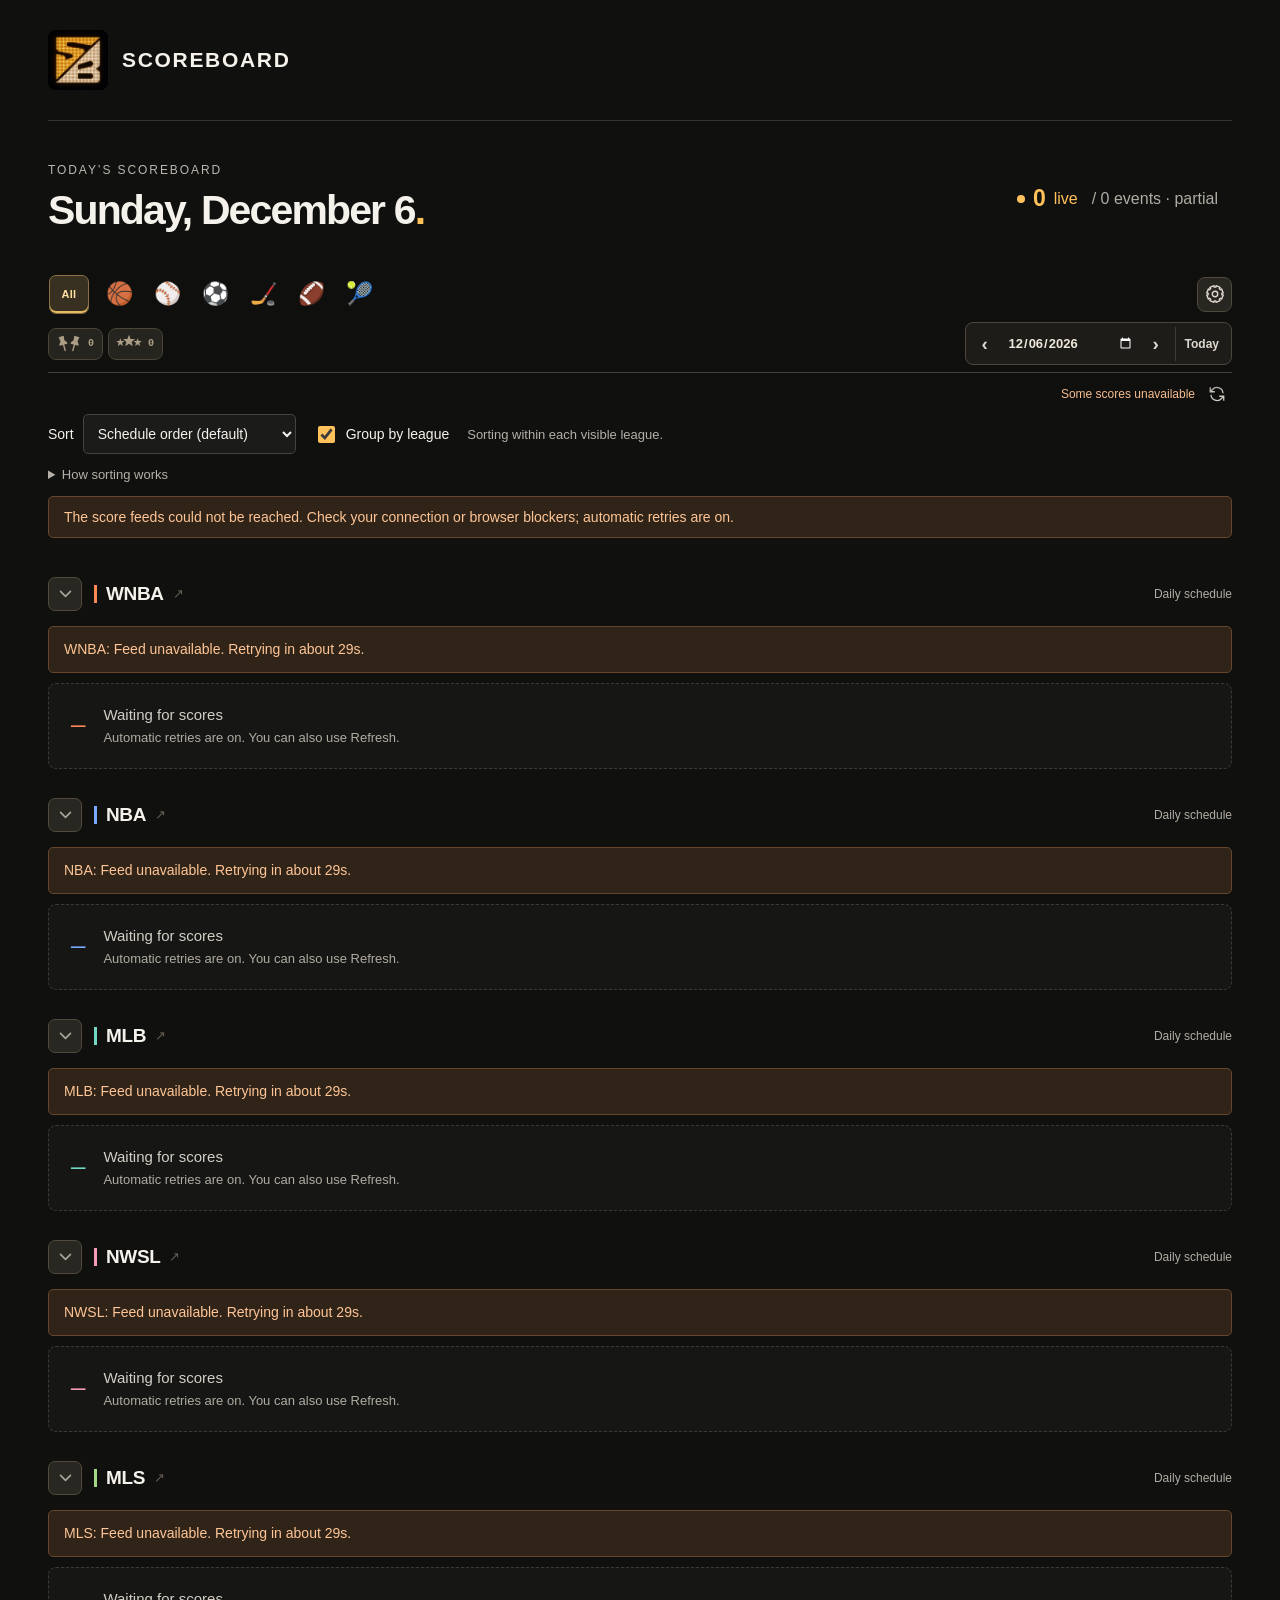
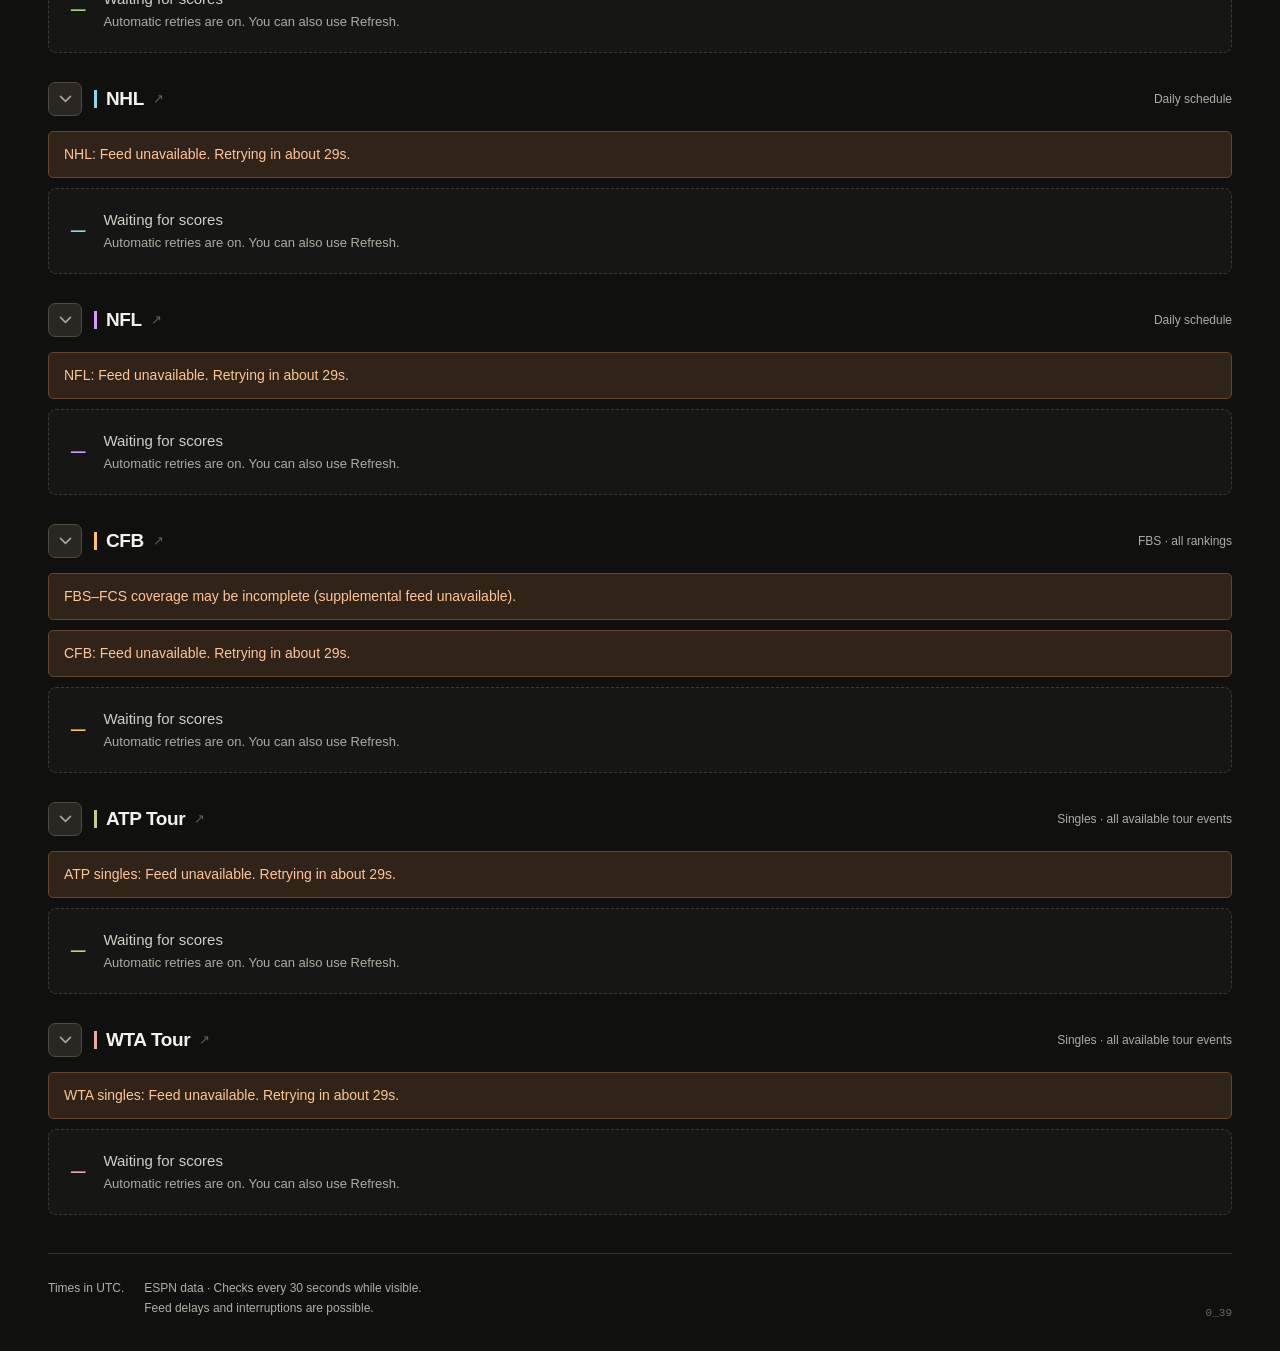
==== commit f92c2770: "Add files via upload" ====
--- a/index.html
+++ b/index.html
@@ -5,7 +5,7 @@
 <meta name="viewport" content="width=device-width, initial-scale=1">
 <meta name="description" content="Live WNBA, NBA, MLB, NWSL, MLS, NHL, NFL, college football and ATP/WTA tennis tour scores. A portable scoreboard powered by ESPN data.">
 <meta name="application-name" content="Scoreboard">
-<meta name="app-version" content="scoreboard0_35">
+<meta name="app-version" content="scoreboard0_39">
 <meta name="theme-color" content="#10100f">
 <title>Scoreboard | Live sports</title>
 <link rel="icon" type="image/png" sizes="32x32" href="[data-uri]">
@@ -794,6 +794,201 @@
  .sticky-score-nav.has-sticky-count .sticky-live-summary{grid-row:3;grid-column:1/-1;justify-self:center}
  .sticky-score-nav .sticky-nav-actions{grid-column:1/-1;justify-self:end}
 }
+
+/* 0_36 — touch-friendly chart inspection and feed-backed live context. */
+.chart-hover-tooltip.is-pinned{pointer-events:auto;padding-right:33px}
+.chart-hover-clear{position:absolute;right:5px;top:4px;display:grid;place-items:center;height:27px;width:27px;border:1px solid #7c6b4e;background:#333029;color:#f5dfbb;border-radius:5px;font-size:19px;line-height:1;cursor:pointer}
+.chart-hover-clear:focus-visible{outline:2px solid #f3cf8b;outline-offset:2px}
+.monitor-live-context{display:flex;flex-wrap:wrap;align-items:center;gap:7px 9px;border:1px solid #454137;background:#252521;border-radius:8px;padding:9px 11px;font:12px/1.3 Arial,sans-serif}
+.monitor-live-context-label{display:flex;align-items:center;gap:6px;color:#f1d7ac;font-size:11px;font-weight:800;text-transform:uppercase;letter-spacing:.06em;margin-right:4px}
+.monitor-live-chip{display:flex;align-items:baseline;gap:7px;background:#302e29;padding:6px 9px;border-radius:5px;min-width:0}
+.monitor-live-chip small{color:#afa99b;font-size:11px}
+.monitor-live-chip strong{color:#ece7dc;font-size:12px;font-weight:750}
+@media(max-width:650px){
+ .monitor-chart-area .chart-panel .monitor-chart-wrap{display:flex;flex-direction:column;align-items:stretch;gap:7px}
+ .monitor-chart-wrap .chart-hover-tooltip{position:relative!important;top:auto!important;left:auto!important;right:auto!important;transform:none!important;width:100%;min-width:0;max-width:none;box-sizing:border-box;margin:0;font-size:11px;box-shadow:none;pointer-events:auto}
+ .monitor-chart-wrap .chart-hover-tooltip:not(.is-pinned){pointer-events:none}
+ .monitor-live-context{padding:8px;gap:5px}
+ .monitor-live-chip{flex:1 1 auto;justify-content:space-between;gap:6px;padding:5px 7px}
+}
+
+/* 0_37: filters, discrete collapse control, and restrained league-page links. */
+.saved-game-filters{display:inline-flex;gap:7px;align-items:center;flex:0 0 auto;margin-right:10px}
+.saved-filter{display:inline-flex;align-items:center;justify-content:center;gap:5px;min-height:39px;padding:4px 9px;border:1px solid #4b4437;border-radius:8px;color:#ac9e86;background:#25241f;cursor:pointer}
+.saved-filter:hover,.saved-filter:focus-visible{color:#f4d29a;border-color:#9d8458;background:#363127}
+.saved-filter.is-active{color:#f5ca83;background:#453521;border-color:#e0b368;box-shadow:inset 0 0 0 1px #9d7741}
+.saved-filter-number{font:700 11px ui-monospace,monospace;min-width:13px}
+.saved-filter:focus-visible,.league-page-link:focus-visible,.league-view-all:focus-visible{outline:2px solid #e3bd74;outline-offset:2px}
+.settings-item-label{gap:8px;flex:1;flex-wrap:wrap}
+.settings-display-select{border:1px solid #575043;border-radius:6px;background:#302d27;color:#f0e5d0;font-size:11px;font-weight:650;padding:7px 5px;margin-left:auto;max-width:114px}
+.league-heading .league-collapse{border:1px solid #50493c;border-radius:7px;background:#292721;color:#d2c8b5;width:34px;height:34px;min-width:34px;padding:0;display:grid;place-items:center;cursor:pointer}
+.league-heading .league-collapse:hover{background:#3d362b;border-color:#bb965d;color:#f9d08e}
+.league-chevron{margin:0;transition:transform .15s ease}
+.league-page-link{display:inline-flex;align-items:center;gap:9px;border:0;padding:7px 2px;background:none;color:var(--foreground);font:inherit;font-size:19px;font-weight:750;cursor:pointer;letter-spacing:-.02em;text-align:left}
+.league-page-link:hover{color:var(--primary)}
+.league-link-arrow{color:#938877;font-size:13px;font-weight:500;opacity:.65}
+.league-page-link:hover .league-link-arrow{opacity:1;color:var(--primary)}
+.league-view-all{display:flex;align-items:center;justify-content:center;gap:10px;width:100%;margin:13px 0 4px;padding:13px 15px;border:1px solid #51483c;border-radius:8px;background:#24231f;color:#edcea0;font:700 12px Arial,sans-serif;cursor:pointer}
+.league-view-all:hover{background:#373026;border-color:#ba9356}
+.footer-version{font:11px ui-monospace,monospace;opacity:.55;align-self:flex-end;white-space:nowrap;margin-left:auto}
+@media(max-width:650px){.saved-game-filters{margin-right:0}.saved-filter{padding:4px 7px}.league-page-link{font-size:17px}.league-heading .league-collapse{height:36px;width:36px;min-width:36px}}
+
+@media(max-width:650px){footer .footer-version{text-align:right;align-self:flex-end}}
+
+/* 0_38: legible pin glyph, sticky filter rail, and Favorites management. */
+.double-pin-icon{flex:none;display:block}
+.sticky-filter-rail{display:none;position:absolute;z-index:4;left:50%;top:50%;transform:translate(-50%,-50%);align-items:center;justify-content:center;gap:7px;white-space:nowrap}
+.sticky-score-nav.has-sticky-count .sticky-filter-rail{display:flex}
+.sticky-filter-rail .sticky-live-summary,.sticky-score-nav .sticky-filter-rail .sticky-live-summary{position:static;top:auto;left:auto;right:auto;transform:none;margin:0;display:inline-flex;pointer-events:auto;box-shadow:none}
+.sticky-saved-filters{display:none;align-items:center;gap:6px}
+.sticky-score-nav.has-sticky-filters .sticky-saved-filters{display:inline-flex}
+.sticky-filter-rail .saved-filter{min-height:34px;padding:4px 7px;gap:2px}
+.sticky-filter-rail .saved-filter svg{width:28px;height:21px}
+.sticky-filter-rail .saved-filter-number{font-size:10px;min-width:10px}
+/* When more than the live counter is visible, reserve a full row instead of
+   allowing the counters to mask the league icons or date controls. */
+@media(min-width:761px){
+ .sticky-score-nav.has-sticky-filters{flex-wrap:wrap;column-gap:14px;row-gap:4px}
+ .sticky-score-nav.has-sticky-filters .sport-tabs{flex:1 1 0;min-width:0}
+ .sticky-score-nav.has-sticky-filters .sticky-filter-rail{order:3;position:static;transform:none;width:100%;flex-basis:100%;justify-content:center;padding:0 0 3px}
+}
+.settings-tabs{display:flex;gap:6px;padding:2px 18px 10px;border-bottom:1px solid #39362e}
+.settings-tabs button{background:#292722;border:1px solid #4a4338;color:#bbb1a3;padding:9px 14px;border-radius:7px;font:700 12px Arial,sans-serif;cursor:pointer}
+.settings-tabs button[aria-selected="true"]{color:#f5d49c;border-color:#ae8a51;background:#3a3022}
+.settings-tab-count{font:700 10px ui-monospace,monospace;opacity:.75;padding-left:3px}
+.settings-favorites-list{padding:9px 16px 15px;max-height:55dvh;overflow:auto}
+.settings-favorite-row{display:flex;align-items:center;gap:12px;min-height:66px;padding:8px;border-bottom:1px solid #37332b}
+.settings-favorite-logo{width:42px;height:42px;display:grid;place-items:center;flex:none;background:#292722;border-radius:7px;color:#e7ba72}
+.settings-favorite-logo img{width:38px;height:38px;object-fit:contain}
+.settings-favorite-identity{min-width:0;flex:1;display:flex;flex-direction:column;gap:4px}
+.settings-favorite-identity strong{font:700 13px Arial,sans-serif;overflow-wrap:anywhere}
+.settings-favorite-identity small{font:11px Arial,sans-serif;color:#b3a899}
+.settings-unfavorite{flex:none;background:#29231b;border:1px solid #6d5531;color:#e7bc76;border-radius:7px;font:700 12px Arial,sans-serif;padding:8px 9px;cursor:pointer}
+.settings-unfavorite:hover{border-color:#edc074;color:#fff}
+.settings-favorites-empty{padding:27px 9px;color:#b9afa2;line-height:1.55;font-size:13px}
+#settings-leagues-panel[hidden],#settings-favorites-panel[hidden],#settings-reset[hidden]{display:none!important}
+@media(max-width:760px){
+ .sticky-score-nav .sticky-filter-rail{position:static;left:auto;right:auto;top:auto;transform:none;grid-column:1;grid-row:2;justify-self:start;max-width:100%}
+ .sticky-score-nav.has-sticky-filters .sticky-filter-rail{grid-row:3;grid-column:1/-1;justify-self:center;max-width:100%}
+ .sticky-score-nav.has-sticky-filters .sticky-nav-actions{grid-row:2;grid-column:1/-1;justify-self:end}
+ .sticky-filter-rail .sticky-live-summary,.sticky-score-nav .sticky-filter-rail .sticky-live-summary{font-size:10px;padding:6px 7px;gap:4px}
+ .sticky-filter-rail .sticky-live-summary strong{font-size:15px}
+ .sticky-filter-rail .saved-filter{min-height:32px;padding:4px 5px}
+ .sticky-filter-rail .saved-filter svg{width:25px}
+ .settings-favorite-row{gap:8px}
+ .settings-unfavorite span{display:none}
+}
+@media(max-width:355px){
+ .sticky-score-nav .sticky-filter-rail{grid-row:3;grid-column:1/-1;justify-self:center}
+ .sticky-score-nav .sticky-nav-actions{grid-column:1/-1;grid-row:2;justify-self:end}
+}
+
+
+/* 0_39 experiment: a steady two-row navigation with settings in the top-right.
+   Sport icons get their own row; date, saved filters and live summary share the second. */
+.sticky-score-nav,
+.sticky-score-nav.has-sticky-filters{
+  display:grid!important;
+  grid-template-columns:minmax(0,1fr) auto;
+  grid-template-rows:auto auto;
+  align-items:center;
+  column-gap:7px;row-gap:4px;
+  min-height:0;
+  padding:6px 0 7px;
+}
+.sticky-score-nav>.sport-tabs,
+.sticky-score-nav.has-sticky-count>.sport-tabs,
+.sticky-score-nav.has-sticky-filters>.sport-tabs{
+  grid-row:1!important;grid-column:1!important;
+  min-width:0;width:100%!important;max-width:100%!important;
+  flex:auto;min-height:37px;height:42px;
+  padding-right:2px!important;
+}
+.sticky-score-nav>#settings-open{
+  grid-row:1;grid-column:2;justify-self:end;
+  width:35px;height:35px;min-width:35px;
+}
+.sticky-score-nav>.sticky-nav-second{
+  grid-row:2;grid-column:1/-1;
+  display:flex;align-items:center;justify-content:space-between;
+  min-width:0;gap:7px;width:100%;
+}
+.sticky-score-nav .sticky-nav-second .sticky-filter-rail,
+.sticky-score-nav.has-sticky-count .sticky-nav-second .sticky-filter-rail,
+.sticky-score-nav.has-sticky-filters .sticky-nav-second .sticky-filter-rail{
+  position:static!important;display:flex!important;
+  align-items:center;justify-content:flex-start;
+  transform:none!important;left:auto!important;right:auto!important;top:auto!important;
+  order:1!important;width:auto!important;max-width:none!important;
+  flex:0 1 auto!important;gap:5px;min-width:0;
+  padding:0!important;margin:0!important;
+}
+.sticky-score-nav .sticky-nav-second .sticky-saved-filters,
+.sticky-score-nav.has-sticky-filters .sticky-nav-second .sticky-saved-filters{display:flex!important;gap:5px;align-items:center}
+.sticky-score-nav .sticky-nav-second .sticky-live-summary{display:none!important}
+.sticky-score-nav.has-sticky-count .sticky-nav-second .sticky-live-summary{display:inline-flex!important;white-space:nowrap;font-size:11px;min-height:31px;padding:5px 8px}
+.sticky-score-nav .sticky-nav-second .sticky-nav-actions,
+.sticky-score-nav.has-sticky-count .sticky-nav-second .sticky-nav-actions,
+.sticky-score-nav.has-sticky-filters .sticky-nav-second .sticky-nav-actions{
+  order:2!important;grid-row:auto!important;grid-column:auto!important;
+  display:flex!important;align-items:center;justify-content:flex-end;
+  flex:0 0 auto;margin-left:auto!important;margin-right:0!important;
+  padding:0!important;min-width:0;width:auto!important;
+}
+/* Invisible original controls remain in the DOM for legacy state synchronization. */
+.sort-toolbar .saved-game-filters{display:none!important}
+.sticky-score-nav .sticky-nav-second .saved-filter{min-height:32px;padding:3px 6px;gap:3px}
+.sticky-score-nav .sticky-nav-second .saved-filter svg{width:28px;height:23px}
+.sticky-score-nav .sticky-nav-second .saved-filter-number{font-size:10px}
+@media(max-width:760px){
+  .sticky-score-nav,.sticky-score-nav.has-sticky-filters{grid-template-columns:minmax(0,1fr) 36px;row-gap:3px}
+  .sticky-score-nav .sticky-nav-second{gap:4px}
+  .sticky-score-nav .sticky-nav-second .sticky-filter-rail{gap:3px}
+  .sticky-score-nav .sticky-nav-second .sticky-saved-filters{gap:3px}
+  .sticky-score-nav .sticky-nav-second .saved-filter{min-height:30px;padding:3px 4px;gap:2px}
+  .sticky-score-nav .sticky-nav-second .saved-filter svg{width:24px;height:20px}
+  .sticky-score-nav.has-sticky-count .sticky-nav-second .sticky-live-summary{padding:4px 5px;gap:3px;min-height:28px;font-size:9px}
+  .sticky-score-nav.has-sticky-count .sticky-nav-second .sticky-live-summary strong{font-size:12px}
+  .sticky-score-nav .sticky-nav-second .date-controls{gap:1px;padding:2px}
+  .sticky-score-nav .sticky-nav-second .date-controls button{min-width:23px;width:auto;font-size:16px;height:31px}
+  .sticky-score-nav .sticky-nav-second .date-picker input{width:102px;font-size:11px}
+  .sticky-score-nav .sticky-nav-second .date-controls .today-button{font-size:10px;padding:0 3px}
+}
+@media(max-width:355px){
+  .sticky-score-nav .sticky-nav-second .saved-filter{padding:2px 2px}
+  .sticky-score-nav .sticky-nav-second .saved-filter svg{width:21px;height:19px}
+  .sticky-score-nav .sticky-nav-second .date-picker input{width:89px;font-size:10px}
+  .sticky-score-nav .sticky-nav-second .date-controls button{min-width:20px;font-size:14px}
+  .sticky-score-nav .sticky-nav-second .date-controls .today-button{font-size:9px;padding:0 2px}
+  .sticky-score-nav.has-sticky-count .sticky-nav-second .sticky-live-summary{padding:3px;gap:2px}
+  .sticky-score-nav.has-sticky-count .sticky-nav-second .sticky-live-summary strong{font-size:11px}
+}
+
+
+/* 0_39: Horizontal-only sports navigation. On Windows, overflow-x:auto used
+   to manufacture an unwanted vertical scroll bar when a family expanded. */
+.sticky-score-nav>.sport-tabs,
+.sticky-score-nav.has-sticky-count>.sport-tabs,
+.sticky-score-nav.has-sticky-filters>.sport-tabs{
+  height:48px!important;
+  min-height:48px!important;
+  max-height:48px!important;
+  overflow-x:auto!important;
+  overflow-y:hidden!important;
+  overscroll-behavior-x:contain;
+  overscroll-behavior-y:none;
+  scrollbar-width:none;
+  padding:2px 1px!important;
+  align-items:center!important;
+  flex-wrap:nowrap!important;
+}
+.sticky-score-nav>.sport-tabs::-webkit-scrollbar{display:none}
+.sticky-score-nav .sport-tabs .sport-family{max-height:46px}
+.sticky-score-nav .sport-tabs .sport-family-trigger,
+.sticky-score-nav .sport-tabs [data-sport],
+.sticky-score-nav .sport-tabs .league-nav-choice,
+.sticky-score-nav .sport-tabs .family-all-choice{height:39px;min-height:39px}
+.sticky-score-nav .sport-tabs .sport-family.family-expanded{padding:1px;max-height:46px}
 </style>
 </head>
 <body>
@@ -802,21 +997,40 @@
 <section class="day-heading"><div><p class="eyebrow" id="eyebrow">TODAY’S SCOREBOARD</p><h1><span id="day-heading">Today</span><span class="heading-period">.</span></h1></div><button type="button" id="live-filter-main" class="live-count live-filter-button" aria-pressed="false" aria-label="Show only live games"><span class="live-dot" aria-hidden="true"></span><b id="live-count">0</b> live <span class="total-count" id="event-count">/ loading</span></button></section>
 <div class="sticky-score-nav" id="sticky-score-nav">
   <nav class="sport-tabs" role="tablist" aria-label="Sports and leagues" id="sport-tabs"></nav>
+  <button id="settings-open" class="settings-trigger" type="button" title="League settings" aria-label="League settings" aria-haspopup="dialog" aria-controls="league-settings"><svg width="20" height="20" viewBox="0 0 24 24" fill="none" stroke="currentColor" stroke-width="1.65" stroke-linejoin="round" aria-hidden="true"><path d="M 6.92 5.5 L 5.85 4.12 L 10.78 2.08 L 10.99 3.81 L 13.01 3.81 L 13.22 2.08 L 18.15 4.12 L 17.08 5.5 L 18.5 6.92 L 19.88 5.85 L 21.92 10.78 L 20.19 10.99 L 20.19 13.01 L 21.92 13.22 L 19.88 18.15 L 18.5 17.08 L 17.08 18.5 L 18.15 19.88 L 13.22 21.92 L 13.01 20.19 L 10.99 20.19 L 10.78 21.92 L 5.85 19.88 L 6.92 18.5 L 5.5 17.08 L 4.12 18.15 L 2.08 13.22 L 3.81 13.01 L 3.81 10.99 L 2.08 10.78 L 4.12 5.85 L 5.5 6.92 Z"/><circle cx="12" cy="12" r="3.3"/></svg></button>
+  <div class="sticky-nav-second">
+    <div class="sticky-filter-rail" id="sticky-filter-rail" aria-label="Sticky game filters">
   <button type="button" id="live-filter-sticky" class="sticky-live-summary live-filter-button" aria-label="Show only live games" aria-pressed="false"><span class="live-dot" aria-hidden="true"></span><strong id="sticky-live-count">0</strong><span>live</span><span id="sticky-event-count">/ 0</span></button>
-  <div class="sticky-nav-actions">
-    <div class="date-controls"><button id="previous" type="button" aria-label="Previous day">‹</button><label class="date-picker"><input id="date" type="date" min="1900-01-02" max="2100-12-30" aria-label="Scoreboard date"></label><button id="next" type="button" aria-label="Next day">›</button><button id="today" class="today-button" type="button">Today</button></div>
-    <button id="settings-open" class="settings-trigger" type="button" title="League settings" aria-label="League settings" aria-haspopup="dialog" aria-controls="league-settings"><svg width="20" height="20" viewBox="0 0 24 24" fill="none" stroke="currentColor" stroke-width="1.65" stroke-linejoin="round" aria-hidden="true"><path d="M 6.92 5.5 L 5.85 4.12 L 10.78 2.08 L 10.99 3.81 L 13.01 3.81 L 13.22 2.08 L 18.15 4.12 L 17.08 5.5 L 18.5 6.92 L 19.88 5.85 L 21.92 10.78 L 20.19 10.99 L 20.19 13.01 L 21.92 13.22 L 19.88 18.15 L 18.5 17.08 L 17.08 18.5 L 18.15 19.88 L 13.22 21.92 L 13.01 20.19 L 10.99 20.19 L 10.78 21.92 L 5.85 19.88 L 6.92 18.5 L 5.5 17.08 L 4.12 18.15 L 2.08 13.22 L 3.81 13.01 L 3.81 10.99 L 2.08 10.78 L 4.12 5.85 L 5.5 6.92 Z"/><circle cx="12" cy="12" r="3.3"/></svg></button>
+    <div class="sticky-saved-filters" role="group" aria-label="Pinned and favorite game filters">
+      <button type="button" id="filter-pinned-sticky" class="saved-filter" aria-label="Show pinned games only" aria-pressed="false" title="Pinned games filter"><svg class="double-pin-icon" viewBox="0 0 42 30" width="40" height="27" aria-hidden="true"><g transform="rotate(-16 12 14)"><path d="M8 4h8l-1 7 3 4v2H6v-2l3-4Z" fill="currentColor"/><path d="M12 17v9" stroke="currentColor" stroke-width="2" stroke-linecap="round"/></g><g transform="rotate(16 30 14)"><path d="M26 4h8l-1 7 3 4v2H24v-2l3-4Z" fill="currentColor"/><path d="M30 17v9" stroke="currentColor" stroke-width="2" stroke-linecap="round"/></g></svg><span class="saved-filter-number" id="pinned-filter-count-sticky">0</span></button>
+      <button type="button" id="filter-favorites-sticky" class="saved-filter" aria-label="Show favorite team games only" aria-pressed="false" title="Favorite teams filter"><svg viewBox="0 0 42 30" width="40" height="27" aria-hidden="true"><path d="M8 7l1.6 4.3 4.5.1-3.6 2.8 1.3 4.4L8 16l-3.8 2.6 1.3-4.4-3.6-2.8 4.5-.1Z M21 2l2.4 6.1 6.6.3-5.1 4.2 1.8 6.5-5.7-3.8-5.7 3.8 1.8-6.5-5.1-4.2 6.6-.3Z M34 7l1.6 4.3 4.5.1-3.6 2.8 1.3 4.4-3.8-2.6-3.8 2.6 1.3-4.4-3.6-2.8 4.5-.1Z" fill="currentColor"/></svg><span class="saved-filter-number" id="favorite-filter-count-sticky">0</span></button>
+    </div>
+  </div>
+  
+    <div class="sticky-nav-actions"><div class="date-controls"><button id="previous" type="button" aria-label="Previous day">‹</button><label class="date-picker"><input id="date" type="date" min="1900-01-02" max="2100-12-30" aria-label="Scoreboard date"></label><button id="next" type="button" aria-label="Next day">›</button><button id="today" class="today-button" type="button">Today</button></div></div>
   </div>
 </div>
 <div class="toolbar status-toolbar"><button id="team-return-shortcut" type="button" hidden>← Return to team</button><div class="refresh-controls"><span id="refresh-status">Connecting…</span><button id="refresh" type="button" aria-label="Refresh scores"><svg id="refresh-icon" width="18" height="18" viewBox="0 0 24 24" fill="none" stroke="currentColor" stroke-width="1.7" aria-hidden="true"><path d="M20 11a8 8 0 0 0-14-5L3 9m0-6v6h6M4 13a8 8 0 0 0 14 5l3-3m0 6v-6h-6"/></svg></button></div></div>
-<div class="sort-toolbar"><label class="sort-choice" for="sort">Sort <select id="sort" aria-describedby="sort-scope sort-description"></select></label><label class="group-choice"><input type="checkbox" id="group-sports" checked> Group by league</label><span id="sort-scope"></span></div>
+<div class="sort-toolbar"><div class="saved-game-filters" role="group" aria-label="Game filters">
+  <button type="button" id="filter-pinned" class="saved-filter" aria-label="Show pinned games only" aria-pressed="false" title="Pinned games filter"><svg class="double-pin-icon" viewBox="0 0 42 30" width="40" height="27" aria-hidden="true"><g transform="rotate(-16 12 14)"><path d="M8 4h8l-1 7 3 4v2H6v-2l3-4Z" fill="currentColor"/><path d="M12 17v9" stroke="currentColor" stroke-width="2" stroke-linecap="round"/></g><g transform="rotate(16 30 14)"><path d="M26 4h8l-1 7 3 4v2H24v-2l3-4Z" fill="currentColor"/><path d="M30 17v9" stroke="currentColor" stroke-width="2" stroke-linecap="round"/></g></svg><span class="saved-filter-number" id="pinned-filter-count">0</span></button>
+  <button type="button" id="filter-favorites" class="saved-filter" aria-label="Show favorite team games only" aria-pressed="false" title="Favorite teams filter"><svg viewBox="0 0 42 30" width="40" height="27" aria-hidden="true"><path d="M8 7l1.6 4.3 4.5.1-3.6 2.8 1.3 4.4L8 16l-3.8 2.6 1.3-4.4-3.6-2.8 4.5-.1Z M21 2l2.4 6.1 6.6.3-5.1 4.2 1.8 6.5-5.7-3.8-5.7 3.8 1.8-6.5-5.1-4.2 6.6-.3Z M34 7l1.6 4.3 4.5.1-3.6 2.8 1.3 4.4-3.8-2.6-3.8 2.6 1.3-4.4-3.6-2.8 4.5-.1Z" fill="currentColor"/></svg><span class="saved-filter-number" id="favorite-filter-count">0</span></button>
+ </div><label class="sort-choice" for="sort">Sort <select id="sort" aria-describedby="sort-scope sort-description"></select></label><label class="group-choice"><input type="checkbox" id="group-sports" checked> Group by league</label><span id="sort-scope"></span></div>
 <details class="sort-help"><summary>How sorting works</summary><p id="sort-description"></p><p>Score and clock sorts prioritize live games. Clock-based sorts place MLB, tennis, soccer, shootouts, untimed CFB overtime, and missing clocks after games with usable clocks. Soccer match clocks are shown on cards, but added time makes a precise countdown unavailable. Future overtime is unknown; ratios use a one-second minimum. For metric sorts, stale scores sort last. Schedule order uses ESPN’s listed start time.</p></details>
 <dialog id="league-settings" class="settings-dialog" aria-labelledby="settings-heading">
-  <div class="settings-header"><div><p class="settings-kicker">PREFERENCES</p><h2 id="settings-heading">Leagues</h2><p>Choose which leagues appear, then arrange their order. Changes save automatically in this browser.</p></div><button id="settings-close" type="button" class="settings-close" aria-label="Close league settings">✕</button></div>
-  <div class="settings-columns"><span>VISIBLE LEAGUES</span><span>ORDER</span></div>
-  <div class="settings-list" id="settings-list" aria-label="League visibility and order"></div>
+  <div class="settings-header"><div><p class="settings-kicker">PREFERENCES</p><h2 id="settings-heading">Customize</h2><p id="settings-intro">Choose how each league appears and arrange its position. Saved in this browser.</p></div><button id="settings-close" type="button" class="settings-close" aria-label="Close league settings">✕</button></div>
+  <div class="settings-tabs" role="tablist" aria-label="Customization pages">
+    <button type="button" id="settings-tab-leagues" role="tab" aria-selected="true" aria-controls="settings-leagues-panel">Leagues</button>
+    <button type="button" id="settings-tab-favorites" role="tab" aria-selected="false" aria-controls="settings-favorites-panel">Favorite teams <span id="settings-favorites-count" class="settings-tab-count">0</span></button>
+  </div>
+  <div id="settings-leagues-panel" role="tabpanel" aria-labelledby="settings-tab-leagues">
+    <div class="settings-columns"><span>LEAGUE · DISPLAY</span><span>ORDER</span></div>
+    <div class="settings-list" id="settings-list" aria-label="League visibility and order"></div>
+  </div>
+  <div id="settings-favorites-panel" role="tabpanel" aria-labelledby="settings-tab-favorites" hidden>
+    <div class="settings-favorites-list" id="settings-favorites-list" aria-label="Your favorite teams"></div>
+  </div>
   <div class="settings-footer"><button id="settings-reset" class="settings-reset" type="button">Reset league layout</button><button id="settings-done" class="settings-done" type="button">Done</button></div>
-  <p class="settings-note">Reset restores default league order, visibility, and expanded sections. It does not change your sort mode.</p>
+  <p class="settings-note" id="settings-note">Reset restores default league order, visibility, and expanded sections. Your favorite teams are unaffected.</p>
 </dialog>
 <div id="connection-warning" class="error-banner" role="status" hidden></div>
 <dialog id="game-monitor" class="game-monitor" aria-labelledby="game-monitor-title">
@@ -827,7 +1041,7 @@
 <section id="team-view" class="team-view" aria-label="Team season" hidden></section>
 <div class="sr-only" id="announcer" role="status" aria-live="polite"></div>
 <noscript><div class="error-banner">Enable JavaScript to load live scores.</div></noscript>
-<footer><span id="timezone"></span><span>ESPN data · Checks every 30 seconds while visible.<br>Feed delays and interruptions are possible.</span></footer>
+<footer><span id="timezone"></span><span>ESPN data · Checks every 30 seconds while visible.<br>Feed delays and interruptions are possible.</span><span class="footer-version" id="app-version">0_39</span></footer>
 </main>
 <script>
 'use strict';
@@ -957,7 +1171,7 @@
                 const sit = c.situation;
                 const context=competitionContext(league,e,c,data);
                 const detail = tennis ? [g.grouping?.displayName, c.round?.displayName].filter(Boolean).join(' · ') : league === 'mlb' && state === 'in' && sit ? `${sit.outs ?? 0} out${sit.outs === 1 ? '' : 's'}${sit.balls != null ? ' · ' + sit.balls + '–' + (sit.strikes ?? 0) + ' count' : ''}` : (league === 'nfl' || league === 'cfb') && state === 'in' ? (sit?.downDistanceText ?? '') : (c.broadcasts ?? []).flatMap((b) => b.names ?? []).join(' · ');
-                games.push({ seasonYear:Number(e.season?.year)||null, postseason:e.season?.type===3||Number(e.season?.type)===3, eventId:String(e.id??c.id), id: tennis ? `${tour||league}-${c.id}` : `${league}-${c.id}`, league, tour:tennis?(tour||league):null, date, state, ...remainingTime(league,status,e.season?.type===3), status: type.shortDetail ?? type.description ?? 'Scheduled', title: tennis ? e.name : e.name ?? '', detail, context, venue: c.venue?.court ?? c.venue?.fullName ?? '', url: safeLink((e.links ?? []).find((l) => l.rel?.includes('summary'))?.href ?? e.links?.[0]?.href), sides, tennis });
+                games.push({ seasonYear:Number(e.season?.year)||null, postseason:e.season?.type===3||Number(e.season?.type)===3, eventId:String(e.id??c.id), id: tennis ? `${tour||league}-${c.id}` : `${league}-${c.id}`, league, tour:tennis?(tour||league):null, date, state, ...remainingTime(league,status,e.season?.type===3), status: type.shortDetail ?? type.description ?? 'Scheduled', title: tennis ? e.name : e.name ?? '', detail, context, venue: c.venue?.court ?? c.venue?.fullName ?? '', situation: sit??null, url: safeLink((e.links ?? []).find((l) => l.rel?.includes('summary'))?.href ?? e.links?.[0]?.href), sides, tennis });
             }
         }
     }
@@ -1056,17 +1270,20 @@
   function dayShift(day,n) {return new Date(Date.parse(day+'T12:00:00Z')+n*86400000).toISOString().slice(0,10);}
   function validDay(day) {return /^\d{4}-\d{2}-\d{2}$/.test(day)&&day>=MIN_DAY&&day<=MAX_DAY&&Number.isFinite(Date.parse(day))&&new Date(day).toISOString().slice(0,10)===day;}
   let day=dateInZone(new Date(),zone),selected='all',followToday=true,revision=0,busy=false,lastCheck=0;
-  let sortMode='original',grouped=true,liveOnly=false;
+  let sortMode='original',grouped=true,liveOnly=false,pinnedOnly=false,favoritesOnly=false;
   // Independent local preferences. Pins belong to a calendar day; teams are
   // identified by league and stable ESPN team ID (never a display name).
   const FAVORITES_KEY='scoreboard-favorites-v1';
-  let pinnedByDay={},favoriteTeams=new Set();
+  let pinnedByDay={},favoriteTeams=new Set(),favoriteDetails={};
   try {
     const saved=JSON.parse(localStorage.getItem(FAVORITES_KEY)||'{}');
     if(saved.pins&&typeof saved.pins==='object'&&!Array.isArray(saved.pins))for(const [date,entries] of Object.entries(saved.pins)){
       if(validDay(date)&&Array.isArray(entries))pinnedByDay[date]=[...new Set(entries.filter(x=>typeof x==='string'&&/^[a-z0-9-]+:[a-z0-9-]+$/i.test(x)))].slice(0,100);
     }
     if(Array.isArray(saved.teams))favoriteTeams=new Set(saved.teams.filter(x=>typeof x==='string'&&/^[a-z0-9-]+:\d+$/i.test(x)));
+    if(saved.details&&typeof saved.details==='object'&&!Array.isArray(saved.details)){
+      for(const [key,value] of Object.entries(saved.details))if(favoriteTeams.has(key)&&value&&typeof value==='object')favoriteDetails[key]={name:String(value.name??'').slice(0,100),logo:String(value.logo??'').slice(0,500)};
+    }
   } catch {}
   const gameKey=g=>`${g.league}:${g.id}`;
   const sideKey=(league,id)=>`${league}:${id}`;
@@ -1079,7 +1296,7 @@
       const dates=Object.keys(pinnedByDay).sort().slice(-120),pins={};
       for(const d of dates)if(pinnedByDay[d]?.length)pins[d]=pinnedByDay[d];
       pinnedByDay=pins;
-      localStorage.setItem(FAVORITES_KEY,JSON.stringify({pins,teams:[...favoriteTeams]}));
+      localStorage.setItem(FAVORITES_KEY,JSON.stringify({pins,teams:[...favoriteTeams],details:Object.fromEntries([...favoriteTeams].filter(key=>favoriteDetails[key]).map(key=>[key,favoriteDetails[key]]))}));
     }catch{}
   }
   function togglePin(g){
@@ -1091,18 +1308,19 @@
     if(expandedGame===g.id&&expandedCopy==='pinned'&&!set.has(key))expandedCopy='original';
     saveFavorites();render();
   }
-  function toggleTeamFavorite(league,id){
+  function toggleTeamFavorite(league,id,info={}){
     if(!SPORTS.some(s=>s.id===league)||['atp','wta'].includes(league)||!/^\d+$/.test(String(id)))return;
     const key=sideKey(league,id);
-    if(favoriteTeams.has(key))favoriteTeams.delete(key);else favoriteTeams.add(key);
+    if(favoriteTeams.has(key)){favoriteTeams.delete(key);delete favoriteDetails[key];}
+    else {favoriteTeams.add(key);if(info.name)favoriteDetails[key]={name:String(info.name).slice(0,100),logo:String(info.logo??'').slice(0,500)};}
     if(expandedCopy==='favorites'&&expandedGame){
       const game=findGame(expandedGame);
       if(game&&!isFavoriteGame(game))expandedCopy='original';
     }
     saveFavorites();render();if(teamMode)renderTeamPage();if(!busy)refresh();
   }
-  try {const pref=JSON.parse(localStorage.getItem('scoreboard-sort-v1')||'{}');const migrated={start:'original','gap-time':'close-late'}[pref.sort]??pref.sort;if(SORT_MODES[migrated])sortMode=migrated;if(typeof pref.grouped==='boolean')grouped=pref.grouped;if(typeof pref.liveOnly==='boolean')liveOnly=pref.liveOnly;}catch{}
-  function saveView(){try{localStorage.setItem('scoreboard-sort-v1',JSON.stringify({sort:sortMode,grouped,liveOnly}));}catch{}}
+  try {const pref=JSON.parse(localStorage.getItem('scoreboard-sort-v1')||'{}');const migrated={start:'original','gap-time':'close-late'}[pref.sort]??pref.sort;if(SORT_MODES[migrated])sortMode=migrated;if(typeof pref.grouped==='boolean')grouped=pref.grouped;if(typeof pref.liveOnly==='boolean')liveOnly=pref.liveOnly;if(typeof pref.pinnedOnly==='boolean')pinnedOnly=pref.pinnedOnly;if(typeof pref.favoritesOnly==='boolean')favoritesOnly=pref.favoritesOnly;}catch{}
+  function saveView(){try{localStorage.setItem('scoreboard-sort-v1',JSON.stringify({sort:sortMode,grouped,liveOnly,pinnedOnly,favoritesOnly}));}catch{}}
   // League layout is independent of dates and of the existing sort preferences.
   // Stable league IDs, not display names or positions, are persisted to the browser.
   const leagueIds=SPORTS.map(s=>s.id);
@@ -2522,7 +2740,19 @@
     const rel=(px-left)/pw;
     tooltip.style.left=`${Math.max(14,Math.min(80,rel*100))}%`;
     tooltip.classList.toggle('chart-hover-right',rel>.58);
+    tooltip.classList.toggle('is-pinned',pin);
     if(pin){svg.dataset.chartPinned='true';svg.dataset.chartPinnedX=String(effective);preferences(g.id).chartPinX=effective;}
+    // Pointer hover is still transient; locked points can be dismissed directly.
+    tooltip.insertAdjacentHTML('beforeend',pin?'<button type="button" class="chart-hover-clear" data-chart-clear aria-label="Clear selected chart point">×</button>':'');
+    return effective;
+  }
+  function clearChartCursor(svg){
+    if(!svg)return;
+    svg.dataset.chartPinned='false';delete svg.dataset.chartPinnedX;
+    delete preferences(svg.dataset.chartGame).chartPinX;
+    for(const shape of svg.querySelectorAll('.chart-cursor-line,.chart-cursor-away,.chart-cursor-home'))shape.setAttribute('visibility','hidden');
+    const tooltip=svg.closest('.monitor-chart-wrap')?.querySelector('[data-chart-tooltip]');
+    if(tooltip){tooltip.hidden=true;tooltip.classList.remove('is-pinned');tooltip.innerHTML='';}
   }
   function chartPointerPosition(event,svg){
     const p=svg.createSVGPoint();p.x=event.clientX;p.y=event.clientY;
@@ -2530,10 +2760,17 @@
   }
   function moveChartCursor(event){
     const svg=event.target.closest?.('.monitor-interactive-chart');if(!svg)return;
-    if(svg.dataset.chartPinned==='true'&&event.type==='pointermove')return;
+    if(event.type==='pointermove'&&(event.pointerType==='touch'||svg.dataset.chartPinned==='true'))return;
+    if(event.type==='pointerdown'&&event.button!==0)return;
     const px=chartPointerPosition(event,svg);if(px===null)return;
     const x=(px-Number(svg.dataset.chartLeft))/Number(svg.dataset.chartWidth)*Number(svg.dataset.chartHi);
-    chartCursorAt(svg,x,event.type==='pointerdown');
+    if(event.type==='pointerdown'){
+      // Repeated tap/click at the same moment deselects; another moment moves it.
+      const prior=svg.dataset.chartPinned==='true'?Number(svg.dataset.chartPinnedX):null;
+      const effective=chartCursorAt(svg,x,true);
+      const threshold=Number(svg.dataset.chartHi)*14/Number(svg.dataset.chartWidth);
+      if(prior!==null&&Math.abs(prior-effective)<=threshold)clearChartCursor(svg);
+    }else chartCursorAt(svg,x,false);
   }
   function signedArea(g,series){
     if(!series||series.quality!=='plays'||!['clock','minutes'].includes(series.basis))return null;
@@ -2828,6 +3065,76 @@
     if(g.tennis)return `<span class="monitor-set-scores">${(side.sets??[]).map((v,i)=>`<span title="Set ${i+1}">${esc(v.value)}</span>`).join(' ')||'—'}</span>`;
     return `<strong class="monitor-score" aria-label="${esc(side.name)} score">${esc(side.score??'—')}</strong>`;
   }
+  // Live-state details are taken only from fields actually present in ESPN's
+  // scoreboard or summary. Avoid guessing field direction or possessions.
+  function monitorLiveContext(g,data){
+    if(g.state!=='in')return '';
+    const competition=data?.header?.competitions?.[0]??{};
+    const sit={...(g.situation??{}),...(competition.situation??{})};
+    const chips=[];
+    const add=(label,value)=>{
+      const v=String(value??'').trim();if(v&&v!=='undefined'&&v!=='null'&&v!=='—')chips.push(`<span class="monitor-live-chip"><small>${esc(label)}</small><strong>${esc(shortText(v,85))}</strong></span>`);
+    };
+    const teamById=raw=>{
+      const id=String(raw?.team?.id??raw?.id??raw??'').trim();
+      const t=g.sides.find(side=>id&&[side.id,side.short].some(x=>String(x).toLowerCase()===id.toLowerCase()));
+      return t?.short??(typeof raw==='object'?String(raw?.team?.abbreviation??raw?.abbreviation??''):'');
+    };
+    const available=(obj,key)=>obj&&obj[key]!==null&&obj[key]!==undefined;
+    if(['nfl','cfb'].includes(g.league)){
+      const owner=teamById(sit.possession??sit.possessionTeam??sit.offense);
+      add('Possession',owner);
+      const dd=String(sit.downDistanceText??'').trim();
+      const down=sit.down,dist=sit.distance;
+      add('Down & distance',dd||((down!=null&&dist!=null)?`${down} & ${dist}`:''));
+      const position=String(sit.yardLineText??sit.fieldPosition??sit.possessionText??'').trim();
+      const fromDown=dd.match(/\bat\s+([A-Z]{2,5}\s*\d{1,2}|midfield)\b/i)?.[1]??'';
+      if(position||fromDown)add('Field position',position||fromDown);
+      else if(sit.yardLine!==null&&sit.yardLine!==undefined&&Number.isFinite(Number(sit.yardLine)))
+        add('Yard-line marker',sit.yardLine); // Marker only; don't infer a field side.
+      const timeouts=[['Away',sit.awayTimeouts],['Home',sit.homeTimeouts]].filter(([,v])=>Number.isInteger(Number(v))&&v!==null&&v!==undefined);
+      if(timeouts.length===2)add('Timeouts',`${g.sides[0].short} ${timeouts[0][1]} · ${g.sides[1].short} ${timeouts[1][1]}`);
+    }else if(g.league==='mlb'){
+      const inning=sit.inning??competition.status?.period;
+      const half=String(sit.inningHalf??sit.halfInning??'').toLowerCase();
+      const batting=half.includes('top')?g.sides[0]:half.includes('bottom')?g.sides[1]:null;
+      add('At bat',batting?.short);
+      add('Inning',g.status);
+      if(available(sit,'outs'))add('Outs',sit.outs);
+      if(available(sit,'balls')&&available(sit,'strikes'))add('Count',`${sit.balls}–${sit.strikes}`);
+      const baseNames=[['1B',sit.onFirst??sit.first],['2B',sit.onSecond??sit.second],['3B',sit.onThird??sit.third]]
+        .filter(([,v])=>v===true||v?.athlete||v?.player||v?.id).map(([name])=>name);
+      if(baseNames.length)add('Runners',baseNames.join(', '));
+    }else if(g.league==='atp'||g.league==='wta'){
+      add('Server',g.sides.find(x=>x.serving)?.short);
+      if(g.sides.some(x=>x.point!==undefined))add('Current points',g.sides.map(x=>`${x.short} ${x.point??'—'}`).join(' · '));
+      add('Match',g.status);
+    }else{
+      // Clock/status is always supplied on live scoreboards, when available.
+      add(g.league==='mls'||g.league==='nwsl'?'Match':'Period / clock',g.status);
+      const box=parseBox(g,data);
+      const keyNames={nba:['fouls','personalFouls'],wnba:['fouls','personalFouls'],nhl:['shotsOnGoal','shots'],mls:['shotsOnTarget','shotsOnGoal'],nwsl:['shotsOnTarget','shotsOnGoal']}[g.league]??[];
+      const key=[...box.teamKeys].find(k=>keyNames.some(candidate=>k.toLowerCase().replace(/[^a-z]/g,'')===candidate.toLowerCase()));
+      if(key){const a=box.teamStats[0].get(key)?.display,b=box.teamStats[1].get(key)?.display;
+        if(a!=null&&b!=null)add(box.teamStats[0].get(key)?.name??'Live stat',`${g.sides[0].short} ${a} · ${g.sides[1].short} ${b}`);
+      }
+      if(g.league==='nhl'){
+        const power=sit.powerPlayTeam??sit.powerPlay;
+        if(power)add('Power play',power===true?'Active':teamById(power)||String(power));
+      }
+      if(['nba','wnba'].includes(g.league)){
+        const timeouts=[sit.awayTimeouts,sit.homeTimeouts];
+        if(timeouts.every(v=>v!==null&&v!==undefined&&Number.isInteger(Number(v))))
+          add('Timeouts',`${g.sides[0].short} ${timeouts[0]} · ${g.sides[1].short} ${timeouts[1]}`);
+      }
+      if(['mls','nwsl'].includes(g.league)){
+        const reds=[...box.teamKeys].find(k=>/^redcards?$/i.test(k.replace(/[^a-z]/gi,'')));
+        if(reds)add('Red cards',`${g.sides[0].short} ${box.teamStats[0].get(reds)?.display??'—'} · ${g.sides[1].short} ${box.teamStats[1].get(reds)?.display??'—'}`);
+      }
+    }
+    if(!chips.length)return '';
+    return `<section class="monitor-live-context" aria-label="Live game situation"><span class="monitor-live-context-label"><span class="live-dot" aria-hidden="true"></span>Live</span>${chips.join('')}</section>`;
+  }
   function monitorOverview(g,data){
     const colors=teamColors(g,data);
     const entry=getSummary(g);
@@ -2835,8 +3142,9 @@
     const sides=g.sides.slice(0,2).map((side,i)=>`<div class="monitor-team-line" style="--monitor-team-color:${colors[i]}"><span class="monitor-team-ident"><span class="monitor-team-mark" aria-hidden="true"></span>${!g.tennis&&/^\d+$/.test(side.id)?`<button type="button" class="monitor-team-name team-link" data-open-team="${esc(g.league)}:${esc(side.id)}" aria-label="Open ${esc(side.name)} season">${esc(side.name)}</button>`:`<span class="monitor-team-name">${esc(side.name)}</span>`}<small>${esc(side.short)}</small></span>${monitorScore(g,side)}</div>`).join('');
     return `<section class="monitor-overview" aria-label="Game overview">
       <header class="monitor-matchup"><div class="monitor-matchup-main">${sides}</div><div class="monitor-matchup-status"><strong>${esc(label)}</strong><span>${esc(g.detail??'')}</span></div></header>
+      ${monitorLiveContext(g,data)}
       <div class="monitor-overview-grid"><div class="monitor-chart-area">${graphSection(g,data,true)}</div><div class="monitor-stats-area">${statsSection(g,data,true)}</div></div>
-      <div class="monitor-overview-footer"><span>Move across the chart to inspect a game moment; tap to lock it.</span><span>${esc(g.venue||'')}</span></div>
+      <div class="monitor-overview-footer"><span>Hover to inspect; tap a moment to select or tap it again to clear.</span><span class="monitor-footer-venue">${esc(g.venue||'')}</span></div>
       ${entry?.error?`<p class="monitor-data-notice">${esc(entry.error)} ${data?'Showing last received data.':''}</p>`:''}
     </section>`;
   }
@@ -2900,7 +3208,7 @@
       const sets=g.tennis?`<div class="sets" aria-label="Set scores">${g.state==='pre'||!s.sets.length?'<span>—</span>':s.sets.map((v,i)=>`<span class="${v.winner?'won-set':''}" title="Set ${i+1}">${esc(v.value)}${v.tiebreak!==undefined?`<sup>${esc(v.tiebreak)}</sup>`:''}</span>`).join('')}${g.state==='in'&&s.point!=null?`<b class="point" title="Current game points">${esc(s.point)}</b>`:''}</div>`:`<span class="score">${esc(s.score)}</span>`;
       const position=s.rank?`<span class="standing-rank" title="ESPN ranked No. ${s.rank}">#${s.rank}</span>`:s.seed?`<span class="standing-rank" title="Tournament seed ${s.seed}">[${s.seed}]</span>`:s.worldRank?`<span class="standing-rank" title="World ranking ${s.worldRank}">#${s.worldRank}</span>`:'';
       const favored=!g.tennis&&/^\d+$/.test(s.id)&&isFavoriteTeam(g.league,s.id);
-      const teamStar=!g.tennis&&/^\d+$/.test(s.id)?`<button type="button" class="favorite-team-button ${favored?'is-favorite':''}" data-favorite-team="${esc(g.league)}:${esc(s.id)}" aria-pressed="${favored}" aria-label="${favored?'Remove':'Add'} ${esc(s.name)} ${favored?'from':'to'} favorite teams" title="${favored?'Unfavorite':'Favorite'} ${esc(s.name)}">${favored?'★':'☆'}</button>`:'';
+      const teamStar=!g.tennis&&/^\d+$/.test(s.id)?`<button type="button" class="favorite-team-button ${favored?'is-favorite':''}" data-favorite-team="${esc(g.league)}:${esc(s.id)}" data-favorite-name="${esc(s.name)}" data-favorite-logo="${esc(imageURL(s.logo)||'')}" aria-pressed="${favored}" aria-label="${favored?'Remove':'Add'} ${esc(s.name)} ${favored?'from':'to'} favorite teams" title="${favored?'Unfavorite':'Favorite'} ${esc(s.name)}">${favored?'★':'☆'}</button>`:'';
       return `<div class="side ${s.winner?'winner':''}"><div class="team-name">${badge}<span><span class="name">${position}${!g.tennis&&/^\d+$/.test(s.id)?`<button class="team-link" type="button" data-open-team="${esc(g.league)}:${esc(s.id)}" aria-label="Open ${esc(s.name)} team schedule">${esc(s.name)}</button>`:esc(s.name)}${teamStar}${s.serving?'<span class="serve" aria-label="Serving">●</span>':''}</span>${s.record?`<span class="record">${esc(s.record)}</span>`:''}</span></div>${sets}</div>`;
     }).join('');
     const sport=SPORTS.find(s=>s.id===g.league);
@@ -2958,6 +3266,7 @@
   function closeMonitor(){if(monitorDialog.open)monitorDialog.close();}
   monitorDialog.addEventListener('close',()=>{
     const id=monitorGame;
+    if(id)delete preferences(id).chartPinX;
     monitorGame='';document.body.classList.remove('monitor-open');
     const opener=monitorReturnFocus?.isConnected?monitorReturnFocus:
       [...document.querySelectorAll('[data-monitor-open]')].find(el=>el.dataset.monitorOpen===id);
@@ -3199,7 +3508,7 @@
   });
   teamPanel.addEventListener('click',e=>{
     const button=e.target.closest('[data-team-page-favorite]');if(!button)return;
-    const [league,id]=button.dataset.teamPageFavorite.split(':');toggleTeamFavorite(league,id);
+    const [league,id]=button.dataset.teamPageFavorite.split(':');toggleTeamFavorite(league,id,{name:teamMode?.name,logo:teamMode?.logo});
   });
   teamPanel.addEventListener('change',e=>{
     const season=e.target.closest('[data-team-season]');if(!season||!teamMode)return;
@@ -3344,6 +3653,7 @@
   function syncStickyCounter(){
     const scrolled=dayHeading.getBoundingClientRect().bottom<=0&&stickyNav.getBoundingClientRect().top<=1;
     stickyNav.classList.toggle('has-sticky-count',scrolled);
+    stickyNav.classList.toggle('has-sticky-filters',scrolled);
   }
   function queueStickyCounter(){if(countTick)return;countTick=true;requestAnimationFrame(()=>{countTick=false;syncStickyCounter();});}
   window.addEventListener('scroll',queueStickyCounter,{passive:true});
@@ -3358,7 +3668,7 @@
       const ff=sources.map(d=>({def:d,feed:feeds.get(d.key)}));
       const allLeagueGames=ff.flatMap(({feed:f})=>f?f.games.map(g=>({game:g,stale:isStale(f)})):[])
         .sort((a,b)=>compareGames(a,b,sortMode));
-      const items=liveOnly?allLeagueGames.filter(i=>gamePhase(i)===0):allLeagueGames;
+      const items=allLeagueGames.filter(i=>(!liveOnly||gamePhase(i)===0)&&(!(pinnedOnly||favoritesOnly)||(pinnedOnly&&isPinned(i.game))||(favoritesOnly&&isFavoriteGame(i.game))));
       allItems.push(...items);allRawItems.push(...allLeagueGames);
       count+=allLeagueGames.length;live+=allLeagueGames.filter(i=>gamePhase(i)===0).length;
       const pending=ff.some(({feed:f})=>!f||f.loading&&!f.receivedAt);
@@ -3370,42 +3680,37 @@
       allNotices.push(notices);
       const subtitle=items.length?`${items.length} ${['atp','wta'].includes(s.id)?'matches':'games'}${incomplete?' · incomplete':''}`:['atp','wta'].includes(s.id)?'Singles · all available tour events':s.id==='cfb'?'FBS · all rankings':'Daily schedule';
       let content;
-      if(items.length)content=`<div class="games-grid">${items.map(i=>card(i.game,i.stale)).join('')}</div>`;
-      else if(liveOnly&&!pending&&!errors.length)content=`<div class="empty-state"><span class="empty-dash">—</span><div><p>No live games in ${esc(s.name)}</p><span>Turn off the live-only filter to see scheduled and final games.</span></div></div>`;
+      if(items.length){
+        const cap=selected==='all'&&grouped&&items.length>12;
+        content=`<div class="games-grid">${(cap?items.slice(0,12):items).map(i=>card(i.game,i.stale)).join('')}</div>${cap?`<button type="button" class="league-view-all" data-open-league="${s.id}" aria-label="View all ${items.length} ${esc(s.name)} events">View all ${items.length} ${['atp','wta'].includes(s.id)?'matches':'games'} in ${esc(s.name)} <span aria-hidden="true">→</span></button>`:''}`;
+      }
+      else if((liveOnly||pinnedOnly||favoritesOnly)&&!pending&&!errors.length)content=`<div class="empty-state"><span class="empty-dash">—</span><div><p>No matching games in ${esc(s.name)}</p><span>Adjust the game filters to show more events.</span></div></div>`;
       else if(pending)content=`<div class="empty-state loading-state"><span class="empty-dash">···</span><div><p>Loading ${esc(s.name)} scores…</p><span>Connecting to ESPN.</span></div></div>`;
       else content=`<div class="empty-state"><span class="empty-dash">—</span><div><p>${errors.length?'Waiting for scores':['atp','wta'].includes(s.id)?'No singles matches listed':'No games listed for this date'}</p><span>${errors.length?'Automatic retries are on. You can also use Refresh.':['atp','wta'].includes(s.id)?'Tour tournaments, including Grand Slams, Masters/1000s and other available events.':'Choose another date to see the schedule.'}</span></div></div>`;
       // Live-only always exposes matching cards even if a league was collapsed
       // in the normal scoreboard. The stored collapse preference is untouched.
-      const collapsed=collapsedLeagues.has(s.id)&&!(liveOnly&&items.length);
-      if(liveOnly&&!items.length&&!incomplete)return '';
-      return `<section class="league-section ${collapsed?'league-is-collapsed':''}" data-league="${s.id}" style="--league-color:${s.color}" aria-label="${esc(s.name)}"><div class="league-heading"><div class="league-heading-main"><h2><button type="button" class="league-collapse" data-collapse-league="${s.id}" aria-expanded="${!collapsed}" aria-controls="league-content-${s.id}" aria-label="${collapsed?'Expand':'Collapse'} ${esc(s.name)}"><span class="league-bar" aria-hidden="true"></span>${esc(s.name)}<span class="league-chevron" aria-hidden="true">⌄</span></button></h2></div><span class="league-subtitle">${subtitle}</span></div><div class="league-content" id="league-content-${s.id}" ${collapsed?'hidden':''}>${collapsed?'':notices+content}</div></section>`;
+      const collapsed=collapsedLeagues.has(s.id)&&!((liveOnly||pinnedOnly||favoritesOnly)&&items.length);
+      if((liveOnly||pinnedOnly||favoritesOnly)&&!items.length&&!incomplete)return '';
+      return `<section class="league-section ${collapsed?'league-is-collapsed':''}" data-league="${s.id}" style="--league-color:${s.color}" aria-label="${esc(s.name)}"><div class="league-heading"><div class="league-heading-main"><button type="button" class="league-collapse" data-collapse-league="${s.id}" aria-expanded="${!collapsed}" aria-controls="league-content-${s.id}" aria-label="${collapsed?'Expand':'Collapse'} ${esc(s.name)} games" title="${collapsed?'Expand':'Collapse'} ${esc(s.name)}"><svg class="league-chevron" viewBox="0 0 24 24" width="17" height="17" fill="none" stroke="currentColor" stroke-width="2.3" stroke-linecap="round" stroke-linejoin="round" aria-hidden="true"><path d="m5 9 7 7 7-7"/></svg></button><h2><button type="button" class="league-page-link" data-open-league="${s.id}" title="Show all ${esc(s.name)} games"><span class="league-bar" aria-hidden="true"></span>${esc(s.name)}<span class="league-link-arrow" aria-hidden="true">↗</span></button></h2></div><span class="league-subtitle">${subtitle}</span></div><div class="league-content" id="league-content-${s.id}" ${collapsed?'hidden':''}>${collapsed?'':notices+content}</div></section>`;
     }).join('');
     const across=!grouped&&(selected==='all'||selected.startsWith('sport:'));
     allItems.sort((a,b)=>compareGames(a,b,sortMode));
-    // Featured games are additional presentations of the same normalized game
-    // records, never moved away from their regular league position. Distinct
-    // feature sections never repeat each other: a pin takes precedence.
-    const allFollowed=[];
-    const known=new Set();
-    for(const league of orderedSports()){
-      const feed=feeds.get(league.id);
-      for(const game of feed?.games??[]){
-        const key=gameKey(game);
-        if(known.has(key))continue;known.add(key);
-        allFollowed.push({game,stale:isStale(feed)});
-      }
-    }
-    // Live/total reflects all unique games represented on-screen, including
-    // followed games from another sport, never counting duplicated cards twice.
-    const counted=new Map([...allRawItems,...allFollowed.filter(i=>isPinned(i.game)||isFavoriteGame(i.game))].map(i=>[gameKey(i.game),i]));
-    count=counted.size;live=[...counted.values()].filter(i=>gamePhase(i)===0).length;
-    const eligible=allFollowed.filter(i=>!liveOnly||gamePhase(i)===0);
-    const pinnedItems=eligible.filter(i=>isPinned(i.game)).sort((a,b)=>compareGames(a,b,sortMode));
-    const favoriteItems=eligible.filter(i=>!isPinned(i.game)&&isFavoriteGame(i.game)).sort((a,b)=>compareGames(a,b,sortMode));
-    const featured=(label,items,slug,icon)=>items.length?`<section class="featured-games featured-${slug}" aria-label="${label}"><div class="featured-heading"><h2><span class="featured-symbol" aria-hidden="true">${icon}</span> ${label}</h2><span>${items.length} ${items.length===1?'game':'games'} · Also listed in their leagues</span></div><div class="games-grid">${items.map(i=>card(i.game,i.stale,false,slug)).join('')}</div></section>`:'';
-    const featuredHTML=featured('Pinned games',pinnedItems,'pinned','⌖')+featured('Favorite teams',favoriteItems,'favorites','★');
+    // Cards appear once, in their league or mixed-sort position. Pins and
+    // favorites are filters, not separately rendered copies. Counts are based
+    // on eligible visible-league games, never on duplicated presentations.
+    const uniqueGames=new Map(allRawItems.map(item=>[gameKey(item.game),item]));
+    count=uniqueGames.size;
+    live=[...uniqueGames.values()].filter(i=>gamePhase(i)===0).length;
+    const eligible=[...uniqueGames.values()].filter(i=>!liveOnly||gamePhase(i)===0);
+    const pinCount=eligible.filter(i=>isPinned(i.game)).length;
+    const favCount=eligible.filter(i=>isFavoriteGame(i.game)).length;
+    for(const id of ['pinned-filter-count','pinned-filter-count-sticky'])$(id).textContent=String(pinCount);
+    for(const id of ['favorite-filter-count','favorite-filter-count-sticky'])$(id).textContent=String(favCount);
+    for(const [id,active] of [['filter-pinned',pinnedOnly],['filter-pinned-sticky',pinnedOnly],['filter-favorites',favoritesOnly],['filter-favorites-sticky',favoritesOnly]]){
+      const el=$(id);el.setAttribute('aria-pressed',String(active));el.classList.toggle('is-active',active);
+    }
     const noLiveMessage=liveOnly&&!live&&!unknown?'<div class="empty-state" role="status"><span class="empty-dash">—</span><div><p>No live games in this selection</p><span>Turn off the live-only filter to see all games.</span></div></div>':'';
-    $('scores-panel').innerHTML=featuredHTML+(across?`<section class="league-section" aria-label="All games sorted together">${allNotices.join('')}${waiting.length?`<p class="loading-summary">Loading ${esc(waiting.join(', '))}…</p>`:''}${allItems.length?`<div class="games-grid">${allItems.map(i=>card(i.game,i.stale)).join('')}</div>`:waiting.length?'':`<div class="empty-state"><span class="empty-dash">—</span><div><p>${liveOnly&&!unknown?'No live games in this selection':unknown?'Live status temporarily unavailable':'No games listed for this date'}</p><span>${liveOnly&&!unknown?'Turn off the live-only filter to see the full schedule.':unknown?'A feed is missing or stale. Automatic retries are on.':'Choose another date to see the schedule.'}</span></div></div>`}</section>`:groupedHTML+noLiveMessage);
+    $('scores-panel').innerHTML=(across?`<section class="league-section" aria-label="All games sorted together">${allNotices.join('')}${waiting.length?`<p class="loading-summary">Loading ${esc(waiting.join(', '))}…</p>`:''}${allItems.length?`<div class="games-grid">${allItems.map(i=>card(i.game,i.stale)).join('')}</div>`:waiting.length?'':`<div class="empty-state"><span class="empty-dash">—</span><div><p>${liveOnly&&!unknown?'No live games in this selection':unknown?'Live status temporarily unavailable':'No games listed for this date'}</p><span>${liveOnly&&!unknown?'Turn off the live-only filter to see the full schedule.':unknown?'A feed is missing or stale. Automatic retries are on.':'Choose another date to see the schedule.'}</span></div></div>`}</section>`:groupedHTML+( (pinnedOnly||favoritesOnly)&&!allItems.length&&!unknown?'<div class="empty-state" role="status">No games match your pinned/favorite filters for this date.</div>':noLiveMessage));
     $('sort-scope').textContent=across?'All visible leagues, sorted together. Enable grouping for collapsible league sections.':'Sorting within each visible league.';
     $('sort-description').textContent=SORT_MODES[sortMode].help;
     $('group-sports').disabled=selected!=='all'&&!selected.startsWith('sport:');
@@ -3479,17 +3784,74 @@
     $('sport-tabs').querySelector(`[data-sport="${buttons[next].dataset.sport}"]`)?.focus();
   });
   const settings=$('league-settings');
-  const showSettings=()=>{paintSettings();settings.showModal();};
+  let settingsTab='leagues';
+  function chooseSettingsTab(tab){
+    settingsTab=tab;
+    const showFaves=tab==='favorites';
+    $('settings-leagues-panel').hidden=showFaves;
+    $('settings-favorites-panel').hidden=!showFaves;
+    $('settings-tab-leagues').setAttribute('aria-selected',String(!showFaves));
+    $('settings-tab-favorites').setAttribute('aria-selected',String(showFaves));
+    $('settings-reset').hidden=showFaves;
+    $('settings-intro').textContent=showFaves?'Your saved favorite teams. Remove a star here or on any team page.':'Choose how each league appears and arrange its position. Saved in this browser.';
+    $('settings-note').textContent=showFaves?'Favorites are saved only in this browser.':'Reset restores the default league layout without changing favorites.';
+    if(showFaves)paintFavoriteTeams();
+  }
+  const favoriteLookups=new Set();
+  async function resolveFavoriteName(key){
+    if(favoriteLookups.has(key)||favoriteDetails[key]?.name||!favoriteTeams.has(key))return;
+    const [league,id]=key.split(':'),sport=SPORTS.find(s=>s.id===league);
+    if(!sport||!/^[0-9]+$/.test(id))return;
+    favoriteLookups.add(key);
+    try{
+      const url=`https://site.api.espn.com/apis/site/v2/sports/${sport.path}/teams/${encodeURIComponent(id)}`;
+      const data=await fetchESPNJSON(url,new AbortController().signal);
+      const raw=data?.team??data?.sports?.[0]?.leagues?.[0]?.teams?.[0]?.team;
+      const name=raw?.displayName??raw?.name;
+      if(favoriteTeams.has(key)&&typeof name==='string'&&name.trim()){
+        favoriteDetails[key]={name:name.trim().slice(0,100),logo:imageURL(raw.logo??raw.logos?.[0]?.href)||''};
+        saveFavorites();
+        if(settings.open&&settingsTab==='favorites')paintFavoriteTeams();
+      }
+    }catch{}finally{favoriteLookups.delete(key);}
+  }
+  function paintFavoriteTeams(){
+    // Backfill names for favorites created by older versions, without relying on
+    // the current scoreboard day having a game involving the team.
+    let updated=false;
+    const items=[...favoriteTeams].map(key=>{
+      const [league,id]=key.split(':');
+      let info=favoriteDetails[key];
+      if(!info?.name){
+        const game=[...feeds.values()].flatMap(f=>f.games??[]).find(g=>g.league===league&&g.sides.some(s=>String(s.id)===id));
+        const side=game?.sides.find(s=>String(s.id)===id);
+        if(side){info={name:side.name,logo:imageURL(side.logo)||''};favoriteDetails[key]=info;updated=true;}
+      }
+      return {key,league,id,name:info?.name||`Team #${id}`,logo:imageURL(info?.logo),leagueName:SPORTS.find(s=>s.id===league)?.name||league};
+    }).sort((a,b)=>a.leagueName.localeCompare(b.leagueName)||a.name.localeCompare(b.name));
+    if(updated)saveFavorites();
+    for(const item of items)if(!favoriteDetails[item.key]?.name)resolveFavoriteName(item.key);
+    $('settings-favorites-count').textContent=String(items.length);
+    $('settings-favorites-list').innerHTML=items.length?items.map(t=>`<div class="settings-favorite-row" data-favorite-key="${esc(t.key)}"><span class="settings-favorite-logo">${t.logo?`<img src="${esc(t.logo)}" alt="" loading="lazy" referrerpolicy="no-referrer">`:'★'}</span><span class="settings-favorite-identity"><strong>${esc(t.name)}</strong><small>${esc(t.leagueName)}</small></span><button type="button" class="settings-unfavorite" data-settings-unfavorite="${esc(t.key)}" aria-label="Remove ${esc(t.name)} from favorite teams" title="Remove favorite">★ <span>Remove</span></button></div>`).join(''):'<div class="settings-favorites-empty">No favorite teams yet. Star a team on a game card or its team page to see it here.</div>';
+  }
+  const showSettings=()=>{paintSettings();chooseSettingsTab(settingsTab);settings.showModal();};
   const paintSettings=()=>{
     $('settings-list').innerHTML=leagueOrder.map((id,index)=>{
-      const s=SPORTS.find(s=>s.id===id),visible=!hiddenLeagues.has(id);
-      return `<div class="settings-item ${visible?'':'settings-item-hidden'}" data-settings-league="${id}">
-        <label class="settings-item-label"><input type="checkbox" data-league-visible="${id}" ${visible?'checked':''}><span class="settings-color" style="background:${s.color}"></span><span>${esc(s.name)}</span></label>
+      const s=SPORTS.find(s=>s.id===id),state=hiddenLeagues.has(id)?'hidden':collapsedLeagues.has(id)?'collapsed':'expanded';
+      return `<div class="settings-item ${state==='hidden'?'settings-item-hidden':''}" data-settings-league="${id}">
+        <label class="settings-item-label"><span class="settings-color" style="background:${s.color}"></span><span>${esc(s.name)}</span><select class="settings-display-select" data-league-display="${id}" aria-label="${esc(s.name)} display state">${[['expanded','Expanded'],['collapsed','Collapsed'],['hidden','Hidden']].map(([value,label])=>`<option value="${value}"${state===value?' selected':''}>${label}</option>`).join('')}</select></label>
         <div class="settings-order" aria-label="Order ${esc(s.name)}"><span class="settings-position">${index+1}</span><span class="settings-drag" draggable="true" data-settings-drag="${id}" title="Drag ${esc(s.name)} to reorder" aria-hidden="true">⠿</span><button type="button" data-settings-move="${id}" data-direction="-1" ${index===0?'disabled':''} aria-label="Move ${esc(s.name)} up">↑</button><button type="button" data-settings-move="${id}" data-direction="1" ${index===leagueOrder.length-1?'disabled':''} aria-label="Move ${esc(s.name)} down">↓</button></div></div>`;
     }).join('');
   };
   function applySettings(){resetSelectionIfHidden();saveLeagueLayout();paintSettings();paintSportTabs();render();if(!busy)refresh();}
   $('settings-open').addEventListener('click',showSettings);
+  $('settings-tab-leagues').addEventListener('click',()=>chooseSettingsTab('leagues'));
+  $('settings-tab-favorites').addEventListener('click',()=>chooseSettingsTab('favorites'));
+  $('settings-favorites-list').addEventListener('click',event=>{
+    const control=event.target.closest('[data-settings-unfavorite]');if(!control)return;
+    const [league,id]=control.dataset.settingsUnfavorite.split(':');
+    if(isFavoriteTeam(league,id)){toggleTeamFavorite(league,id);paintFavoriteTeams();}
+  });
   $('settings-close').addEventListener('click',()=>settings.close());
   $('settings-done').addEventListener('click',()=>settings.close());
   settings.addEventListener('click',event=>{if(event.target===settings)settings.close();});
@@ -3498,10 +3860,13 @@
     applySettings();$('announcer').textContent='League layout reset to defaults.';
   });
   $('settings-list').addEventListener('change',event=>{
-    const check=event.target.closest('[data-league-visible]');if(!check)return;
-    const id=check.dataset.leagueVisible;
-    if(!check.checked&&hiddenLeagues.size>=leagueIds.length-1){check.checked=true;$('announcer').textContent='Keep at least one league visible.';return;}
-    if(check.checked)hiddenLeagues.delete(id);else hiddenLeagues.add(id);
+    const select=event.target.closest('[data-league-display]');if(!select)return;
+    const id=select.dataset.leagueDisplay,state=select.value;
+    if(!['expanded','collapsed','hidden'].includes(state))return;
+    if(state==='hidden'&&!hiddenLeagues.has(id)&&hiddenLeagues.size>=leagueIds.length-1){select.value=collapsedLeagues.has(id)?'collapsed':'expanded';$('announcer').textContent='Keep at least one league visible.';return;}
+    hiddenLeagues.delete(id);collapsedLeagues.delete(id);
+    if(state==='hidden')hiddenLeagues.add(id);
+    else if(state==='collapsed')collapsedLeagues.add(id);
     applySettings();
   });
   $('settings-list').addEventListener('click',event=>{
@@ -3530,8 +3895,23 @@
     clearSettingDrag();draggedSetting='';
   });
   $('settings-list').addEventListener('dragend',()=>{clearSettingDrag();draggedSetting='';});
+  for(const [id,key] of [['filter-pinned','pinnedOnly'],['filter-pinned-sticky','pinnedOnly'],['filter-favorites','favoritesOnly'],['filter-favorites-sticky','favoritesOnly']]){
+    $(id).addEventListener('click',()=>{
+      if(key==='pinnedOnly')pinnedOnly=!pinnedOnly;else favoritesOnly=!favoritesOnly;
+      saveView();render();
+      $(id).focus({preventScroll:true});
+    });
+  }
   // League controls use delegation because the scoreboard is rerendered as feeds refresh.
   $('scores-panel').addEventListener('click',event=>{
+    const link=event.target.closest('[data-open-league]');
+    if(link){
+      const id=link.dataset.openLeague;
+      // Opening the league is an explicit request for its full schedule.
+      liveOnly=false;pinnedOnly=false;favoritesOnly=false;saveView();
+      collapsedLeagues.delete(id);saveLeagueLayout();selectTab(id);
+      return;
+    }
     const collapse=event.target.closest('[data-collapse-league]');
     if(collapse){
       const id=collapse.dataset.collapseLeague;
@@ -3546,7 +3926,7 @@
     const pin=event.target.closest('[data-pin-game]');
     if(pin){const game=findGame(pin.dataset.pinGame);if(game)togglePin(game);return;}
     const favorite=event.target.closest('[data-favorite-team]');
-    if(favorite){const [league,id]=favorite.dataset.favoriteTeam.split(':');toggleTeamFavorite(league,id);return;}
+    if(favorite){const [league,id]=favorite.dataset.favoriteTeam.split(':');toggleTeamFavorite(league,id,{name:favorite.dataset.favoriteName,logo:favorite.dataset.favoriteLogo});return;}
     const monitor=event.target.closest('[data-monitor-open]');
     if(monitor){openMonitor(monitor.dataset.monitorOpen);return;}
     const toggle=event.target.closest('[data-expand]');
@@ -3605,16 +3985,27 @@
   monitorDialog.addEventListener('pointermove',moveChartCursor);
   monitorDialog.addEventListener('pointerdown',moveChartCursor);
   monitorDialog.addEventListener('pointerleave',event=>{
-    const svg=event.target.closest?.('.monitor-interactive-chart');if(!svg||svg!==event.target||svg.dataset.chartPinned==='true')return;
-    for(const shape of svg.querySelectorAll('.chart-cursor-line,.chart-cursor-away,.chart-cursor-home'))shape.setAttribute('visibility','hidden');
-    const tooltip=svg.closest('.monitor-chart-wrap')?.querySelector('[data-chart-tooltip]');if(tooltip)tooltip.hidden=true;
+    const svg=event.target.closest?.('.monitor-interactive-chart');
+    if(!svg||svg!==event.target||svg.dataset.chartPinned==='true')return;
+    clearChartCursor(svg);
   },true);
+  monitorDialog.addEventListener('click',event=>{
+    const clear=event.target.closest('[data-chart-clear]');
+    if(clear){clearChartCursor(clear.closest('.monitor-chart-wrap')?.querySelector('.monitor-interactive-chart'));return;}
+    // A pinned inspection is also dismissed by clicking elsewhere in the monitor.
+    if(!event.target.closest('.monitor-chart-wrap')){
+      const chart=monitorBody.querySelector('.monitor-interactive-chart');
+      if(chart?.dataset.chartPinned==='true')clearChartCursor(chart);
+    }
+  });
   monitorDialog.addEventListener('keydown',event=>{
-    const svg=event.target.closest?.('.monitor-interactive-chart');if(!svg||!['ArrowLeft','ArrowRight','Escape'].includes(event.key))return;
+    const svg=event.target.closest?.('.monitor-interactive-chart');
     if(event.key==='Escape'){
-      if(svg.dataset.chartPinned==='true'){event.stopPropagation();event.preventDefault();svg.dataset.chartPinned='false';delete preferences(svg.dataset.chartGame).chartPinX;}
+      const chart=svg??monitorBody.querySelector('.monitor-interactive-chart');
+      if(chart?.dataset.chartPinned==='true'){event.stopPropagation();event.preventDefault();clearChartCursor(chart);}
       return;
     }
+    if(!svg||!['ArrowLeft','ArrowRight'].includes(event.key))return;
     event.preventDefault();const hi=Number(svg.dataset.chartHi),old=Number(svg.dataset.chartPinnedX??0);
     svg.dataset.chartPinned='false';chartCursorAt(svg,old+(event.key==='ArrowRight'?1:-1)*hi/48,true);
   });
